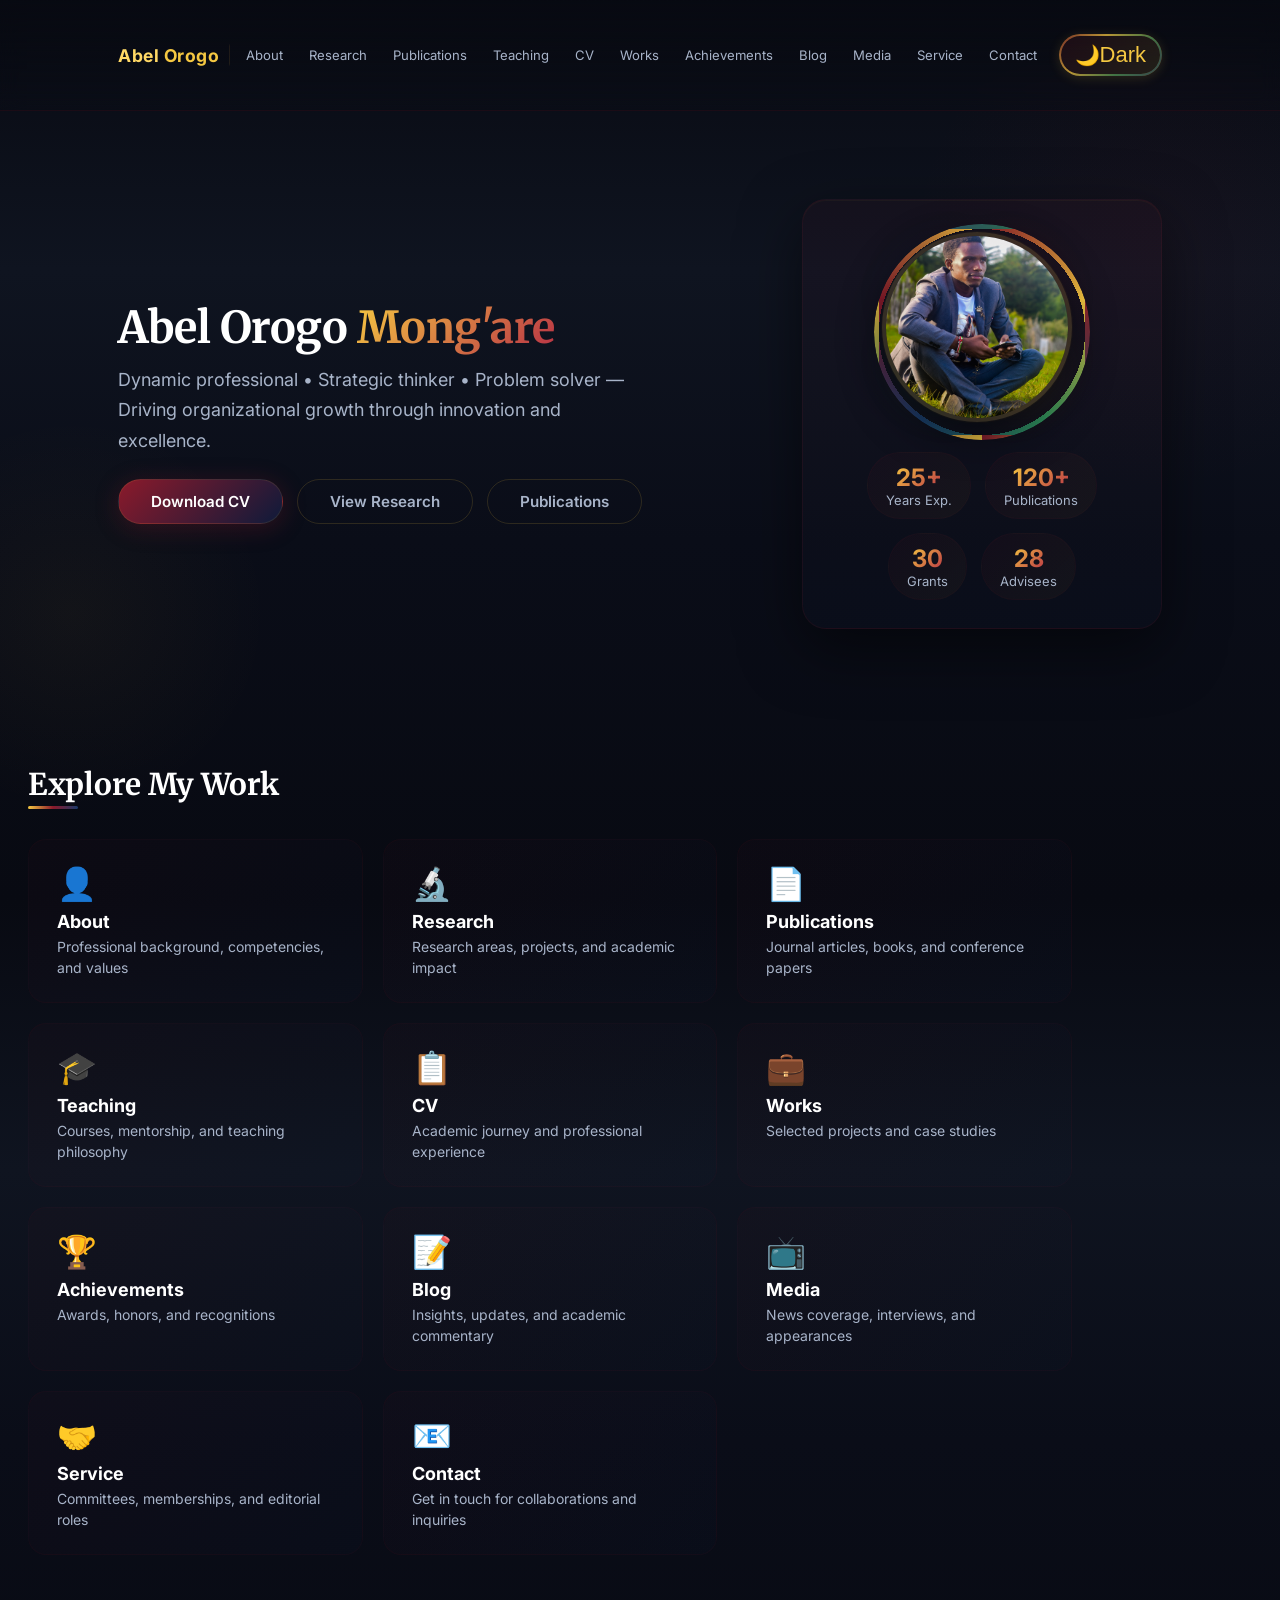
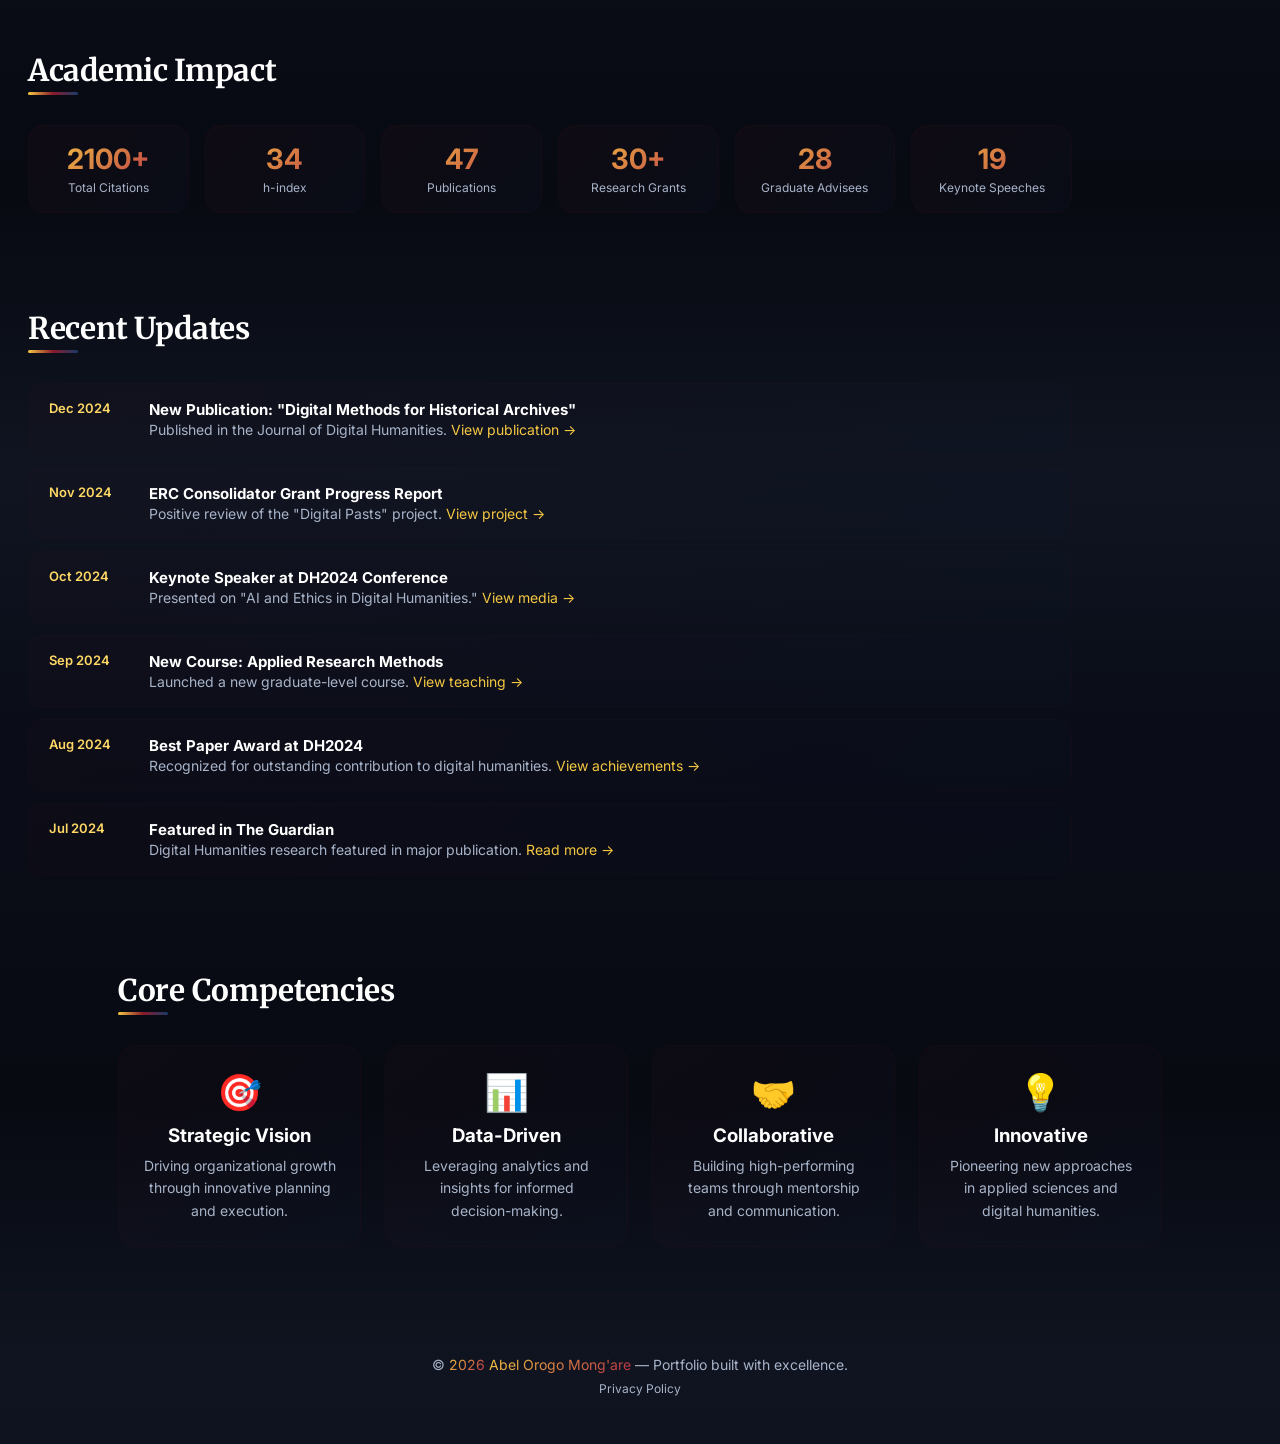
==== index.html @ d23de150 "Rename home.html to index.html for GitHub Pages" ====
﻿<!doctype html>
<html lang="en">
  <head>
    <meta charset="utf-8">
    <meta name="viewport" content="width=device-width, initial-scale=1.0">
    <title>Professor Portfolio — Home</title>
    <link rel="preconnect" href="https://fonts.googleapis.com">
    <link rel="preconnect" href="https://fonts.gstatic.com" crossorigin>
    <link href="https://fonts.googleapis.com/css2?family=Inter:wght@300;400;600;800&family=Merriweather:wght@300;700&display=swap" rel="stylesheet">
    <link rel="stylesheet" href="css/style.css">
  </head>
  <body>

    <!-- ===== HEADER ===== -->
    <header class="site-header">
      <div class="container header-inner">
        <a class="logo" href="home.html"><span>Abel</span> Orogo</a>
        <nav class="nav" id="main-nav">
          <a href="home.html" class="active">Home</a>
          <a href="about.html">About</a>
          <a href="research.html">Research</a>
          <a href="publications.html">Publications</a>
          <a href="teaching.html">Teaching</a>
          <a href="cv.html">CV</a>
          <a href="works.html">Works</a>
          <a href="achievements.html">Achievements</a>
          <a href="blog.html">Blog</a>
          <a href="media.html">Media</a>
          <a href="service.html">Service</a>
          <a href="contact.html">Contact</a>
        </nav>
        <div class="header-actions">
          <button id="theme-toggle" class="theme-toggle" aria-label="Toggle theme" title="Switch to Light Mode">
            <span class="theme-icon">🌙</span>
            <span class="toggle-label">Dark</span>
          </button>
          <button id="nav-toggle" aria-label="Toggle navigation">☰</button>
        </div>
      </div>
    </header>

    <main>

      <!-- ===== HERO with 3D PHOTO & GREEN CYCLING ===== -->
      <section class="hero" id="home">
        <div class="container hero-inner">
          <div class="hero-copy fade-up fade-up-d1">
            <h1 class="name">Abel Orogo <span class="highlight">Mong'are</span></h1>
            <p class="lead">Dynamic professional • Strategic thinker • Problem solver — Driving organizational growth through innovation and excellence.</p>
            <div class="hero-ctas">
              <a class="btn primary" href="cv.html">Download CV</a>
              <a class="btn ghost" href="research.html">View Research</a>
              <a class="btn ghost" href="publications.html">Publications</a>
            </div>
          </div>

          <!-- 3D PHOTO CARD with GREEN CYCLING ANIMATION - LARGER -->
          <div class="hero-card fade-up fade-up-d2" id="photo-card">
            <div class="portrait-wrapper">
              <div class="portrait-ring"></div>
              <div class="portrait-3d floating" id="portrait-3d">
                <img src="port.jpg" alt="Abel Orogo Mong'are" id="profile-img">
              </div>
            </div>
            <ul class="quick-stats">
              <li><strong>25+</strong><span>Years Exp.</span></li>
              <li><strong>120+</strong><span>Publications</span></li>
              <li><strong>30</strong><span>Grants</span></li>
              <li><strong>28</strong><span>Advisees</span></li>
            </ul>
          </div>
        </div>
      </section>

      <!-- ===== QUICK LINKS / NAVIGATION CARDS ===== -->
      <section class="container quick-links">
        <h2 class="section-title fade-up">Explore My Work</h2>
        <div class="quick-links-grid">
          <a href="about.html" class="quick-link-card fade-up fade-up-d1">
            <div class="ql-icon">👤</div>
            <h3>About</h3>
            <p>Professional background, competencies, and values</p>
            <span class="ql-arrow">→</span>
          </a>

          <a href="research.html" class="quick-link-card fade-up fade-up-d2">
            <div class="ql-icon">🔬</div>
            <h3>Research</h3>
            <p>Research areas, projects, and academic impact</p>
            <span class="ql-arrow">→</span>
          </a>

          <a href="publications.html" class="quick-link-card fade-up fade-up-d3">
            <div class="ql-icon">📄</div>
            <h3>Publications</h3>
            <p>Journal articles, books, and conference papers</p>
            <span class="ql-arrow">→</span>
          </a>

          <a href="teaching.html" class="quick-link-card fade-up fade-up-d4">
            <div class="ql-icon">🎓</div>
            <h3>Teaching</h3>
            <p>Courses, mentorship, and teaching philosophy</p>
            <span class="ql-arrow">→</span>
          </a>

          <a href="cv.html" class="quick-link-card fade-up fade-up-d5">
            <div class="ql-icon">📋</div>
            <h3>CV</h3>
            <p>Academic journey and professional experience</p>
            <span class="ql-arrow">→</span>
          </a>

          <a href="works.html" class="quick-link-card fade-up fade-up-d6">
            <div class="ql-icon">💼</div>
            <h3>Works</h3>
            <p>Selected projects and case studies</p>
            <span class="ql-arrow">→</span>
          </a>

          <a href="achievements.html" class="quick-link-card fade-up fade-up-d7">
            <div class="ql-icon">🏆</div>
            <h3>Achievements</h3>
            <p>Awards, honors, and recognitions</p>
            <span class="ql-arrow">→</span>
          </a>

          <a href="blog.html" class="quick-link-card fade-up fade-up-d8">
            <div class="ql-icon">📝</div>
            <h3>Blog</h3>
            <p>Insights, updates, and academic commentary</p>
            <span class="ql-arrow">→</span>
          </a>

          <a href="media.html" class="quick-link-card fade-up fade-up-d9">
            <div class="ql-icon">📺</div>
            <h3>Media</h3>
            <p>News coverage, interviews, and appearances</p>
            <span class="ql-arrow">→</span>
          </a>

          <a href="service.html" class="quick-link-card fade-up fade-up-d10">
            <div class="ql-icon">🤝</div>
            <h3>Service</h3>
            <p>Committees, memberships, and editorial roles</p>
            <span class="ql-arrow">→</span>
          </a>

          <a href="contact.html" class="quick-link-card fade-up fade-up-d11">
            <div class="ql-icon">📧</div>
            <h3>Contact</h3>
            <p>Get in touch for collaborations and inquiries</p>
            <span class="ql-arrow">→</span>
          </a>
        </div>
      </section>

      <!-- ===== STATS / IMPACT SECTION ===== -->
      <section class="container impact-section">
        <h2 class="section-title fade-up">Academic Impact</h2>
        <div class="impact-grid-home">
          <div class="impact-item-home fade-up fade-up-d1">
            <span class="impact-number-home">2100+</span>
            <span class="impact-label-home">Total Citations</span>
          </div>
          <div class="impact-item-home fade-up fade-up-d2">
            <span class="impact-number-home">34</span>
            <span class="impact-label-home">h-index</span>
          </div>
          <div class="impact-item-home fade-up fade-up-d3">
            <span class="impact-number-home">47</span>
            <span class="impact-label-home">Publications</span>
          </div>
          <div class="impact-item-home fade-up fade-up-d4">
            <span class="impact-number-home">30+</span>
            <span class="impact-label-home">Research Grants</span>
          </div>
          <div class="impact-item-home fade-up fade-up-d5">
            <span class="impact-number-home">28</span>
            <span class="impact-label-home">Graduate Advisees</span>
          </div>
          <div class="impact-item-home fade-up fade-up-d6">
            <span class="impact-number-home">19</span>
            <span class="impact-label-home">Keynote Speeches</span>
          </div>
        </div>
      </section>

      <!-- ===== RECENT UPDATES / NEWS ===== -->
      <section class="container updates">
        <h2 class="section-title fade-up">Recent Updates</h2>
        <div class="updates-list">
          <div class="update-item fade-up fade-up-d1">
            <span class="update-date">Dec 2024</span>
            <div class="update-content">
              <h4>New Publication: "Digital Methods for Historical Archives"</h4>
              <p>Published in the Journal of Digital Humanities. <a href="publications.html">View publication →</a></p>
            </div>
          </div>
          <div class="update-item fade-up fade-up-d2">
            <span class="update-date">Nov 2024</span>
            <div class="update-content">
              <h4>ERC Consolidator Grant Progress Report</h4>
              <p>Positive review of the "Digital Pasts" project. <a href="research.html">View project →</a></p>
            </div>
          </div>
          <div class="update-item fade-up fade-up-d3">
            <span class="update-date">Oct 2024</span>
            <div class="update-content">
              <h4>Keynote Speaker at DH2024 Conference</h4>
              <p>Presented on "AI and Ethics in Digital Humanities." <a href="media.html">View media →</a></p>
            </div>
          </div>
          <div class="update-item fade-up fade-up-d4">
            <span class="update-date">Sep 2024</span>
            <div class="update-content">
              <h4>New Course: Applied Research Methods</h4>
              <p>Launched a new graduate-level course. <a href="teaching.html">View teaching →</a></p>
            </div>
          </div>
          <div class="update-item fade-up fade-up-d5">
            <span class="update-date">Aug 2024</span>
            <div class="update-content">
              <h4>Best Paper Award at DH2024</h4>
              <p>Recognized for outstanding contribution to digital humanities. <a href="achievements.html">View achievements →</a></p>
            </div>
          </div>
          <div class="update-item fade-up fade-up-d6">
            <span class="update-date">Jul 2024</span>
            <div class="update-content">
              <h4>Featured in The Guardian</h4>
              <p>Digital Humanities research featured in major publication. <a href="media.html">Read more →</a></p>
            </div>
          </div>
        </div>
      </section>

      <!-- ===== QUICK PREVIEW / CORE COMPETENCIES ===== -->
      <section class="container preview">
        <h2 class="section-title fade-up">Core Competencies</h2>
        <div class="preview-grid">
          <div class="preview-card fade-up fade-up-d1">
            <div class="preview-icon">🎯</div>
            <h3>Strategic Vision</h3>
            <p>Driving organizational growth through innovative planning and execution.</p>
          </div>
          <div class="preview-card fade-up fade-up-d2">
            <div class="preview-icon">📊</div>
            <h3>Data-Driven</h3>
            <p>Leveraging analytics and insights for informed decision-making.</p>
          </div>
          <div class="preview-card fade-up fade-up-d3">
            <div class="preview-icon">🤝</div>
            <h3>Collaborative</h3>
            <p>Building high-performing teams through mentorship and communication.</p>
          </div>
          <div class="preview-card fade-up fade-up-d4">
            <div class="preview-icon">💡</div>
            <h3>Innovative</h3>
            <p>Pioneering new approaches in applied sciences and digital humanities.</p>
          </div>
        </div>
      </section>

    </main>

    <footer class="site-footer">
      <div class="container">
        <p>© <span id="year"></span> <span>Abel Orogo Mong'are</span> — Portfolio built with excellence.</p>
        <p style="margin-top: 8px; font-size: 12px;">
          <a href="privacy.html" style="color: var(--muted); text-decoration: none;">Privacy Policy</a>
        </p>
      </div>
    </footer>

    <script src="js/main.js"></script>
  </body>
</html>
---- css/style.css ----
/* ============================================================
   ROOT VARIABLES - Maroon, Yellow, Green, Blue Theme
   ============================================================ */
:root {
  --bg: #080a12;
  --bg-secondary: #0f1420;
  --card: rgba(120, 30, 50, 0.06);
  --muted: #a8b4c9;
  
  /* Maroon - Primary */
  --maroon: #8b1a2b;
  --maroon-light: #b83045;
  --maroon-dark: #5c0e1a;
  --maroon-glow: rgba(139, 26, 43, 0.25);
  
  /* Yellow/Gold - Accent */
  --yellow: #f5c842;
  --yellow-light: #ffd966;
  --yellow-dark: #d4a020;
  --yellow-glow: rgba(245, 200, 66, 0.3);
  
  /* Green - Secondary */
  --green: #2d8f5c;
  --green-light: #3db870;
  --green-dark: #1a5a3a;
  --green-glow: rgba(45, 143, 92, 0.25);
  
  /* Blue - Tertiary */
  --blue: #1a3a6a;
  --blue-light: #2a5090;
  --blue-dark: #0e1a3a;
  --blue-glow: rgba(26, 58, 106, 0.25);
  
  /* White */
  --white: #ffffff;
  
  --glass: rgba(139, 26, 43, 0.06);
  --glass-blue: rgba(26, 58, 106, 0.08);
  --glass-green: rgba(45, 143, 92, 0.06);
  --glass-yellow: rgba(245, 200, 66, 0.06);
  --maxw: 1100px;
}

/* ============================================================
   RESET & BASE
   ============================================================ */
* { box-sizing: border-box; margin: 0; padding: 0; }

html, body {
  height: 100%;
  font-family: 'Inter', system-ui, -apple-system, sans-serif;
  background: linear-gradient(180deg, #080a12 0%, #0f1420 30%, #0a0d18 60%, #080a12 100%);
  color: #e6ecf5;
  scroll-behavior: smooth;
}

.container {
  max-width: var(--maxw);
  margin: 0 auto;
  padding: 28px;
}

/* ============================================================
   SCROLLBAR
   ============================================================ */
::-webkit-scrollbar { width: 6px; }
::-webkit-scrollbar-track { background: #080a12; }
::-webkit-scrollbar-thumb { background: linear-gradient(180deg, var(--maroon), var(--blue)); border-radius: 3px; }
::-webkit-scrollbar-thumb:hover { background: linear-gradient(180deg, var(--maroon-light), var(--blue-light)); }

/* ============================================================
   HEADER & NAVIGATION
   ============================================================ */
.site-header {
  backdrop-filter: blur(10px);
  position: sticky;
  top: 0;
  background: linear-gradient(180deg, rgba(8, 10, 18, 0.9), transparent);
  z-index: 50;
  padding: 6px 0;
  border-bottom: 1px solid rgba(139, 26, 43, 0.15);
}

.header-inner {
  display: flex;
  align-items: center;
  justify-content: space-between;
  gap: 10px;
}

.logo {
  font-weight: 700;
  color: var(--yellow);
  text-decoration: none;
  font-size: 1.1rem;
  letter-spacing: 0.5px;
  white-space: nowrap;
  flex-shrink: 0;
}
.logo span { color: var(--yellow-light); }

.nav {
  display: flex;
  gap: 6px;
  overflow-x: auto;
  overflow-y: hidden;
  padding: 4px 2px;
  scrollbar-width: thin;
  scrollbar-color: rgba(139, 26, 43, 0.3) transparent;
  flex: 1;
  justify-content: flex-end;
  -webkit-overflow-scrolling: touch;
}
.nav::-webkit-scrollbar {
  height: 3px;
}
.nav::-webkit-scrollbar-track {
  background: transparent;
}
.nav::-webkit-scrollbar-thumb {
  background: linear-gradient(90deg, var(--maroon), var(--yellow));
  border-radius: 10px;
}

.nav a {
  color: var(--muted);
  text-decoration: none;
  padding: 6px 10px;
  border-radius: 6px;
  transition: all 0.3s;
  font-weight: 400;
  font-size: 0.82rem;
  position: relative;
  white-space: nowrap;
  flex-shrink: 0;
}
.nav a::after {
  content: '';
  position: absolute;
  bottom: 2px;
  left: 50%;
  width: 0;
  height: 2px;
  background: linear-gradient(90deg, var(--yellow), var(--maroon));
  transition: all 0.3s;
  transform: translateX(-50%);
}

.nav a:hover::after { width: 60%; }
.nav a:hover {
  color: #fff;
  background: linear-gradient(135deg, var(--glass), var(--glass-yellow));
}

.nav a.active {
  color: #fff;
  background: linear-gradient(135deg, rgba(139, 26, 43, 0.15), rgba(245, 200, 66, 0.10));
}
.nav a.active::after { width: 60%; }

#nav-toggle {
  display: none;
  background: transparent;
  border: 1px solid rgba(139, 26, 43, 0.2);
  color: var(--muted);
  font-size: 20px;
  cursor: pointer;
  padding: 4px 12px;
  border-radius: 6px;
  flex-shrink: 0;
}
/* ============================================================
   BUTTONS
   ============================================================ */
.btn {
  display: inline-block;
  padding: 12px 32px;
  border-radius: 40px;
  text-decoration: none;
  font-weight: 600;
  transition: all 0.3s;
  border: none;
  cursor: pointer;
  font-size: 0.95rem;
}

.btn.primary {
  background: linear-gradient(135deg, var(--maroon), var(--blue-dark));
  color: #fff;
  box-shadow: 0 4px 25px rgba(139, 26, 43, 0.3);
  border: 1px solid rgba(245, 200, 66, 0.1);
}
.btn.primary:hover {
  transform: translateY(-3px);
  box-shadow: 0 8px 35px rgba(139, 26, 43, 0.4);
  background: linear-gradient(135deg, var(--maroon-light), var(--blue));
}

.btn.ghost {
  border: 1px solid rgba(245, 200, 66, 0.15);
  color: var(--muted);
  background: transparent;
}
.btn.ghost:hover {
  background: linear-gradient(135deg, rgba(139, 26, 43, 0.1), rgba(245, 200, 66, 0.05));
  color: #fff;
  border-color: var(--yellow);
}

.btn.small {
  padding: 8px 20px;
  font-size: 0.85rem;
}

/* ============================================================
   HERO SECTION (Home)
   ============================================================ */
.hero {
  padding: 60px 0 40px;
  position: relative;
}

.hero::before {
  content: '';
  position: absolute;
  top: -20%;
  right: -10%;
  width: 500px;
  height: 500px;
  background: radial-gradient(circle, rgba(139, 26, 43, 0.06), transparent 70%);
  pointer-events: none;
}

.hero::after {
  content: '';
  position: absolute;
  bottom: -20%;
  left: -10%;
  width: 400px;
  height: 400px;
  background: radial-gradient(circle, rgba(245, 200, 66, 0.04), transparent 70%);
  pointer-events: none;
}

.hero-inner {
  display: flex;
  gap: 50px;
  align-items: center;
  position: relative;
  z-index: 1;
}

.hero-copy { flex: 1; }

.name {
  font-family: 'Merriweather', serif;
  font-size: 44px;
  margin: 0 0 12px;
  letter-spacing: -0.5px;
  color: #fff;
  line-height: 1.1;
}

.name .highlight {
  background: linear-gradient(135deg, var(--yellow), var(--maroon-light));
  -webkit-background-clip: text;
  -webkit-text-fill-color: transparent;
  background-clip: text;
}

.lead {
  color: var(--muted);
  margin: 0 0 22px;
  font-size: 18px;
  line-height: 1.7;
  max-width: 540px;
}

.hero-ctas {
  display: flex;
  gap: 14px;
  flex-wrap: wrap;
}

/* ============================================================
   3D PHOTO CARD with MULTI-COLOR CYCLING RING
   ============================================================ */
.hero-card {
  width: 360px;
  min-width: 300px;
  background: linear-gradient(180deg, rgba(139, 26, 43, 0.06), rgba(26, 58, 106, 0.04));
  border-radius: 24px;
  padding: 32px 24px 28px;
  display: flex;
  flex-direction: column;
  align-items: center;
  gap: 20px;
  box-shadow: 0 20px 60px rgba(0, 0, 0, 0.5), inset 0 1px 0 rgba(245, 200, 66, 0.04);
  border: 1px solid rgba(139, 26, 43, 0.12);
  transition: transform 0.15s ease;
  perspective: 800px;
  transform-style: preserve-3d;
  will-change: transform;
  position: relative;
}

/* Portrait Wrapper for Ring */
.portrait-wrapper {
  position: relative;
  width: 200px;
  height: 200px;
  flex-shrink: 0;
}

/* Multi-Color Cycling Ring Animation - Maroon, Yellow, Green, Blue */
.portrait-ring {
  position: absolute;
  inset: -8px;
  border-radius: 50%;
  border: 5px solid transparent;
  background: conic-gradient(
    from 0deg,
    var(--maroon) 0%,
    var(--yellow) 20%,
    var(--green) 40%,
    var(--blue) 60%,
    var(--maroon) 80%,
    var(--yellow) 100%
  );
  -webkit-mask: radial-gradient(farthest-side, transparent calc(100% - 5px), #000 calc(100% - 5px));
  mask: radial-gradient(farthest-side, transparent calc(100% - 5px), #000 calc(100% - 5px));
  animation: spinRing 4s linear infinite, pulseRing 3s ease-in-out infinite;
  z-index: 0;
}

/* Ring glow effect */
.portrait-ring::after {
  content: '';
  position: absolute;
  inset: -3px;
  border-radius: 50%;
  background: conic-gradient(
    from 0deg,
    var(--maroon-glow) 0%,
    var(--yellow-glow) 20%,
    var(--green-glow) 40%,
    var(--blue-glow) 60%,
    var(--maroon-glow) 80%,
    var(--yellow-glow) 100%
  );
  filter: blur(16px);
  opacity: 0.6;
  animation: spinRing 6s linear infinite reverse;
  z-index: 0;
}

@keyframes spinRing {
  0% { transform: rotate(0deg); }
  100% { transform: rotate(360deg); }
}

@keyframes pulseRing {
  0%, 100% { opacity: 0.6; transform: scale(1); }
  50% { opacity: 1; transform: scale(1.02); }
}

.portrait-3d {
  width: 190px;
  height: 190px;
  border-radius: 50%;
  position: relative;
  transform-style: preserve-3d;
  transition: transform 0.1s ease-out;
  will-change: transform;
  cursor: pointer;
  flex-shrink: 0;
  z-index: 1;
}

.portrait-3d img {
  width: 100%;
  height: 100%;
  object-fit: cover;
  border-radius: 50%;
  display: block;
  border: 4px solid rgba(245, 200, 66, 0.15);
  box-shadow: 0 12px 40px rgba(0, 0, 0, 0.5), 0 0 0 1px rgba(245, 200, 66, 0.04);
  transition: box-shadow 0.3s;
  transform: translateZ(20px);
  will-change: transform;
}

.portrait-3d::after {
  content: '';
  position: absolute;
  inset: -10px;
  border-radius: 50%;
  background: conic-gradient(from 0deg, transparent, var(--maroon), transparent, var(--yellow), transparent, var(--green), transparent, var(--blue), transparent);
  opacity: 0.08;
  filter: blur(16px);
  z-index: -1;
  transition: opacity 0.4s;
  transform: translateZ(-10px);
}
.portrait-3d:hover::after { opacity: 0.25; }

@keyframes float3d {
  0% { transform: translateY(0px) rotateX(0deg) rotateY(0deg); }
  50% { transform: translateY(-10px) rotateX(2deg) rotateY(3deg); }
  100% { transform: translateY(0px) rotateX(0deg) rotateY(0deg); }
}
.portrait-3d.floating { animation: float3d 6s ease-in-out infinite; }

/* Small portrait ring for other pages */
.portrait-wrapper-small {
  position: relative;
  width: 220px;
  height: 220px;
  flex-shrink: 0;
}

.portrait-ring-small {
  position: absolute;
  inset: -8px;
  border-radius: 50%;
  border: 5px solid transparent;
  background: conic-gradient(
    from 0deg,
    var(--maroon) 0%,
    var(--yellow) 20%,
    var(--green) 40%,
    var(--blue) 60%,
    var(--maroon) 80%,
    var(--yellow) 100%
  );
  -webkit-mask: radial-gradient(farthest-side, transparent calc(100% - 5px), #000 calc(100% - 5px));
  mask: radial-gradient(farthest-side, transparent calc(100% - 5px), #000 calc(100% - 5px));
  animation: spinRing 4s linear infinite, pulseRing 3s ease-in-out infinite;
  z-index: 0;
}

.portrait-ring-small::after {
  content: '';
  position: absolute;
  inset: -3px;
  border-radius: 50%;
  background: conic-gradient(
    from 0deg,
    var(--maroon-glow) 0%,
    var(--yellow-glow) 20%,
    var(--green-glow) 40%,
    var(--blue-glow) 60%,
    var(--maroon-glow) 80%,
    var(--yellow-glow) 100%
  );
  filter: blur(16px);
  opacity: 0.6;
  animation: spinRing 6s linear infinite reverse;
  z-index: 0;
}

/* Quick Stats */
.quick-stats {
  list-style: none;
  padding: 0;
  margin: 0;
  display: flex;
  gap: 14px;
  width: 100%;
  justify-content: center;
  flex-wrap: wrap;
}

.quick-stats li {
  display: flex;
  flex-direction: column;
  align-items: center;
  color: var(--muted);
  font-size: 13px;
  background: linear-gradient(135deg, rgba(139, 26, 43, 0.06), rgba(245, 200, 66, 0.04));
  padding: 10px 18px;
  border-radius: 40px;
  border: 1px solid rgba(139, 26, 43, 0.06);
  min-width: 70px;
}

.quick-stats li strong {
  background: linear-gradient(135deg, var(--yellow), var(--maroon-light));
  -webkit-background-clip: text;
  -webkit-text-fill-color: transparent;
  background-clip: text;
  font-size: 24px;
  font-weight: 700;
}

/* ============================================================
   PAGE HEADER (All Pages)
   ============================================================ */
.page-hero { padding: 40px 0 20px; }

.page-hero-inner {
  display: flex;
  align-items: center;
  gap: 40px;
  background: linear-gradient(135deg, rgba(139, 26, 43, 0.04), rgba(26, 58, 106, 0.04));
  padding: 40px;
  border-radius: 24px;
  border: 1px solid rgba(139, 26, 43, 0.06);
}

.page-hero-image { flex-shrink: 0; }

.page-profile-img {
  width: 210px;
  height: 210px;
  border-radius: 50%;
  object-fit: cover;
  border: 5px solid rgba(245, 200, 66, 0.15);
  box-shadow: 0 12px 40px rgba(0, 0, 0, 0.3);
  position: relative;
  z-index: 1;
}

.page-hero-content { flex: 1; }

.page-title {
  font-family: 'Merriweather', serif;
  font-size: 40px;
  color: #fff;
  margin-bottom: 8px;
}

.page-title .highlight {
  background: linear-gradient(135deg, var(--yellow), var(--maroon-light));
  -webkit-background-clip: text;
  -webkit-text-fill-color: transparent;
  background-clip: text;
}

.page-subtitle {
  color: var(--muted);
  font-size: 18px;
}

.section-title {
  font-family: 'Merriweather', serif;
  color: #fff;
  margin-bottom: 20px;
  font-size: 30px;
  letter-spacing: -0.3px;
  position: relative;
  display: inline-block;
}

.section-title::after {
  content: '';
  position: absolute;
  bottom: -6px;
  left: 0;
  width: 50px;
  height: 3px;
  background: linear-gradient(90deg, var(--yellow), var(--maroon), var(--blue));
  border-radius: 2px;
}

/* ============================================================
   CARDS & COMMON ELEMENTS
   ============================================================ */
.card {
  background: linear-gradient(135deg, rgba(139, 26, 43, 0.04), rgba(26, 58, 106, 0.04));
  padding: 24px 28px;
  border-radius: 18px;
  border: 1px solid rgba(139, 26, 43, 0.06);
  transition: transform 0.25s, box-shadow 0.25s;
  backdrop-filter: blur(4px);
}
.card:hover {
  transform: translateY(-4px);
  box-shadow: 0 12px 40px rgba(0, 0, 0, 0.25);
  border-color: rgba(245, 200, 66, 0.08);
}
.card h3 {
  color: var(--yellow);
  margin-bottom: 12px;
  font-size: 1.1rem;
}

/* ============================================================
   ABOUT PAGE
   ============================================================ */
.content-grid {
  display: grid;
  grid-template-columns: 2fr 1fr;
  gap: 40px;
  margin-top: 20px;
}

.content-main h2, .content-main h3 {
  color: #fff;
  margin: 20px 0 12px;
}
.content-main h2:first-child { margin-top: 0; }
.content-main p {
  color: var(--muted);
  line-height: 1.8;
  margin-bottom: 16px;
}

.research-list {
  list-style: none;
  padding: 0;
  display: grid;
  grid-template-columns: 1fr 1fr;
  gap: 10px;
}
.research-list li {
  background: linear-gradient(135deg, rgba(139, 26, 43, 0.06), rgba(26, 58, 106, 0.06));
  padding: 10px 16px;
  border-radius: 10px;
  color: var(--muted);
  border: 1px solid rgba(139, 26, 43, 0.04);
}

.info-card {
  background: linear-gradient(135deg, rgba(139, 26, 43, 0.04), rgba(26, 58, 106, 0.04));
  padding: 20px;
  border-radius: 16px;
  border: 1px solid rgba(139, 26, 43, 0.06);
  margin-bottom: 20px;
}
.info-card h3 { color: var(--yellow); margin-bottom: 12px; }
.info-card ul {
  list-style: none;
  padding: 0;
}
.info-card ul li {
  color: var(--muted);
  padding: 6px 0;
  border-bottom: 1px solid rgba(139, 26, 43, 0.04);
}
.info-card ul li:last-child { border-bottom: none; }
.info-card ul li strong { color: #fff; }

/* ============================================================
   CV PAGE
   ============================================================ */
.cv-full-grid {
  display: grid;
  grid-template-columns: 1fr 1fr;
  gap: 30px;
  margin-top: 20px;
}

.cv-section {
  background: linear-gradient(135deg, rgba(139, 26, 43, 0.03), rgba(26, 58, 106, 0.03));
  padding: 24px;
  border-radius: 18px;
  border: 1px solid rgba(139, 26, 43, 0.06);
}
.cv-section h2 {
  color: var(--yellow);
  margin-bottom: 20px;
  font-size: 22px;
}

.timeline-item {
  display: flex;
  gap: 16px;
  margin-bottom: 20px;
  padding-bottom: 20px;
  border-bottom: 1px solid rgba(139, 26, 43, 0.04);
}
.timeline-item:last-child {
  border-bottom: none;
  margin-bottom: 0;
  padding-bottom: 0;
}
.timeline-item .year {
  font-weight: 700;
  color: var(--yellow-light);
  min-width: 90px;
  font-size: 14px;
}
.timeline-content h4 { color: #fff; margin-bottom: 2px; }
.timeline-content p { color: var(--muted); font-size: 14px; }
.timeline-content .description {
  color: var(--muted);
  font-size: 13px;
  margin-top: 4px;
  opacity: 0.8;
}

/* Skills */
.skills-grid { display: grid; gap: 14px; }
.skill-item h4 {
  color: #fff;
  font-size: 14px;
  margin-bottom: 4px;
}
.skill-bar {
  background: rgba(139, 26, 43, 0.08);
  height: 8px;
  border-radius: 4px;
  overflow: hidden;
}
.skill-level {
  height: 100%;
  border-radius: 4px;
  background: linear-gradient(90deg, var(--maroon), var(--yellow));
  transition: width 1s ease;
}

/* ============================================================
   RESEARCH PAGE
   ============================================================ */
.research-areas-grid {
  display: grid;
  grid-template-columns: repeat(auto-fit, minmax(280px, 1fr));
  gap: 24px;
  margin-bottom: 40px;
}

.research-area {
  background: linear-gradient(135deg, rgba(139, 26, 43, 0.04), rgba(26, 58, 106, 0.04));
  padding: 24px;
  border-radius: 18px;
  border: 1px solid rgba(139, 26, 43, 0.06);
  transition: all 0.3s;
}
.research-area:hover {
  transform: translateY(-4px);
  box-shadow: 0 12px 30px rgba(0, 0, 0, 0.2);
  border-color: rgba(245, 200, 66, 0.1);
}
.area-icon { font-size: 36px; margin-bottom: 12px; }
.research-area h3 { color: #fff; margin-bottom: 8px; }
.research-area p {
  color: var(--muted);
  font-size: 14px;
  line-height: 1.6;
  margin-bottom: 12px;
}
.area-tags {
  display: flex;
  flex-wrap: wrap;
  gap: 6px;
}
.area-tags span {
  background: rgba(139, 26, 43, 0.08);
  padding: 4px 12px;
  border-radius: 20px;
  font-size: 12px;
  color: var(--muted);
  border: 1px solid rgba(139, 26, 43, 0.04);
}

.projects-list {
  display: flex;
  flex-direction: column;
  gap: 16px;
  margin-bottom: 40px;
}
.project-item {
  background: linear-gradient(135deg, rgba(139, 26, 43, 0.04), rgba(26, 58, 106, 0.04));
  padding: 20px 24px;
  border-radius: 16px;
  border: 1px solid rgba(139, 26, 43, 0.06);
}
.project-header {
  display: flex;
  justify-content: space-between;
  align-items: center;
  margin-bottom: 4px;
}
.project-header h3 { color: #fff; font-size: 18px; }
.project-status {
  padding: 4px 16px;
  border-radius: 20px;
  font-size: 12px;
  font-weight: 600;
}
.project-status.active {
  background: rgba(45, 143, 92, 0.15);
  color: var(--green-light);
  border: 1px solid rgba(45, 143, 92, 0.1);
}
.project-status {
  background: rgba(139, 26, 43, 0.15);
  color: var(--maroon-light);
  border: 1px solid rgba(139, 26, 43, 0.1);
}
.project-funding {
  color: var(--yellow);
  font-size: 13px;
  margin-bottom: 8px;
}
.project-item p {
  color: var(--muted);
  font-size: 14px;
  line-height: 1.6;
  margin-bottom: 8px;
}
.project-collaborators {
  color: var(--muted);
  font-size: 13px;
  opacity: 0.7;
}

.impact-grid {
  display: grid;
  grid-template-columns: repeat(4, 1fr);
  gap: 20px;
  margin-top: 16px;
}
.impact-item {
  background: linear-gradient(135deg, rgba(139, 26, 43, 0.06), rgba(26, 58, 106, 0.06));
  padding: 20px;
  border-radius: 16px;
  text-align: center;
  border: 1px solid rgba(139, 26, 43, 0.06);
}
.impact-number {
  display: block;
  font-size: 32px;
  font-weight: 700;
  background: linear-gradient(135deg, var(--yellow), var(--maroon-light));
  -webkit-background-clip: text;
  -webkit-text-fill-color: transparent;
  background-clip: text;
}
.impact-label { color: var(--muted); font-size: 14px; }

/* ============================================================
   PUBLICATIONS PAGE
   ============================================================ */
.publication-filters {
  display: flex;
  flex-wrap: wrap;
  gap: 10px;
  margin-bottom: 24px;
}

.filter-btn {
  padding: 8px 20px;
  border-radius: 40px;
  border: 1px solid rgba(139, 26, 43, 0.1);
  background: transparent;
  color: var(--muted);
  cursor: pointer;
  transition: all 0.3s;
  font-size: 14px;
}
.filter-btn:hover {
  border-color: var(--yellow);
  color: #fff;
}
.filter-btn.active {
  background: linear-gradient(135deg, var(--maroon), var(--blue-dark));
  color: #fff;
  border-color: transparent;
}

.publications-list {
  display: flex;
  flex-direction: column;
  gap: 16px;
}

.publication-item {
  background: linear-gradient(135deg, rgba(139, 26, 43, 0.03), rgba(26, 58, 106, 0.03));
  padding: 20px 24px;
  border-radius: 16px;
  border: 1px solid rgba(139, 26, 43, 0.06);
  transition: all 0.3s;
}
.publication-item:hover {
  transform: translateX(4px);
  border-color: rgba(245, 200, 66, 0.1);
}
.pub-type {
  font-size: 12px;
  font-weight: 600;
  color: var(--yellow);
  margin-bottom: 4px;
}
.publication-item h3 {
  color: #fff;
  font-size: 18px;
  margin-bottom: 4px;
}
.pub-authors { color: var(--muted); font-size: 14px; }
.pub-journal {
  color: var(--muted);
  font-size: 14px;
  font-style: italic;
}
.pub-year {
  color: var(--yellow-light);
  font-size: 13px;
  font-weight: 600;
  margin-top: 4px;
}
.pub-actions {
  display: flex;
  flex-wrap: wrap;
  gap: 12px;
  margin-top: 8px;
}
.pub-link {
  color: var(--yellow);
  text-decoration: none;
  font-size: 13px;
  transition: color 0.2s;
}
.pub-link:hover { color: var(--yellow-light); }
.pub-citations { color: var(--muted); font-size: 13px; }

/* ============================================================
   TEACHING PAGE
   ============================================================ */
.teaching-philosophy {
  background: linear-gradient(135deg, rgba(139, 26, 43, 0.04), rgba(26, 58, 106, 0.04));
  padding: 24px 28px;
  border-radius: 18px;
  border: 1px solid rgba(139, 26, 43, 0.06);
  margin-bottom: 40px;
}
.teaching-philosophy h2 { color: var(--yellow); margin-bottom: 12px; }
.teaching-philosophy p {
  color: var(--muted);
  line-height: 1.8;
  font-size: 16px;
}

.courses-grid {
  display: grid;
  grid-template-columns: repeat(auto-fit, minmax(300px, 1fr));
  gap: 20px;
  margin-bottom: 40px;
}

.course-card {
  background: linear-gradient(135deg, rgba(139, 26, 43, 0.04), rgba(26, 58, 106, 0.04));
  padding: 20px 24px;
  border-radius: 16px;
  border: 1px solid rgba(139, 26, 43, 0.06);
  transition: all 0.3s;
}
.course-card:hover {
  transform: translateY(-4px);
  box-shadow: 0 12px 30px rgba(0, 0, 0, 0.2);
}
.course-header {
  display: flex;
  justify-content: space-between;
  align-items: center;
  margin-bottom: 4px;
}
.course-header h3 { color: #fff; font-size: 17px; }
.course-level {
  padding: 2px 14px;
  border-radius: 20px;
  font-size: 11px;
  font-weight: 600;
  background: rgba(139, 26, 43, 0.12);
  color: var(--maroon-light);
  border: 1px solid rgba(139, 26, 43, 0.08);
}
.course-code {
  color: var(--yellow);
  font-size: 13px;
  margin-bottom: 8px;
}
.course-card p {
  color: var(--muted);
  font-size: 14px;
  line-height: 1.6;
}
.course-stats {
  display: flex;
  gap: 16px;
  margin-top: 10px;
  color: var(--muted);
  font-size: 13px;
}

.supervision-grid {
  display: grid;
  grid-template-columns: repeat(auto-fit, minmax(280px, 1fr));
  gap: 20px;
  margin-bottom: 40px;
}

.supervision-item {
  display: flex;
  gap: 16px;
  background: linear-gradient(135deg, rgba(139, 26, 43, 0.04), rgba(26, 58, 106, 0.04));
  padding: 20px 24px;
  border-radius: 16px;
  border: 1px solid rgba(139, 26, 43, 0.06);
}
.supervision-icon { font-size: 32px; flex-shrink: 0; }
.supervision-item h4 { color: #fff; margin-bottom: 4px; }
.supervision-item p {
  color: var(--muted);
  font-size: 14px;
  margin: 2px 0;
}
.supervision-item p strong { color: #fff; }

.testimonials-grid {
  display: grid;
  grid-template-columns: repeat(auto-fit, minmax(300px, 1fr));
  gap: 20px;
  margin-bottom: 40px;
}

.testimonial-item {
  background: linear-gradient(135deg, rgba(139, 26, 43, 0.04), rgba(26, 58, 106, 0.04));
  padding: 20px 24px;
  border-radius: 16px;
  border: 1px solid rgba(139, 26, 43, 0.06);
  position: relative;
}
.testimonial-item::before {
  content: '"';
  font-size: 40px;
  color: var(--yellow);
  opacity: 0.3;
  position: absolute;
  top: 8px;
  left: 12px;
  font-family: serif;
}
.testimonial-item p {
  color: var(--muted);
  font-size: 15px;
  line-height: 1.7;
  padding-left: 20px;
  font-style: italic;
}
.testimonial-author {
  margin-top: 12px;
  padding-left: 20px;
}
.testimonial-author strong { color: #fff; display: block; }
.testimonial-author span { color: var(--muted); font-size: 13px; }

/* ============================================================
   WORKS PAGE
   ============================================================ */
.works-grid {
  display: grid;
  grid-template-columns: repeat(auto-fit, minmax(320px, 1fr));
  gap: 30px;
  margin-top: 20px;
}

.work-card {
  background: linear-gradient(135deg, rgba(139, 26, 43, 0.03), rgba(26, 58, 106, 0.03));
  border-radius: 18px;
  overflow: hidden;
  border: 1px solid rgba(139, 26, 43, 0.06);
  transition: all 0.3s;
}
.work-card:hover {
  transform: translateY(-6px);
  box-shadow: 0 16px 40px rgba(0, 0, 0, 0.3);
  border-color: rgba(245, 200, 66, 0.1);
}
.work-image {
  height: 200px;
  overflow: hidden;
}
.work-image img {
  width: 100%;
  height: 100%;
  object-fit: cover;
  transition: transform 0.4s;
}
.work-card:hover .work-image img { transform: scale(1.05); }
.work-info { padding: 20px; }
.work-info h3 {
  color: #fff;
  margin-bottom: 4px;
  font-size: 18px;
}
.work-meta {
  color: var(--yellow-light);
  font-size: 13px;
  margin-bottom: 10px;
}
.work-info p {
  color: var(--muted);
  font-size: 14px;
  line-height: 1.6;
  margin-bottom: 14px;
}

/* ============================================================
   ACHIEVEMENTS PAGE
   ============================================================ */
.achievements-grid {
  display: grid;
  grid-template-columns: repeat(auto-fit, minmax(300px, 1fr));
  gap: 24px;
  margin-top: 20px;
}

.achievement-card {
  display: flex;
  gap: 16px;
  background: linear-gradient(135deg, rgba(139, 26, 43, 0.04), rgba(26, 58, 106, 0.04));
  padding: 20px;
  border-radius: 16px;
  border: 1px solid rgba(139, 26, 43, 0.06);
  transition: all 0.3s;
}
.achievement-card:hover {
  transform: translateY(-4px);
  box-shadow: 0 12px 30px rgba(0, 0, 0, 0.2);
  border-color: rgba(245, 200, 66, 0.1);
}
.achievement-icon { font-size: 36px; flex-shrink: 0; }
.achievement-content h3 {
  color: #fff;
  font-size: 17px;
  margin-bottom: 2px;
}
.achievement-year {
  color: var(--yellow-light);
  font-size: 13px;
  margin-bottom: 6px;
}
.achievement-content p {
  color: var(--muted);
  font-size: 14px;
  line-height: 1.6;
}

.achievement-stats {
  display: grid;
  grid-template-columns: repeat(4, 1fr);
  gap: 20px;
  margin-top: 40px;
}
.stat-box {
  background: linear-gradient(135deg, rgba(139, 26, 43, 0.06), rgba(26, 58, 106, 0.06));
  padding: 20px;
  border-radius: 16px;
  text-align: center;
  border: 1px solid rgba(139, 26, 43, 0.06);
}
.stat-number {
  display: block;
  font-size: 32px;
  font-weight: 700;
  background: linear-gradient(135deg, var(--yellow), var(--maroon-light));
  -webkit-background-clip: text;
  -webkit-text-fill-color: transparent;
  background-clip: text;
}
.stat-label { color: var(--muted); font-size: 14px; }

/* ============================================================
   CONTACT PAGE
   ============================================================ */
.contact-grid-full {
  display: grid;
  grid-template-columns: 1fr 1fr;
  gap: 40px;
  margin-top: 20px;
}

.contact-form-wrapper {
  background: linear-gradient(135deg, rgba(139, 26, 43, 0.04), rgba(26, 58, 106, 0.04));
  padding: 30px;
  border-radius: 18px;
  border: 1px solid rgba(139, 26, 43, 0.06);
}
.contact-form-wrapper h2 { color: #fff; margin-bottom: 20px; }

.contact-form label {
  display: block;
  margin-bottom: 16px;
  color: var(--muted);
  font-size: 14px;
  font-weight: 400;
}
.contact-form input,
.contact-form textarea {
  width: 100%;
  padding: 12px 16px;
  border-radius: 12px;
  border: 1px solid rgba(139, 26, 43, 0.1);
  background: rgba(139, 26, 43, 0.03);
  color: #e6ecf5;
  font-family: inherit;
  font-size: 14px;
  transition: border 0.25s, box-shadow 0.25s;
  margin-top: 4px;
}
.contact-form input:focus,
.contact-form textarea:focus {
  outline: none;
  border-color: var(--yellow);
  box-shadow: 0 0 0 3px rgba(245, 200, 66, 0.06);
}
.contact-form input::placeholder,
.contact-form textarea::placeholder {
  color: rgba(168, 180, 201, 0.3);
}

.contact-info-wrapper {
  display: flex;
  flex-direction: column;
  gap: 20px;
}

.contact-card {
  background: linear-gradient(135deg, rgba(139, 26, 43, 0.04), rgba(26, 58, 106, 0.04));
  padding: 24px;
  border-radius: 18px;
  border: 1px solid rgba(139, 26, 43, 0.06);
}
.contact-card h3 { color: var(--yellow); margin-bottom: 16px; }

.contact-item {
  display: flex;
  gap: 14px;
  padding: 12px 0;
  border-bottom: 1px solid rgba(139, 26, 43, 0.04);
}
.contact-item:last-child { border-bottom: none; }
.contact-icon { font-size: 24px; flex-shrink: 0; }
.contact-item h4 {
  color: #fff;
  font-size: 13px;
  font-weight: 400;
}
.contact-item a,
.contact-item p {
  color: var(--muted);
  text-decoration: none;
  transition: color 0.2s;
}
.contact-item a:hover { color: var(--yellow); }

.office-hours {
  list-style: none;
  padding: 0;
}
.office-hours li {
  display: flex;
  justify-content: space-between;
  color: var(--muted);
  padding: 8px 0;
  border-bottom: 1px solid rgba(139, 26, 43, 0.04);
}
.office-hours li:last-child { border-bottom: none; }
.appointment-note {
  color: var(--muted);
  font-size: 14px;
  margin-top: 12px;
  font-style: italic;
}

/* ============================================================
   BLOG PAGE
   ============================================================ */
.blog-grid {
  display: grid;
  grid-template-columns: 1fr;
  gap: 30px;
  margin-top: 20px;
}

.blog-post {
  display: grid;
  grid-template-columns: 300px 1fr;
  gap: 24px;
  background: linear-gradient(135deg, rgba(139, 26, 43, 0.03), rgba(26, 58, 106, 0.03));
  border-radius: 18px;
  overflow: hidden;
  border: 1px solid rgba(139, 26, 43, 0.06);
  transition: all 0.3s;
}
.blog-post:hover {
  transform: translateY(-4px);
  box-shadow: 0 12px 30px rgba(0, 0, 0, 0.2);
  border-color: rgba(245, 200, 66, 0.1);
}
.blog-image {
  height: 100%;
  min-height: 200px;
  overflow: hidden;
}
.blog-image img {
  width: 100%;
  height: 100%;
  object-fit: cover;
  transition: transform 0.4s;
}
.blog-post:hover .blog-image img { transform: scale(1.05); }
.blog-content { padding: 24px 24px 24px 0; }
.blog-date {
  font-size: 13px;
  color: var(--yellow);
  font-weight: 500;
}
.blog-content h2 {
  color: #fff;
  font-size: 20px;
  margin: 8px 0 12px;
}
.blog-content p {
  color: var(--muted);
  font-size: 14px;
  line-height: 1.7;
  margin-bottom: 12px;
}
.blog-tags {
  display: flex;
  flex-wrap: wrap;
  gap: 8px;
  margin-bottom: 12px;
}
.blog-tags span {
  background: rgba(139, 26, 43, 0.06);
  padding: 4px 14px;
  border-radius: 20px;
  font-size: 12px;
  color: var(--muted);
  border: 1px solid rgba(139, 26, 43, 0.04);
}
.read-more {
  color: var(--yellow);
  text-decoration: none;
  font-weight: 500;
  transition: color 0.2s;
}
.read-more:hover { color: var(--yellow-light); }

/* ============================================================
   MEDIA PAGE
   ============================================================ */
.media-grid {
  display: grid;
  gap: 16px;
  margin-top: 20px;
}

.media-item {
  display: flex;
  gap: 20px;
  background: linear-gradient(135deg, rgba(139, 26, 43, 0.03), rgba(26, 58, 106, 0.03));
  padding: 20px 24px;
  border-radius: 16px;
  border: 1px solid rgba(139, 26, 43, 0.06);
  transition: all 0.3s;
}
.media-item:hover {
  transform: translateX(4px);
  border-color: rgba(245, 200, 66, 0.1);
}
.media-icon { font-size: 32px; flex-shrink: 0; }
.media-content h3 {
  color: #fff;
  font-size: 17px;
  margin-bottom: 4px;
}
.media-source {
  color: var(--yellow);
  font-size: 13px;
  margin-bottom: 6px;
}
.media-content p {
  color: var(--muted);
  font-size: 14px;
  line-height: 1.6;
  margin-bottom: 8px;
}
.media-link {
  color: var(--yellow);
  text-decoration: none;
  font-weight: 500;
  font-size: 14px;
  transition: color 0.2s;
}
.media-link:hover { color: var(--yellow-light); }

/* ============================================================
   SERVICE PAGE
   ============================================================ */
.service-grid {
  display: grid;
  grid-template-columns: 1fr 1fr;
  gap: 24px;
  margin-top: 20px;
}

.service-section {
  background: linear-gradient(135deg, rgba(139, 26, 43, 0.03), rgba(26, 58, 106, 0.03));
  padding: 24px;
  border-radius: 18px;
  border: 1px solid rgba(139, 26, 43, 0.06);
  transition: all 0.3s;
}
.service-section:hover {
  transform: translateY(-4px);
  border-color: rgba(245, 200, 66, 0.1);
}
.service-section h2 {
  color: var(--yellow);
  font-size: 20px;
  margin-bottom: 16px;
}
.service-list {
  list-style: none;
  padding: 0;
}
.service-list li {
  color: var(--muted);
  padding: 10px 0;
  border-bottom: 1px solid rgba(139, 26, 43, 0.04);
  line-height: 1.6;
}
.service-list li:last-child { border-bottom: none; }
.service-list li strong { color: #fff; }

/* ============================================================
   HOME PAGE - QUICK LINKS, IMPACT, UPDATES, PREVIEW
   ============================================================ */
.quick-links { margin: 40px 0 20px; }

.quick-links-grid {
  display: grid;
  grid-template-columns: repeat(auto-fit, minmax(260px, 1fr));
  gap: 20px;
  margin-top: 16px;
}

.quick-link-card {
  background: linear-gradient(135deg, rgba(139, 26, 43, 0.04), rgba(26, 58, 106, 0.04));
  padding: 24px 28px;
  border-radius: 18px;
  border: 1px solid rgba(139, 26, 43, 0.06);
  text-decoration: none;
  color: inherit;
  transition: all 0.3s;
  position: relative;
  display: block;
}
.quick-link-card:hover {
  transform: translateY(-6px);
  box-shadow: 0 16px 40px rgba(0, 0, 0, 0.25);
  border-color: rgba(245, 200, 66, 0.12);
}
.ql-icon { font-size: 32px; margin-bottom: 8px; }
.quick-link-card h3 {
  color: #fff;
  font-size: 18px;
  margin-bottom: 4px;
}
.quick-link-card p {
  color: var(--muted);
  font-size: 14px;
  line-height: 1.5;
  margin-bottom: 0;
}
.ql-arrow {
  position: absolute;
  top: 20px;
  right: 24px;
  font-size: 20px;
  color: var(--yellow);
  opacity: 0;
  transition: all 0.3s;
}
.quick-link-card:hover .ql-arrow {
  opacity: 1;
  transform: translateX(4px);
}

/* Impact Section (Home) */
.impact-section { margin: 40px 0; }

.impact-grid-home {
  display: grid;
  grid-template-columns: repeat(6, 1fr);
  gap: 16px;
  margin-top: 16px;
}

.impact-item-home {
  background: linear-gradient(135deg, rgba(139, 26, 43, 0.06), rgba(26, 58, 106, 0.06));
  padding: 16px;
  border-radius: 16px;
  text-align: center;
  border: 1px solid rgba(139, 26, 43, 0.06);
  transition: all 0.3s;
}
.impact-item-home:hover {
  transform: translateY(-4px);
  border-color: rgba(245, 200, 66, 0.12);
  box-shadow: 0 8px 24px rgba(0, 0, 0, 0.15);
}
.impact-number-home {
  display: block;
  font-size: 28px;
  font-weight: 700;
  background: linear-gradient(135deg, var(--yellow), var(--maroon-light));
  -webkit-background-clip: text;
  -webkit-text-fill-color: transparent;
  background-clip: text;
}
.impact-label-home { color: var(--muted); font-size: 12px; }

/* Updates Section */
.updates { margin: 40px 0; }

.updates-list {
  display: flex;
  flex-direction: column;
  gap: 12px;
  margin-top: 16px;
}

.update-item {
  display: flex;
  gap: 20px;
  background: linear-gradient(135deg, rgba(139, 26, 43, 0.03), rgba(26, 58, 106, 0.03));
  padding: 16px 20px;
  border-radius: 14px;
  border: 1px solid rgba(139, 26, 43, 0.04);
  transition: all 0.3s;
}
.update-item:hover {
  border-color: rgba(245, 200, 66, 0.1);
  background: linear-gradient(135deg, rgba(139, 26, 43, 0.06), rgba(26, 58, 106, 0.06));
}
.update-date {
  font-weight: 600;
  color: var(--yellow-light);
  font-size: 13px;
  min-width: 80px;
  flex-shrink: 0;
}
.update-content h4 {
  color: #fff;
  font-size: 15px;
  margin-bottom: 2px;
}
.update-content p {
  color: var(--muted);
  font-size: 14px;
}
.update-content a {
  color: var(--yellow);
  text-decoration: none;
  transition: color 0.2s;
}
.update-content a:hover { color: var(--yellow-light); }

/* Preview / Core Competencies */
.preview-grid {
  display: grid;
  grid-template-columns: repeat(auto-fit, minmax(220px, 1fr));
  gap: 24px;
  margin-top: 16px;
}

.preview-card {
  background: linear-gradient(135deg, rgba(139, 26, 43, 0.04), rgba(26, 58, 106, 0.04));
  padding: 24px;
  border-radius: 18px;
  text-align: center;
  border: 1px solid rgba(139, 26, 43, 0.06);
  transition: all 0.3s;
}
.preview-card:hover {
  transform: translateY(-6px);
  box-shadow: 0 12px 40px rgba(0, 0, 0, 0.2);
  border-color: rgba(245, 200, 66, 0.12);
}
.preview-icon { font-size: 36px; margin-bottom: 10px; }
.preview-card h3 { color: #fff; margin-bottom: 8px; }
.preview-card p {
  color: var(--muted);
  font-size: 14px;
  line-height: 1.6;
}

/* ============================================================
   FOOTER
   ============================================================ */
.site-footer {
  padding: 32px 0 20px;
  color: var(--muted);
  text-align: center;
  border-top: 1px solid rgba(139, 26, 43, 0.06);
  margin-top: 20px;
  font-size: 14px;
}
.site-footer span {
  background: linear-gradient(135deg, var(--yellow), var(--maroon-light));
  -webkit-background-clip: text;
  -webkit-text-fill-color: transparent;
  background-clip: text;
}

/* ============================================================
   ANIMATIONS
   ============================================================ */
.fade-up {
  opacity: 0;
  transform: translateY(24px);
  animation: fadeUp 0.8s cubic-bezier(0.15, 0.9, 0.25, 1) forwards;
}
.fade-up-d1 { animation-delay: 0.08s; }
.fade-up-d2 { animation-delay: 0.16s; }
.fade-up-d3 { animation-delay: 0.28s; }
.fade-up-d4 { animation-delay: 0.38s; }
.fade-up-d5 { animation-delay: 0.50s; }
.fade-up-d6 { animation-delay: 0.62s; }
.fade-up-d7 { animation-delay: 0.74s; }
.fade-up-d8 { animation-delay: 0.86s; }
.fade-up-d9 { animation-delay: 0.98s; }
.fade-up-d10 { animation-delay: 1.10s; }
.fade-up-d11 { animation-delay: 1.22s; }

@keyframes fadeUp {
  to { opacity: 1; transform: translateY(0); }
}

.reveal {
  opacity: 0;
  transform: translateY(24px);
  transition: opacity 0.7s ease, transform 0.7s ease;
}
.reveal.visible {
  opacity: 1;
  transform: translateY(0);
}

/* ============================================================
   RESPONSIVE BREAKPOINTS
   ============================================================ */

/* Tablet & Small Laptops */
@media (max-width: 1024px) {
  .content-grid,
  .cv-full-grid {
    grid-template-columns: 1fr;
  }
  .contact-grid-full {
    grid-template-columns: 1fr;
  }
  .achievement-stats {
    grid-template-columns: 1fr 1fr;
  }
  .impact-grid-home {
    grid-template-columns: repeat(3, 1fr);
  }
  .service-grid {
    grid-template-columns: 1fr;
  }
}

/* Mobile */
@media (max-width: 900px) {
  .hero-inner {
    flex-direction: column-reverse;
    align-items: center;
    text-align: center;
  }
  .hero-copy { text-align: center; }
  .lead { max-width: 100%; }
  .hero-ctas { justify-content: center; }
  
  #nav-toggle { display: block; }
  .nav {
    display: none;
    flex-direction: column;
    gap: 6px;
    background: rgba(8, 10, 18, 0.95);
    padding: 16px;
    border-radius: 14px;
    position: absolute;
    top: 60px;
    right: 20px;
    width: 200px;
    border: 1px solid rgba(139, 26, 43, 0.1);
    backdrop-filter: blur(10px);
  }
  .nav.open { display: flex; }
  .nav a::after { display: none; }
  
  .hero-card {
    width: 100%;
    max-width: 380px;
    padding: 28px 20px 24px;
  }
  .portrait-wrapper { width: 170px; height: 170px; }
  .portrait-3d { width: 160px; height: 160px; }
  .portrait-wrapper-small { width: 180px; height: 180px; }
  .page-profile-img { width: 170px; height: 170px; }
  
  .page-hero-inner {
    flex-direction: column;
    text-align: center;
    padding: 24px;
  }
  .research-list { grid-template-columns: 1fr; }
  .works-grid { grid-template-columns: 1fr; }
  .achievements-grid { grid-template-columns: 1fr; }
  .blog-post {
    grid-template-columns: 1fr;
  }
  .blog-image { min-height: 180px; }
  .blog-content { padding: 20px; }
  
  .quick-links-grid {
    grid-template-columns: 1fr 1fr;
  }
  .impact-grid-home {
    grid-template-columns: repeat(2, 1fr);
  }
  .update-item {
    flex-direction: column;
    gap: 4px;
  }
}

/* Small Mobile */
@media (max-width: 480px) {
  .container { padding: 16px; }
  .name { font-size: 32px; }
  .hero { padding: 30px 0; }
  .hero-card { padding: 24px 16px 20px; }
  .portrait-wrapper { width: 140px; height: 140px; }
  .portrait-3d { width: 130px; height: 130px; }
  .portrait-wrapper-small { width: 150px; height: 150px; }
  .page-profile-img { width: 140px; height: 140px; }
  .quick-stats li { padding: 6px 14px; font-size: 11px; min-width: 60px; }
  .quick-stats li strong { font-size: 18px; }
  .page-title { font-size: 28px; }
  .achievement-stats { grid-template-columns: 1fr 1fr; }
  .impact-grid-home { grid-template-columns: 1fr 1fr; }
  .impact-number-home { font-size: 22px; }
  .quick-link-card { padding: 18px 20px; }
  .update-item { padding: 12px 16px; }
  .quick-links-grid { grid-template-columns: 1fr; }
  .courses-grid { grid-template-columns: 1fr; }
  .supervision-grid { grid-template-columns: 1fr; }
  .testimonials-grid { grid-template-columns: 1fr; }
  .research-areas-grid { grid-template-columns: 1fr; }
  .media-item { flex-direction: column; gap: 10px; }
  .blog-content h2 { font-size: 17px; }
  .publication-filters { justify-content: center; }
  .filter-btn { padding: 6px 14px; font-size: 12px; }
  .publication-item { padding: 16px; }
  .publication-item h3 { font-size: 16px; }
}
/* ============================================================
   THEME TOGGLE BUTTON
   ============================================================ */
.header-actions {
  display: flex;
  align-items: center;
  gap: 10px;
  flex-shrink: 0;
}

.theme-toggle {
  background: linear-gradient(135deg, rgba(139, 26, 43, 0.15), rgba(245, 200, 66, 0.10));
  border: 2px solid rgba(245, 200, 66, 0.3);
  color: var(--yellow);
  font-size: 22px;
  cursor: pointer;
  padding: 6px 14px;
  border-radius: 30px;
  transition: all 0.3s;
  display: flex;
  align-items: center;
  justify-content: center;
  min-width: 48px;
  min-height: 42px;
  box-shadow: 0 2px 12px rgba(245, 200, 66, 0.15);
  position: relative;
}
.theme-toggle::before {
  content: '';
  position: absolute;
  inset: -2px;
  border-radius: 32px;
  padding: 2px;
  background: linear-gradient(135deg, var(--maroon), var(--yellow), var(--green), var(--blue));
  -webkit-mask: linear-gradient(#fff 0 0) content-box, linear-gradient(#fff 0 0);
  -webkit-mask-composite: xor;
  mask-composite: exclude;
  opacity: 0.6;
  transition: opacity 0.3s;
}
.theme-toggle:hover::before {
  opacity: 1;
}
.theme-toggle:active {
  transform: scale(0.95);
}
.theme-toggle:hover {
  background: linear-gradient(135deg, rgba(139, 26, 43, 0.25), rgba(245, 200, 66, 0.20));
  border-color: var(--yellow);
  color: #fff;
  transform: scale(1.05);
  box-shadow: 0 4px 20px rgba(245, 200, 66, 0.25);
}

.theme-icon {
  transition: transform 0.4s ease;
  display: inline-block;
  font-size: 20px;
  line-height: 1;
}
.theme-toggle:hover .theme-icon {
  transform: rotate(30deg) scale(1.1);
}

/* ============================================================
   LIGHT THEME
   ============================================================ */
body.light-theme {
  background: #f5f0eb;
  color: #1a1a2e;
}

body.light-theme .site-header {
  background: linear-gradient(180deg, rgba(255, 255, 255, 0.95), rgba(255, 255, 255, 0.9));
  border-bottom: 1px solid rgba(139, 26, 43, 0.1);
}

body.light-theme .logo {
  color: var(--maroon);
}
body.light-theme .logo span {
  color: var(--maroon-light);
}

body.light-theme .nav a {
  color: #4a4a6a;
}
body.light-theme .nav a:hover {
  color: var(--maroon);
  background: rgba(139, 26, 43, 0.06);
}
body.light-theme .nav a.active {
  color: var(--maroon);
  background: rgba(139, 26, 43, 0.08);
}
body.light-theme .nav a::after {
  background: linear-gradient(90deg, var(--maroon), var(--yellow));
}

body.light-theme .hero::before,
body.light-theme .hero::after {
  opacity: 0.3;
}

body.light-theme .name {
  color: #1a1a2e;
}
body.light-theme .name .highlight {
  background: linear-gradient(135deg, var(--maroon), var(--maroon-light));
  -webkit-background-clip: text;
  -webkit-text-fill-color: transparent;
  background-clip: text;
}

body.light-theme .lead {
  color: #4a4a6a;
}

body.light-theme .hero-card {
  background: linear-gradient(180deg, rgba(139, 26, 43, 0.04), rgba(245, 200, 66, 0.04));
  border-color: rgba(139, 26, 43, 0.1);
  box-shadow: 0 20px 60px rgba(0, 0, 0, 0.08);
}

body.light-theme .quick-stats li {
  background: linear-gradient(135deg, rgba(139, 26, 43, 0.04), rgba(245, 200, 66, 0.04));
  border-color: rgba(139, 26, 43, 0.06);
  color: #4a4a6a;
}
body.light-theme .quick-stats li strong {
  background: linear-gradient(135deg, var(--maroon), var(--maroon-light));
  -webkit-background-clip: text;
  -webkit-text-fill-color: transparent;
  background-clip: text;
}

body.light-theme .section-title {
  color: #1a1a2e;
}
body.light-theme .section-title::after {
  background: linear-gradient(90deg, var(--maroon), var(--yellow));
}

body.light-theme .card,
body.light-theme .preview-card,
body.light-theme .quick-link-card,
body.light-theme .research-area,
body.light-theme .project-item,
body.light-theme .publication-item,
body.light-theme .course-card,
body.light-theme .achievement-card,
body.light-theme .work-card,
body.light-theme .blog-post,
body.light-theme .media-item,
body.light-theme .service-section,
body.light-theme .contact-form-wrapper,
body.light-theme .contact-card,
body.light-theme .info-card,
body.light-theme .cv-section,
body.light-theme .impact-item,
body.light-theme .impact-item-home,
body.light-theme .stat-box,
body.light-theme .teaching-philosophy,
body.light-theme .supervision-item,
body.light-theme .testimonial-item,
body.light-theme .update-item {
  background: rgba(255, 255, 255, 0.7);
  border-color: rgba(139, 26, 43, 0.08);
  backdrop-filter: blur(4px);
}

body.light-theme .card:hover,
body.light-theme .preview-card:hover,
body.light-theme .quick-link-card:hover,
body.light-theme .research-area:hover,
body.light-theme .work-card:hover,
body.light-theme .blog-post:hover {
  background: rgba(255, 255, 255, 0.9);
  border-color: rgba(139, 26, 43, 0.15);
  box-shadow: 0 12px 40px rgba(0, 0, 0, 0.06);
}

body.light-theme .card h3,
body.light-theme .info-card h3,
body.light-theme .cv-section h2,
body.light-theme .service-section h2,
body.light-theme .contact-card h3,
body.light-theme .teaching-philosophy h2 {
  color: var(--maroon);
}

body.light-theme .page-hero-inner {
  background: rgba(255, 255, 255, 0.6);
  border-color: rgba(139, 26, 43, 0.06);
}

body.light-theme .page-title {
  color: #1a1a2e;
}
body.light-theme .page-title .highlight {
  background: linear-gradient(135deg, var(--maroon), var(--maroon-light));
  -webkit-background-clip: text;
  -webkit-text-fill-color: transparent;
  background-clip: text;
}

body.light-theme .page-subtitle {
  color: #4a4a6a;
}

body.light-theme .research-list li,
body.light-theme .area-tags span,
body.light-theme .blog-tags span {
  background: rgba(139, 26, 43, 0.04);
  color: #4a4a6a;
  border-color: rgba(139, 26, 43, 0.04);
}

body.light-theme .contact-form input,
body.light-theme .contact-form textarea {
  background: rgba(255, 255, 255, 0.8);
  border-color: rgba(139, 26, 43, 0.1);
  color: #1a1a2e;
}
body.light-theme .contact-form input:focus,
body.light-theme .contact-form textarea:focus {
  border-color: var(--maroon);
  box-shadow: 0 0 0 3px rgba(139, 26, 43, 0.06);
}

body.light-theme .contact-form label {
  color: #4a4a6a;
}

body.light-theme .contact-item a,
body.light-theme .contact-item p {
  color: #4a4a6a;
}
body.light-theme .contact-item a:hover {
  color: var(--maroon);
}

body.light-theme .office-hours li {
  color: #4a4a6a;
  border-color: rgba(139, 26, 43, 0.04);
}

body.light-theme .timeline-item .year {
  color: var(--maroon);
}
body.light-theme .timeline-content h4 {
  color: #1a1a2e;
}
body.light-theme .timeline-content p {
  color: #4a4a6a;
}

body.light-theme .skill-item h4 {
  color: #1a1a2e;
}
body.light-theme .skill-bar {
  background: rgba(139, 26, 43, 0.08);
}
body.light-theme .skill-level {
  background: linear-gradient(90deg, var(--maroon), var(--yellow));
}

body.light-theme .filter-btn {
  color: #4a4a6a;
  border-color: rgba(139, 26, 43, 0.1);
}
body.light-theme .filter-btn:hover {
  border-color: var(--maroon);
  color: var(--maroon);
}
body.light-theme .filter-btn.active {
  background: linear-gradient(135deg, var(--maroon), var(--maroon-dark));
  color: #fff;
}

body.light-theme .pub-type {
  color: var(--maroon);
}
body.light-theme .publication-item h3 {
  color: #1a1a2e;
}
body.light-theme .pub-year {
  color: var(--maroon-light);
}
body.light-theme .pub-link {
  color: var(--maroon);
}
body.light-theme .pub-link:hover {
  color: var(--maroon-dark);
}

body.light-theme .project-status {
  color: var(--maroon-light);
  background: rgba(139, 26, 43, 0.06);
}
body.light-theme .project-status.active {
  color: var(--green);
  background: rgba(45, 143, 92, 0.06);
}

body.light-theme .project-funding {
  color: var(--maroon);
}

body.light-theme .work-meta {
  color: var(--maroon-light);
}

body.light-theme .achievement-year {
  color: var(--maroon-light);
}

body.light-theme .stat-number {
  background: linear-gradient(135deg, var(--maroon), var(--maroon-light));
  -webkit-background-clip: text;
  -webkit-text-fill-color: transparent;
  background-clip: text;
}

body.light-theme .media-source {
  color: var(--maroon);
}
body.light-theme .media-link {
  color: var(--maroon);
}
body.light-theme .media-link:hover {
  color: var(--maroon-dark);
}

body.light-theme .read-more {
  color: var(--maroon);
}
body.light-theme .read-more:hover {
  color: var(--maroon-dark);
}

body.light-theme .blog-date {
  color: var(--maroon);
}

body.light-theme .update-date {
  color: var(--maroon);
}
body.light-theme .update-content a {
  color: var(--maroon);
}
body.light-theme .update-content a:hover {
  color: var(--maroon-dark);
}

body.light-theme .ql-arrow {
  color: var(--maroon);
}

body.light-theme .quick-link-card:hover {
  border-color: rgba(139, 26, 43, 0.15);
}

body.light-theme .site-footer {
  border-top-color: rgba(139, 26, 43, 0.06);
  color: #4a4a6a;
}
body.light-theme .site-footer span {
  background: linear-gradient(135deg, var(--maroon), var(--maroon-light));
  -webkit-background-clip: text;
  -webkit-text-fill-color: transparent;
  background-clip: text;
}

body.light-theme .theme-toggle {
  background: linear-gradient(135deg, rgba(139, 26, 43, 0.08), rgba(245, 200, 66, 0.15));
  border-color: rgba(139, 26, 43, 0.3);
  color: var(--maroon);
  box-shadow: 0 2px 12px rgba(139, 26, 43, 0.10);
}


body.light-theme .theme-toggle:hover {
  background: linear-gradient(135deg, rgba(139, 26, 43, 0.15), rgba(245, 200, 66, 0.20));
  border-color: var(--maroon);
  color: var(--maroon-dark);
  box-shadow: 0 4px 20px rgba(139, 26, 43, 0.15);
}

body.light-theme .testimonial-item::before {
  color: var(--maroon);
}

body.light-theme .course-level {
  background: rgba(139, 26, 43, 0.06);
  color: var(--maroon);
  border-color: rgba(139, 26, 43, 0.08);
}
body.light-theme .course-code {
  color: var(--maroon);
}

body.light-theme .service-list li {
  color: #4a4a6a;
  border-color: rgba(139, 26, 43, 0.04);
}
body.light-theme .service-list li strong {
  color: #1a1a2e;
}

body.light-theme .info-card ul li {
  color: #4a4a6a;
  border-color: rgba(139, 26, 43, 0.04);
}
body.light-theme .info-card ul li strong {
  color: #1a1a2e;
}

body.light-theme .content-main h2,
body.light-theme .content-main h3 {
  color: #1a1a2e;
}
body.light-theme .content-main p {
  color: #4a4a6a;
}

body.light-theme .btn.primary {
  background: linear-gradient(135deg, var(--maroon), var(--maroon-dark));
  box-shadow: 0 4px 25px rgba(139, 26, 43, 0.15);
}
body.light-theme .btn.primary:hover {
  box-shadow: 0 8px 35px rgba(139, 26, 43, 0.25);
}

body.light-theme .btn.ghost {
  border-color: rgba(139, 26, 43, 0.15);
  color: #4a4a6a;
}
body.light-theme .btn.ghost:hover {
  background: rgba(139, 26, 43, 0.06);
  color: var(--maroon);
  border-color: var(--maroon);
}

/* Scrollbar in light theme */
body.light-theme ::-webkit-scrollbar-track {
  background: #f0ebe6;
}
body.light-theme ::-webkit-scrollbar-thumb {
  background: linear-gradient(180deg, var(--maroon), var(--maroon-light));
}

/* ============================================================
   RESPONSIVE - THEME TOGGLE
   ============================================================ */
@media (max-width: 900px) {
  .header-actions {
    gap: 6px;
  }
  .theme-toggle {
    font-size: 18px;
    padding: 3px 8px;
    min-width: 34px;
    min-height: 34px;
  }
}

@media (max-width: 480px) {
  .theme-toggle {
    font-size: 16px;
    padding: 2px 6px;
    min-width: 30px;
    min-height: 30px;
  }
}
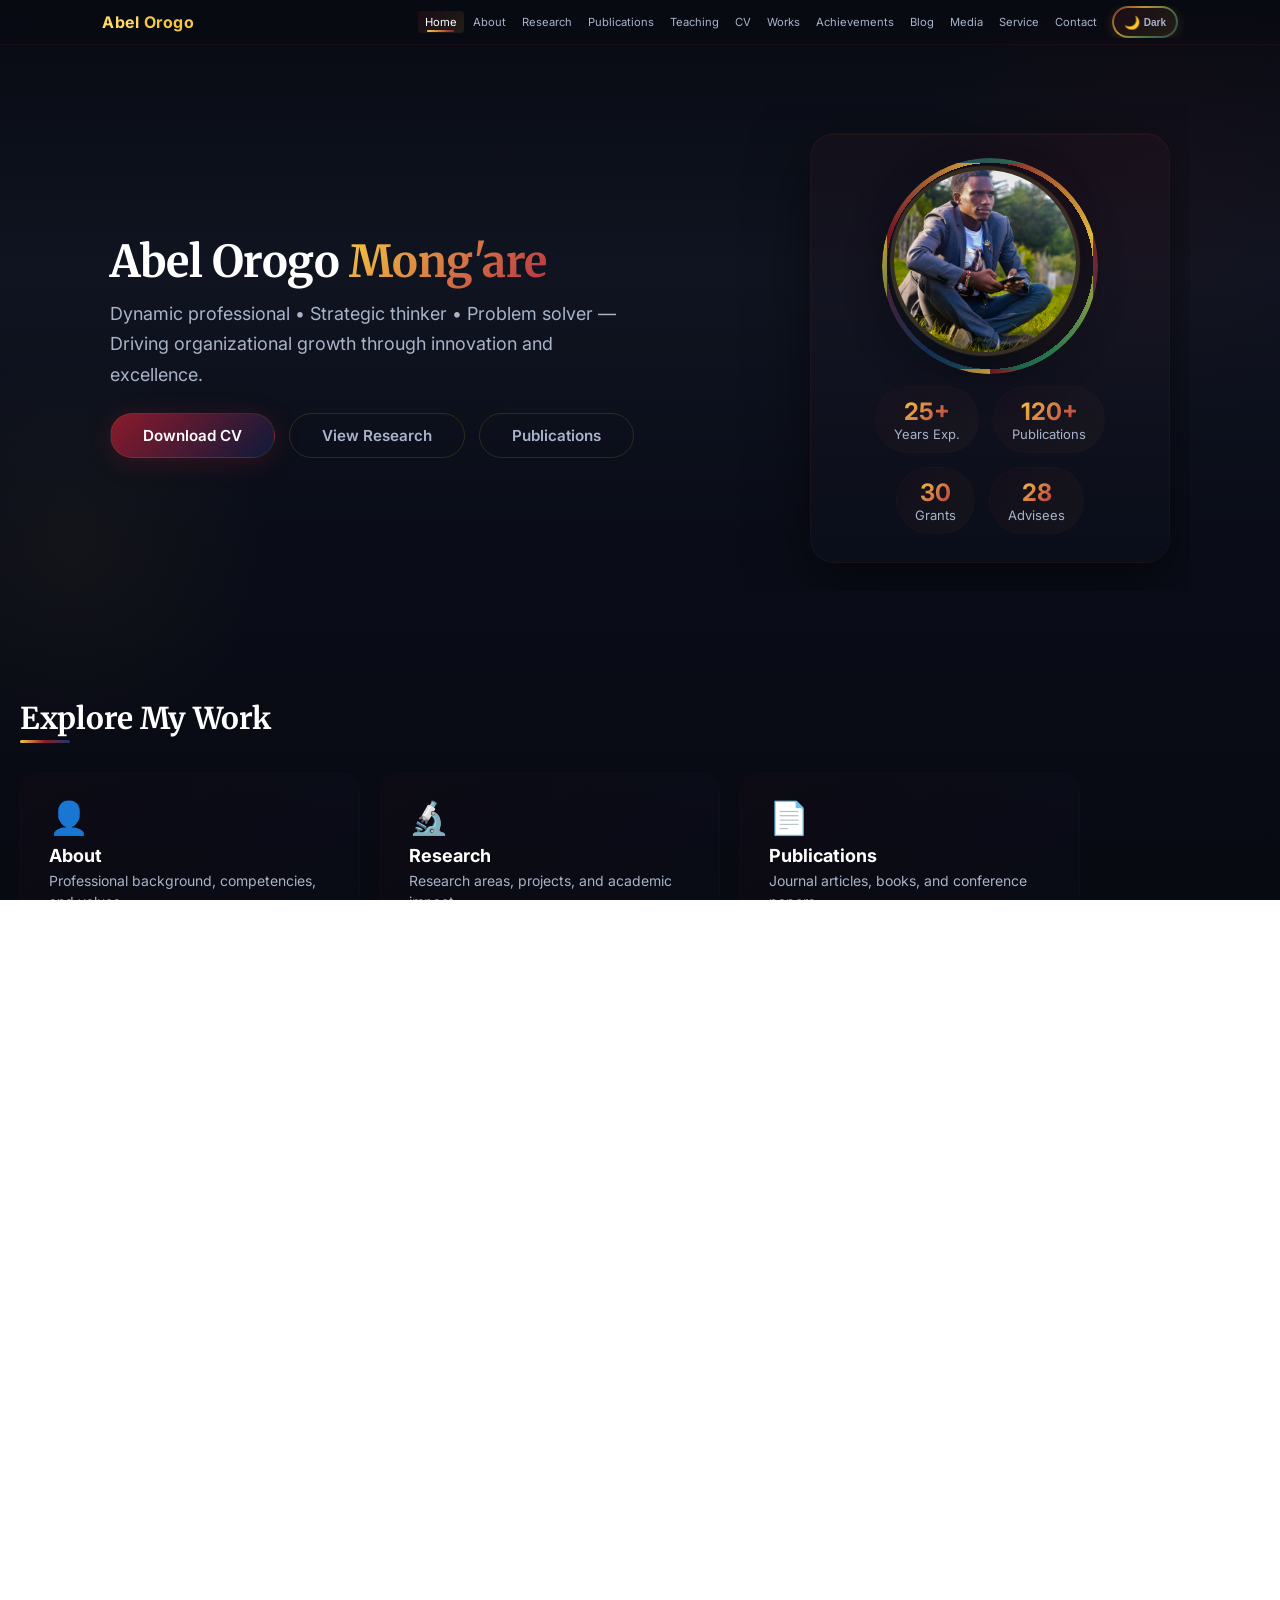
==== commit 1e9461de: "Complete portfolio update: Fix horizontal scrollbar, update CSS styling, improve navigation and them" ====
--- a/index.html
+++ b/index.html
@@ -16,7 +16,7 @@
       <div class="container header-inner">
         <a class="logo" href="home.html"><span>Abel</span> Orogo</a>
         <nav class="nav" id="main-nav">
-          <a href="home.html" class="active">Home</a>
+          <a href="index.html" class="active">Home</a>
           <a href="about.html">About</a>
           <a href="research.html">Research</a>
           <a href="publications.html">Publications</a>
@@ -266,7 +266,7 @@
 
     <footer class="site-footer">
       <div class="container">
-        <p>© <span id="year"></span> <span>Abel Orogo Mong'are</span> — Portfolio built with excellence.</p>
+        <p>© <span id="year"></span> <span>Abel Orogo Mong'are</span> —  website built with excellence.</p>
         <p style="margin-top: 8px; font-size: 12px;">
           <a href="privacy.html" style="color: var(--muted); text-decoration: none;">Privacy Policy</a>
         </p>
--- a/css/style.css
+++ b/css/style.css
@@ -42,9 +42,13 @@
 }
 
 /* ============================================================
-   RESET & BASE
+   RESET & BASE - FIXED (No Horizontal Scrollbar)
    ============================================================ */
-* { box-sizing: border-box; margin: 0; padding: 0; }
+* { 
+  box-sizing: border-box; 
+  margin: 0; 
+  padding: 0; 
+}
 
 html, body {
   height: 100%;
@@ -52,12 +56,32 @@
   background: linear-gradient(180deg, #080a12 0%, #0f1420 30%, #0a0d18 60%, #080a12 100%);
   color: #e6ecf5;
   scroll-behavior: smooth;
+  transition: background 0.4s ease, color 0.4s ease;
+  min-height: 100vh;
+  overflow-x: hidden;
+  max-width: 100vw;
+}
+
+body {
+  overflow-x: hidden;
+  width: 100%;
 }
 
 .container {
   max-width: var(--maxw);
   margin: 0 auto;
-  padding: 28px;
+  padding: 28px 20px;
+  overflow: hidden;
+}
+
+/* Light Theme - Full Page Coverage */
+body.light-theme {
+  background: #f5f0eb !important;
+  color: #1a1a2e !important;
+}
+
+body.light-theme .container {
+  background: transparent;
 }
 
 /* ============================================================
@@ -68,8 +92,15 @@
 ::-webkit-scrollbar-thumb { background: linear-gradient(180deg, var(--maroon), var(--blue)); border-radius: 3px; }
 ::-webkit-scrollbar-thumb:hover { background: linear-gradient(180deg, var(--maroon-light), var(--blue-light)); }
 
+body.light-theme ::-webkit-scrollbar-track {
+  background: #f0ebe6;
+}
+body.light-theme ::-webkit-scrollbar-thumb {
+  background: linear-gradient(180deg, var(--maroon), var(--maroon-light));
+}
+
 /* ============================================================
-   HEADER & NAVIGATION
+   HEADER & NAVIGATION - FIXED (No Horizontal Scrollbar)
    ============================================================ */
 .site-header {
   backdrop-filter: blur(10px);
@@ -79,65 +110,76 @@
   z-index: 50;
   padding: 6px 0;
   border-bottom: 1px solid rgba(139, 26, 43, 0.15);
+  transition: background 0.4s ease, border-color 0.4s ease;
+  width: 100%;
+  overflow: hidden;
+}
+
+body.light-theme .site-header {
+  background: rgba(255, 255, 255, 0.95) !important;
+  border-bottom: 1px solid rgba(139, 26, 43, 0.1) !important;
 }
 
 .header-inner {
   display: flex;
   align-items: center;
   justify-content: space-between;
-  gap: 10px;
+  gap: 6px;
+  max-width: var(--maxw);
+  margin: 0 auto;
+  padding: 0 12px;
+  width: 100%;
 }
 
 .logo {
   font-weight: 700;
   color: var(--yellow);
   text-decoration: none;
-  font-size: 1.1rem;
+  font-size: 1rem;
   letter-spacing: 0.5px;
   white-space: nowrap;
   flex-shrink: 0;
+  transition: color 0.3s ease;
 }
 .logo span { color: var(--yellow-light); }
 
+body.light-theme .logo {
+  color: var(--maroon) !important;
+}
+body.light-theme .logo span {
+  color: var(--maroon-light) !important;
+}
+
+/* Navigation - Desktop - NO SCROLLBAR */
 .nav {
   display: flex;
-  gap: 6px;
-  overflow-x: auto;
-  overflow-y: hidden;
-  padding: 4px 2px;
-  scrollbar-width: thin;
-  scrollbar-color: rgba(139, 26, 43, 0.3) transparent;
+  gap: 2px;
+  padding: 2px;
   flex: 1;
   justify-content: flex-end;
-  -webkit-overflow-scrolling: touch;
-}
-.nav::-webkit-scrollbar {
-  height: 3px;
-}
-.nav::-webkit-scrollbar-track {
-  background: transparent;
-}
-.nav::-webkit-scrollbar-thumb {
-  background: linear-gradient(90deg, var(--maroon), var(--yellow));
-  border-radius: 10px;
+  align-items: center;
+  flex-wrap: wrap;
+  overflow: visible;
+  max-width: 100%;
 }
 
 .nav a {
   color: var(--muted);
   text-decoration: none;
-  padding: 6px 10px;
-  border-radius: 6px;
+  padding: 4px 7px;
+  border-radius: 4px;
   transition: all 0.3s;
   font-weight: 400;
-  font-size: 0.82rem;
+  font-size: 0.7rem;
   position: relative;
   white-space: nowrap;
   flex-shrink: 0;
 }
+
 .nav a::after {
   content: '';
   position: absolute;
-  bottom: 2px;
+  bottom: 1px;
   left: 50%;
   width: 0;
   height: 2px;
@@ -158,17 +200,237 @@
 }
 .nav a.active::after { width: 60%; }
 
+body.light-theme .nav a {
+  color: #4a4a6a !important;
+}
+body.light-theme .nav a:hover {
+  color: var(--maroon) !important;
+  background: rgba(139, 26, 43, 0.06) !important;
+}
+body.light-theme .nav a.active {
+  color: var(--maroon) !important;
+  background: rgba(139, 26, 43, 0.08) !important;
+}
+body.light-theme .nav a::after {
+  background: linear-gradient(90deg, var(--maroon), var(--yellow));
+}
+
+/* Header Actions */
+.header-actions {
+  display: flex;
+  align-items: center;
+  gap: 4px;
+  flex-shrink: 0;
+}
+
 #nav-toggle {
   display: none;
   background: transparent;
   border: 1px solid rgba(139, 26, 43, 0.2);
   color: var(--muted);
-  font-size: 20px;
+  font-size: 16px;
   cursor: pointer;
-  padding: 4px 12px;
-  border-radius: 6px;
+  padding: 3px 8px;
+  border-radius: 4px;
   flex-shrink: 0;
-}
+  transition: border-color 0.3s ease;
+}
+
+body.light-theme #nav-toggle {
+  border-color: rgba(139, 26, 43, 0.15);
+  color: #4a4a6a;
+}
+
+/* Theme Toggle - Smaller & Visible */
+.theme-toggle {
+  background: linear-gradient(135deg, rgba(139, 26, 43, 0.15), rgba(245, 200, 66, 0.10));
+  border: 2px solid rgba(245, 200, 66, 0.3);
+  color: var(--yellow);
+  font-size: 14px;
+  cursor: pointer;
+  padding: 3px 10px;
+  border-radius: 30px;
+  transition: all 0.3s;
+  display: flex;
+  align-items: center;
+  justify-content: center;
+  gap: 4px;
+  min-width: 52px;
+  min-height: 32px;
+  box-shadow: 0 2px 12px rgba(245, 200, 66, 0.15);
+  position: relative;
+  flex-shrink: 0;
+}
+
+.theme-toggle .toggle-label {
+  font-size: 10px;
+  font-weight: 600;
+  color: var(--muted);
+  transition: color 0.3s;
+}
+
+.theme-toggle::before {
+  content: '';
+  position: absolute;
+  inset: -2px;
+  border-radius: 32px;
+  padding: 2px;
+  background: linear-gradient(135deg, var(--maroon), var(--yellow), var(--green), var(--blue));
+  -webkit-mask: linear-gradient(#fff 0 0) content-box, linear-gradient(#fff 0 0);
+  -webkit-mask-composite: xor;
+  mask-composite: exclude;
+  opacity: 0.6;
+  transition: opacity 0.3s;
+}
+
+.theme-toggle:hover::before { opacity: 1; }
+.theme-toggle:active { transform: scale(0.95); }
+.theme-toggle:hover {
+  background: linear-gradient(135deg, rgba(139, 26, 43, 0.25), rgba(245, 200, 66, 0.20));
+  border-color: var(--yellow);
+  color: #fff;
+  transform: scale(1.05);
+  box-shadow: 0 4px 20px rgba(245, 200, 66, 0.25);
+}
+
+.theme-toggle:hover .toggle-label { color: #fff; }
+
+.theme-icon {
+  transition: transform 0.4s ease;
+  display: inline-block;
+  font-size: 13px;
+  line-height: 1;
+}
+.theme-toggle:hover .theme-icon { transform: rotate(30deg) scale(1.1); }
+
+body.light-theme .theme-toggle {
+  background: linear-gradient(135deg, rgba(139, 26, 43, 0.08), rgba(245, 200, 66, 0.15));
+  border-color: rgba(139, 26, 43, 0.3);
+  color: var(--maroon);
+  box-shadow: 0 2px 12px rgba(139, 26, 43, 0.10);
+}
+
+body.light-theme .theme-toggle .toggle-label { color: var(--maroon); }
+
+body.light-theme .theme-toggle:hover {
+  background: linear-gradient(135deg, rgba(139, 26, 43, 0.15), rgba(245, 200, 66, 0.20));
+  border-color: var(--maroon);
+  color: var(--maroon-dark);
+  box-shadow: 0 4px 20px rgba(139, 26, 43, 0.15);
+}
+
+body.light-theme .theme-toggle:hover .toggle-label { color: var(--maroon-dark); }
+
+/* ============================================================
+   RESPONSIVE - NAVIGATION
+   ============================================================ */
+
+/* Tablets - Smaller font */
+@media (max-width: 1100px) {
+  .nav a { 
+    font-size: 0.6rem; 
+    padding: 3px 5px; 
+  }
+  .logo { font-size: 0.85rem; }
+  .theme-toggle {
+    font-size: 12px;
+    padding: 2px 8px;
+    min-width: 44px;
+    min-height: 28px;
+  }
+  .theme-toggle .toggle-label {
+    font-size: 8px;
+  }
+  .theme-icon {
+    font-size: 11px;
+  }
+}
+
+/* Mobile - Hamburger Menu */
+@media (max-width: 900px) {
+  .nav {
+    display: none;
+    flex-direction: column;
+    gap: 4px;
+    background: rgba(8, 10, 18, 0.97);
+    padding: 12px;
+    border-radius: 12px;
+    position: absolute;
+    top: 46px;
+    right: 12px;
+    width: 180px;
+    max-height: 80vh;
+    overflow-y: auto;
+    border: 1px solid rgba(139, 26, 43, 0.15);
+    backdrop-filter: blur(10px);
+    box-shadow: 0 20px 50px rgba(0, 0, 0, 0.5);
+    justify-content: flex-start;
+    flex-wrap: nowrap;
+    z-index: 100;
+  }
+  
+  .nav.open { display: flex; }
+  .nav a::after { display: none; }
+  .nav a {
+    font-size: 0.8rem;
+    padding: 8px 12px;
+    white-space: nowrap;
+    width: 100%;
+    text-align: left;
+    border-radius: 4px;
+  }
+  .nav a:hover {
+    background: linear-gradient(135deg, rgba(139, 26, 43, 0.15), rgba(245, 200, 66, 0.08));
+  }
+  
+  #nav-toggle { display: block; }
+  
+  /* Hide scrollbar on mobile nav */
+  .nav::-webkit-scrollbar { display: none; }
+  .nav { -ms-overflow-style: none; scrollbar-width: none; }
+  
+  .theme-toggle {
+    font-size: 14px;
+    padding: 3px 8px;
+    min-width: 48px;
+    min-height: 30px;
+  }
+  .theme-toggle .toggle-label {
+    font-size: 9px;
+  }
+  .theme-icon {
+    font-size: 12px;
+  }
+}
+
+body.light-theme .nav {
+  background: rgba(255, 255, 255, 0.98) !important;
+  border-color: rgba(139, 26, 43, 0.1) !important;
+}
+
+/* Small Mobile */
+@media (max-width: 480px) {
+  .logo { font-size: 0.75rem; }
+  .header-inner { padding: 0 8px; gap: 3px; }
+  .nav {
+    width: 160px;
+    right: 8px;
+    top: 42px;
+    padding: 8px;
+  }
+  .nav a { font-size: 0.7rem; padding: 6px 10px; }
+  #nav-toggle { font-size: 14px; padding: 2px 6px; }
+  
+  .theme-toggle {
+    font-size: 11px;
+    padding: 2px 6px;
+    min-width: 38px;
+    min-height: 24px;
+  }
+  .theme-toggle .toggle-label { font-size: 7px; }
+  .theme-icon { font-size: 10px; }
+}
+
 /* ============================================================
    BUTTONS
    ============================================================ */
@@ -196,6 +458,14 @@
   background: linear-gradient(135deg, var(--maroon-light), var(--blue));
 }
 
+body.light-theme .btn.primary {
+  background: linear-gradient(135deg, var(--maroon), var(--maroon-dark));
+  box-shadow: 0 4px 25px rgba(139, 26, 43, 0.15);
+}
+body.light-theme .btn.primary:hover {
+  box-shadow: 0 8px 35px rgba(139, 26, 43, 0.25);
+}
+
 .btn.ghost {
   border: 1px solid rgba(245, 200, 66, 0.15);
   color: var(--muted);
@@ -205,6 +475,16 @@
   background: linear-gradient(135deg, rgba(139, 26, 43, 0.1), rgba(245, 200, 66, 0.05));
   color: #fff;
   border-color: var(--yellow);
+}
+
+body.light-theme .btn.ghost {
+  border-color: rgba(139, 26, 43, 0.15);
+  color: #4a4a6a;
+}
+body.light-theme .btn.ghost:hover {
+  background: rgba(139, 26, 43, 0.06);
+  color: var(--maroon);
+  border-color: var(--maroon);
 }
 
 .btn.small {
@@ -242,6 +522,11 @@
   pointer-events: none;
 }
 
+body.light-theme .hero::before,
+body.light-theme .hero::after {
+  opacity: 0.3;
+}
+
 .hero-inner {
   display: flex;
   gap: 50px;
@@ -259,6 +544,7 @@
   letter-spacing: -0.5px;
   color: #fff;
   line-height: 1.1;
+  transition: color 0.3s ease;
 }
 
 .name .highlight {
@@ -268,12 +554,27 @@
   background-clip: text;
 }
 
+body.light-theme .name {
+  color: #1a1a2e !important;
+}
+body.light-theme .name .highlight {
+  background: linear-gradient(135deg, var(--maroon), var(--maroon-light));
+  -webkit-background-clip: text;
+  -webkit-text-fill-color: transparent;
+  background-clip: text;
+}
+
 .lead {
   color: var(--muted);
   margin: 0 0 22px;
   font-size: 18px;
   line-height: 1.7;
   max-width: 540px;
+  transition: color 0.3s ease;
+}
+
+body.light-theme .lead {
+  color: #4a4a6a !important;
 }
 
 .hero-ctas {
@@ -297,11 +598,17 @@
   gap: 20px;
   box-shadow: 0 20px 60px rgba(0, 0, 0, 0.5), inset 0 1px 0 rgba(245, 200, 66, 0.04);
   border: 1px solid rgba(139, 26, 43, 0.12);
-  transition: transform 0.15s ease;
+  transition: transform 0.15s ease, background 0.3s ease, border-color 0.3s ease, box-shadow 0.3s ease;
   perspective: 800px;
   transform-style: preserve-3d;
   will-change: transform;
   position: relative;
+}
+
+body.light-theme .hero-card {
+  background: linear-gradient(180deg, rgba(139, 26, 43, 0.04), rgba(245, 200, 66, 0.04)) !important;
+  border-color: rgba(139, 26, 43, 0.1) !important;
+  box-shadow: 0 20px 60px rgba(0, 0, 0, 0.08) !important;
 }
 
 /* Portrait Wrapper for Ring */
@@ -482,6 +789,7 @@
   border-radius: 40px;
   border: 1px solid rgba(139, 26, 43, 0.06);
   min-width: 70px;
+  transition: background 0.3s ease, border-color 0.3s ease, color 0.3s ease;
 }
 
 .quick-stats li strong {
@@ -491,6 +799,18 @@
   background-clip: text;
   font-size: 24px;
   font-weight: 700;
+}
+
+body.light-theme .quick-stats li {
+  background: linear-gradient(135deg, rgba(139, 26, 43, 0.04), rgba(245, 200, 66, 0.04)) !important;
+  border-color: rgba(139, 26, 43, 0.06) !important;
+  color: #4a4a6a !important;
+}
+body.light-theme .quick-stats li strong {
+  background: linear-gradient(135deg, var(--maroon), var(--maroon-light));
+  -webkit-background-clip: text;
+  -webkit-text-fill-color: transparent;
+  background-clip: text;
 }
 
 /* ============================================================
@@ -506,6 +826,12 @@
   padding: 40px;
   border-radius: 24px;
   border: 1px solid rgba(139, 26, 43, 0.06);
+  transition: background 0.3s ease, border-color 0.3s ease;
+}
+
+body.light-theme .page-hero-inner {
+  background: rgba(255, 255, 255, 0.6) !important;
+  border-color: rgba(139, 26, 43, 0.06) !important;
 }
 
 .page-hero-image { flex-shrink: 0; }
@@ -528,6 +854,7 @@
   font-size: 40px;
   color: #fff;
   margin-bottom: 8px;
+  transition: color 0.3s ease;
 }
 
 .page-title .highlight {
@@ -537,9 +864,24 @@
   background-clip: text;
 }
 
+body.light-theme .page-title {
+  color: #1a1a2e !important;
+}
+body.light-theme .page-title .highlight {
+  background: linear-gradient(135deg, var(--maroon), var(--maroon-light));
+  -webkit-background-clip: text;
+  -webkit-text-fill-color: transparent;
+  background-clip: text;
+}
+
 .page-subtitle {
   color: var(--muted);
   font-size: 18px;
+  transition: color 0.3s ease;
+}
+
+body.light-theme .page-subtitle {
+  color: #4a4a6a !important;
 }
 
 .section-title {
@@ -550,6 +892,7 @@
   letter-spacing: -0.3px;
   position: relative;
   display: inline-block;
+  transition: color 0.3s ease;
 }
 
 .section-title::after {
@@ -561,6 +904,14 @@
   height: 3px;
   background: linear-gradient(90deg, var(--yellow), var(--maroon), var(--blue));
   border-radius: 2px;
+  transition: background 0.3s ease;
+}
+
+body.light-theme .section-title {
+  color: #1a1a2e !important;
+}
+body.light-theme .section-title::after {
+  background: linear-gradient(90deg, var(--maroon), var(--yellow));
 }
 
 /* ============================================================
@@ -571,7 +922,7 @@
   padding: 24px 28px;
   border-radius: 18px;
   border: 1px solid rgba(139, 26, 43, 0.06);
-  transition: transform 0.25s, box-shadow 0.25s;
+  transition: transform 0.25s, box-shadow 0.25s, background 0.3s ease, border-color 0.3s ease;
   backdrop-filter: blur(4px);
 }
 .card:hover {
@@ -583,6 +934,21 @@
   color: var(--yellow);
   margin-bottom: 12px;
   font-size: 1.1rem;
+  transition: color 0.3s ease;
+}
+
+body.light-theme .card {
+  background: rgba(255, 255, 255, 0.7) !important;
+  border-color: rgba(139, 26, 43, 0.08) !important;
+  backdrop-filter: blur(4px);
+}
+body.light-theme .card:hover {
+  background: rgba(255, 255, 255, 0.9) !important;
+  border-color: rgba(139, 26, 43, 0.15) !important;
+  box-shadow: 0 12px 40px rgba(0, 0, 0, 0.06) !important;
+}
+body.light-theme .card h3 {
+  color: var(--maroon) !important;
 }
 
 /* ============================================================
@@ -598,12 +964,22 @@
 .content-main h2, .content-main h3 {
   color: #fff;
   margin: 20px 0 12px;
+  transition: color 0.3s ease;
 }
 .content-main h2:first-child { margin-top: 0; }
 .content-main p {
   color: var(--muted);
   line-height: 1.8;
   margin-bottom: 16px;
+  transition: color 0.3s ease;
+}
+
+body.light-theme .content-main h2,
+body.light-theme .content-main h3 {
+  color: #1a1a2e !important;
+}
+body.light-theme .content-main p {
+  color: #4a4a6a !important;
 }
 
 .research-list {
@@ -619,6 +995,13 @@
   border-radius: 10px;
   color: var(--muted);
   border: 1px solid rgba(139, 26, 43, 0.04);
+  transition: background 0.3s ease, color 0.3s ease, border-color 0.3s ease;
+}
+
+body.light-theme .research-list li {
+  background: rgba(139, 26, 43, 0.04) !important;
+  color: #4a4a6a !important;
+  border-color: rgba(139, 26, 43, 0.04) !important;
 }
 
 .info-card {
@@ -627,8 +1010,13 @@
   border-radius: 16px;
   border: 1px solid rgba(139, 26, 43, 0.06);
   margin-bottom: 20px;
-}
-.info-card h3 { color: var(--yellow); margin-bottom: 12px; }
+  transition: background 0.3s ease, border-color 0.3s ease;
+}
+.info-card h3 { 
+  color: var(--yellow); 
+  margin-bottom: 12px;
+  transition: color 0.3s ease;
+}
 .info-card ul {
   list-style: none;
   padding: 0;
@@ -637,9 +1025,28 @@
   color: var(--muted);
   padding: 6px 0;
   border-bottom: 1px solid rgba(139, 26, 43, 0.04);
+  transition: color 0.3s ease, border-color 0.3s ease;
 }
 .info-card ul li:last-child { border-bottom: none; }
-.info-card ul li strong { color: #fff; }
+.info-card ul li strong { 
+  color: #fff;
+  transition: color 0.3s ease;
+}
+
+body.light-theme .info-card {
+  background: rgba(255, 255, 255, 0.7) !important;
+  border-color: rgba(139, 26, 43, 0.08) !important;
+}
+body.light-theme .info-card h3 {
+  color: var(--maroon) !important;
+}
+body.light-theme .info-card ul li {
+  color: #4a4a6a !important;
+  border-color: rgba(139, 26, 43, 0.04) !important;
+}
+body.light-theme .info-card ul li strong {
+  color: #1a1a2e !important;
+}
 
 /* ============================================================
    CV PAGE
@@ -656,11 +1063,21 @@
   padding: 24px;
   border-radius: 18px;
   border: 1px solid rgba(139, 26, 43, 0.06);
+  transition: background 0.3s ease, border-color 0.3s ease;
 }
 .cv-section h2 {
   color: var(--yellow);
   margin-bottom: 20px;
   font-size: 22px;
+  transition: color 0.3s ease;
+}
+
+body.light-theme .cv-section {
+  background: rgba(255, 255, 255, 0.7) !important;
+  border-color: rgba(139, 26, 43, 0.08) !important;
+}
+body.light-theme .cv-section h2 {
+  color: var(--maroon) !important;
 }
 
 .timeline-item {
@@ -669,6 +1086,7 @@
   margin-bottom: 20px;
   padding-bottom: 20px;
   border-bottom: 1px solid rgba(139, 26, 43, 0.04);
+  transition: border-color 0.3s ease;
 }
 .timeline-item:last-child {
   border-bottom: none;
@@ -680,14 +1098,41 @@
   color: var(--yellow-light);
   min-width: 90px;
   font-size: 14px;
-}
-.timeline-content h4 { color: #fff; margin-bottom: 2px; }
-.timeline-content p { color: var(--muted); font-size: 14px; }
+  transition: color 0.3s ease;
+}
+
+body.light-theme .timeline-item .year {
+  color: var(--maroon) !important;
+}
+body.light-theme .timeline-item {
+  border-color: rgba(139, 26, 43, 0.04) !important;
+}
+
+.timeline-content h4 { 
+  color: #fff; 
+  margin-bottom: 2px;
+  transition: color 0.3s ease;
+}
+.timeline-content p { 
+  color: var(--muted); 
+  font-size: 14px;
+  transition: color 0.3s ease;
+}
 .timeline-content .description {
   color: var(--muted);
   font-size: 13px;
   margin-top: 4px;
   opacity: 0.8;
+}
+
+body.light-theme .timeline-content h4 {
+  color: #1a1a2e !important;
+}
+body.light-theme .timeline-content p {
+  color: #4a4a6a !important;
+}
+body.light-theme .timeline-content .description {
+  color: #4a4a6a !important;
 }
 
 /* Skills */
@@ -696,18 +1141,30 @@
   color: #fff;
   font-size: 14px;
   margin-bottom: 4px;
+  transition: color 0.3s ease;
 }
 .skill-bar {
   background: rgba(139, 26, 43, 0.08);
   height: 8px;
   border-radius: 4px;
   overflow: hidden;
+  transition: background 0.3s ease;
 }
 .skill-level {
   height: 100%;
   border-radius: 4px;
   background: linear-gradient(90deg, var(--maroon), var(--yellow));
   transition: width 1s ease;
+}
+
+body.light-theme .skill-item h4 {
+  color: #1a1a2e !important;
+}
+body.light-theme .skill-bar {
+  background: rgba(139, 26, 43, 0.08) !important;
+}
+body.light-theme .skill-level {
+  background: linear-gradient(90deg, var(--maroon), var(--yellow));
 }
 
 /* ============================================================
@@ -752,6 +1209,23 @@
   font-size: 12px;
   color: var(--muted);
   border: 1px solid rgba(139, 26, 43, 0.04);
+  transition: background 0.3s ease, color 0.3s ease, border-color 0.3s ease;
+}
+
+body.light-theme .research-area {
+  background: rgba(255, 255, 255, 0.7) !important;
+  border-color: rgba(139, 26, 43, 0.08) !important;
+}
+body.light-theme .research-area h3 {
+  color: #1a1a2e !important;
+}
+body.light-theme .research-area p {
+  color: #4a4a6a !important;
+}
+body.light-theme .area-tags span {
+  background: rgba(139, 26, 43, 0.04) !important;
+  color: #4a4a6a !important;
+  border-color: rgba(139, 26, 43, 0.04) !important;
 }
 
 .projects-list {
@@ -765,6 +1239,7 @@
   padding: 20px 24px;
   border-radius: 16px;
   border: 1px solid rgba(139, 26, 43, 0.06);
+  transition: background 0.3s ease, border-color 0.3s ease;
 }
 .project-header {
   display: flex;
@@ -772,7 +1247,11 @@
   align-items: center;
   margin-bottom: 4px;
 }
-.project-header h3 { color: #fff; font-size: 18px; }
+.project-header h3 { 
+  color: #fff; 
+  font-size: 18px;
+  transition: color 0.3s ease;
+}
 .project-status {
   padding: 4px 16px;
   border-radius: 20px;
@@ -793,17 +1272,41 @@
   color: var(--yellow);
   font-size: 13px;
   margin-bottom: 8px;
+  transition: color 0.3s ease;
 }
 .project-item p {
   color: var(--muted);
   font-size: 14px;
   line-height: 1.6;
   margin-bottom: 8px;
+  transition: color 0.3s ease;
 }
 .project-collaborators {
   color: var(--muted);
   font-size: 13px;
   opacity: 0.7;
+}
+
+body.light-theme .project-item {
+  background: rgba(255, 255, 255, 0.7) !important;
+  border-color: rgba(139, 26, 43, 0.08) !important;
+}
+body.light-theme .project-header h3 {
+  color: #1a1a2e !important;
+}
+body.light-theme .project-funding {
+  color: var(--maroon) !important;
+}
+body.light-theme .project-item p {
+  color: #4a4a6a !important;
+}
+body.light-theme .project-status {
+  color: var(--maroon-light) !important;
+  background: rgba(139, 26, 43, 0.06) !important;
+}
+body.light-theme .project-status.active {
+  color: var(--green) !important;
+  background: rgba(45, 143, 92, 0.06) !important;
 }
 
 .impact-grid {
@@ -818,6 +1321,7 @@
   border-radius: 16px;
   text-align: center;
   border: 1px solid rgba(139, 26, 43, 0.06);
+  transition: background 0.3s ease, border-color 0.3s ease;
 }
 .impact-number {
   display: block;
@@ -828,7 +1332,25 @@
   -webkit-text-fill-color: transparent;
   background-clip: text;
 }
-.impact-label { color: var(--muted); font-size: 14px; }
+.impact-label { 
+  color: var(--muted); 
+  font-size: 14px;
+  transition: color 0.3s ease;
+}
+
+body.light-theme .impact-item {
+  background: rgba(255, 255, 255, 0.7) !important;
+  border-color: rgba(139, 26, 43, 0.08) !important;
+}
+body.light-theme .impact-number {
+  background: linear-gradient(135deg, var(--maroon), var(--maroon-light));
+  -webkit-background-clip: text;
+  -webkit-text-fill-color: transparent;
+  background-clip: text;
+}
+body.light-theme .impact-label {
+  color: #4a4a6a !important;
+}
 
 /* ============================================================
    PUBLICATIONS PAGE
@@ -860,6 +1382,19 @@
   border-color: transparent;
 }
 
+body.light-theme .filter-btn {
+  color: #4a4a6a !important;
+  border-color: rgba(139, 26, 43, 0.1) !important;
+}
+body.light-theme .filter-btn:hover {
+  border-color: var(--maroon) !important;
+  color: var(--maroon) !important;
+}
+body.light-theme .filter-btn.active {
+  background: linear-gradient(135deg, var(--maroon), var(--maroon-dark)) !important;
+  color: #fff !important;
+}
+
 .publications-list {
   display: flex;
   flex-direction: column;
@@ -882,23 +1417,31 @@
   font-weight: 600;
   color: var(--yellow);
   margin-bottom: 4px;
+  transition: color 0.3s ease;
 }
 .publication-item h3 {
   color: #fff;
   font-size: 18px;
   margin-bottom: 4px;
-}
-.pub-authors { color: var(--muted); font-size: 14px; }
+  transition: color 0.3s ease;
+}
+.pub-authors { 
+  color: var(--muted); 
+  font-size: 14px;
+  transition: color 0.3s ease;
+}
 .pub-journal {
   color: var(--muted);
   font-size: 14px;
   font-style: italic;
+  transition: color 0.3s ease;
 }
 .pub-year {
   color: var(--yellow-light);
   font-size: 13px;
   font-weight: 600;
   margin-top: 4px;
+  transition: color 0.3s ease;
 }
 .pub-actions {
   display: flex;
@@ -913,7 +1456,40 @@
   transition: color 0.2s;
 }
 .pub-link:hover { color: var(--yellow-light); }
-.pub-citations { color: var(--muted); font-size: 13px; }
+.pub-citations { 
+  color: var(--muted); 
+  font-size: 13px;
+  transition: color 0.3s ease;
+}
+
+body.light-theme .publication-item {
+  background: rgba(255, 255, 255, 0.7) !important;
+  border-color: rgba(139, 26, 43, 0.08) !important;
+}
+body.light-theme .pub-type {
+  color: var(--maroon) !important;
+}
+body.light-theme .publication-item h3 {
+  color: #1a1a2e !important;
+}
+body.light-theme .pub-authors {
+  color: #4a4a6a !important;
+}
+body.light-theme .pub-journal {
+  color: #4a4a6a !important;
+}
+body.light-theme .pub-year {
+  color: var(--maroon-light) !important;
+}
+body.light-theme .pub-link {
+  color: var(--maroon) !important;
+}
+body.light-theme .pub-link:hover {
+  color: var(--maroon-dark) !important;
+}
+body.light-theme .pub-citations {
+  color: #4a4a6a !important;
+}
 
 /* ============================================================
    TEACHING PAGE
@@ -924,12 +1500,29 @@
   border-radius: 18px;
   border: 1px solid rgba(139, 26, 43, 0.06);
   margin-bottom: 40px;
-}
-.teaching-philosophy h2 { color: var(--yellow); margin-bottom: 12px; }
+  transition: background 0.3s ease, border-color 0.3s ease;
+}
+.teaching-philosophy h2 { 
+  color: var(--yellow); 
+  margin-bottom: 12px;
+  transition: color 0.3s ease;
+}
 .teaching-philosophy p {
   color: var(--muted);
   line-height: 1.8;
   font-size: 16px;
+  transition: color 0.3s ease;
+}
+
+body.light-theme .teaching-philosophy {
+  background: rgba(255, 255, 255, 0.7) !important;
+  border-color: rgba(139, 26, 43, 0.08) !important;
+}
+body.light-theme .teaching-philosophy h2 {
+  color: var(--maroon) !important;
+}
+body.light-theme .teaching-philosophy p {
+  color: #4a4a6a !important;
 }
 
 .courses-grid {
@@ -956,7 +1549,11 @@
   align-items: center;
   margin-bottom: 4px;
 }
-.course-header h3 { color: #fff; font-size: 17px; }
+.course-header h3 { 
+  color: #fff; 
+  font-size: 17px;
+  transition: color 0.3s ease;
+}
 .course-level {
   padding: 2px 14px;
   border-radius: 20px;
@@ -965,16 +1562,19 @@
   background: rgba(139, 26, 43, 0.12);
   color: var(--maroon-light);
   border: 1px solid rgba(139, 26, 43, 0.08);
+  transition: background 0.3s ease, color 0.3s ease, border-color 0.3s ease;
 }
 .course-code {
   color: var(--yellow);
   font-size: 13px;
   margin-bottom: 8px;
+  transition: color 0.3s ease;
 }
 .course-card p {
   color: var(--muted);
   font-size: 14px;
   line-height: 1.6;
+  transition: color 0.3s ease;
 }
 .course-stats {
   display: flex;
@@ -982,6 +1582,29 @@
   margin-top: 10px;
   color: var(--muted);
   font-size: 13px;
+  transition: color 0.3s ease;
+}
+
+body.light-theme .course-card {
+  background: rgba(255, 255, 255, 0.7) !important;
+  border-color: rgba(139, 26, 43, 0.08) !important;
+}
+body.light-theme .course-header h3 {
+  color: #1a1a2e !important;
+}
+body.light-theme .course-level {
+  background: rgba(139, 26, 43, 0.06) !important;
+  color: var(--maroon) !important;
+  border-color: rgba(139, 26, 43, 0.08) !important;
+}
+body.light-theme .course-code {
+  color: var(--maroon) !important;
+}
+body.light-theme .course-card p {
+  color: #4a4a6a !important;
+}
+body.light-theme .course-stats {
+  color: #4a4a6a !important;
 }
 
 .supervision-grid {
@@ -998,15 +1621,38 @@
   padding: 20px 24px;
   border-radius: 16px;
   border: 1px solid rgba(139, 26, 43, 0.06);
+  transition: background 0.3s ease, border-color 0.3s ease;
 }
 .supervision-icon { font-size: 32px; flex-shrink: 0; }
-.supervision-item h4 { color: #fff; margin-bottom: 4px; }
+.supervision-item h4 { 
+  color: #fff; 
+  margin-bottom: 4px;
+  transition: color 0.3s ease;
+}
 .supervision-item p {
   color: var(--muted);
   font-size: 14px;
   margin: 2px 0;
-}
-.supervision-item p strong { color: #fff; }
+  transition: color 0.3s ease;
+}
+.supervision-item p strong { 
+  color: #fff;
+  transition: color 0.3s ease;
+}
+
+body.light-theme .supervision-item {
+  background: rgba(255, 255, 255, 0.7) !important;
+  border-color: rgba(139, 26, 43, 0.08) !important;
+}
+body.light-theme .supervision-item h4 {
+  color: #1a1a2e !important;
+}
+body.light-theme .supervision-item p {
+  color: #4a4a6a !important;
+}
+body.light-theme .supervision-item p strong {
+  color: #1a1a2e !important;
+}
 
 .testimonials-grid {
   display: grid;
@@ -1021,6 +1667,7 @@
   border-radius: 16px;
   border: 1px solid rgba(139, 26, 43, 0.06);
   position: relative;
+  transition: background 0.3s ease, border-color 0.3s ease;
 }
 .testimonial-item::before {
   content: '"';
@@ -1031,6 +1678,7 @@
   top: 8px;
   left: 12px;
   font-family: serif;
+  transition: color 0.3s ease;
 }
 .testimonial-item p {
   color: var(--muted);
@@ -1038,13 +1686,39 @@
   line-height: 1.7;
   padding-left: 20px;
   font-style: italic;
+  transition: color 0.3s ease;
 }
 .testimonial-author {
   margin-top: 12px;
   padding-left: 20px;
 }
-.testimonial-author strong { color: #fff; display: block; }
-.testimonial-author span { color: var(--muted); font-size: 13px; }
+.testimonial-author strong { 
+  color: #fff; 
+  display: block;
+  transition: color 0.3s ease;
+}
+.testimonial-author span { 
+  color: var(--muted); 
+  font-size: 13px;
+  transition: color 0.3s ease;
+}
+
+body.light-theme .testimonial-item {
+  background: rgba(255, 255, 255, 0.7) !important;
+  border-color: rgba(139, 26, 43, 0.08) !important;
+}
+body.light-theme .testimonial-item::before {
+  color: var(--maroon) !important;
+}
+body.light-theme .testimonial-item p {
+  color: #4a4a6a !important;
+}
+body.light-theme .testimonial-author strong {
+  color: #1a1a2e !important;
+}
+body.light-theme .testimonial-author span {
+  color: #4a4a6a !important;
+}
 
 /* ============================================================
    WORKS PAGE
@@ -1084,17 +1758,39 @@
   color: #fff;
   margin-bottom: 4px;
   font-size: 18px;
+  transition: color 0.3s ease;
 }
 .work-meta {
   color: var(--yellow-light);
   font-size: 13px;
   margin-bottom: 10px;
+  transition: color 0.3s ease;
 }
 .work-info p {
   color: var(--muted);
   font-size: 14px;
   line-height: 1.6;
   margin-bottom: 14px;
+  transition: color 0.3s ease;
+}
+
+body.light-theme .work-card {
+  background: rgba(255, 255, 255, 0.7) !important;
+  border-color: rgba(139, 26, 43, 0.08) !important;
+}
+body.light-theme .work-card:hover {
+  background: rgba(255, 255, 255, 0.9) !important;
+  border-color: rgba(139, 26, 43, 0.15) !important;
+  box-shadow: 0 16px 40px rgba(0, 0, 0, 0.06) !important;
+}
+body.light-theme .work-info h3 {
+  color: #1a1a2e !important;
+}
+body.light-theme .work-meta {
+  color: var(--maroon-light) !important;
+}
+body.light-theme .work-info p {
+  color: #4a4a6a !important;
 }
 
 /* ============================================================
@@ -1126,16 +1822,38 @@
   color: #fff;
   font-size: 17px;
   margin-bottom: 2px;
+  transition: color 0.3s ease;
 }
 .achievement-year {
   color: var(--yellow-light);
   font-size: 13px;
   margin-bottom: 6px;
+  transition: color 0.3s ease;
 }
 .achievement-content p {
   color: var(--muted);
   font-size: 14px;
   line-height: 1.6;
+  transition: color 0.3s ease;
+}
+
+body.light-theme .achievement-card {
+  background: rgba(255, 255, 255, 0.7) !important;
+  border-color: rgba(139, 26, 43, 0.08) !important;
+}
+body.light-theme .achievement-card:hover {
+  background: rgba(255, 255, 255, 0.9) !important;
+  border-color: rgba(139, 26, 43, 0.15) !important;
+  box-shadow: 0 12px 30px rgba(0, 0, 0, 0.06) !important;
+}
+body.light-theme .achievement-content h3 {
+  color: #1a1a2e !important;
+}
+body.light-theme .achievement-year {
+  color: var(--maroon-light) !important;
+}
+body.light-theme .achievement-content p {
+  color: #4a4a6a !important;
 }
 
 .achievement-stats {
@@ -1150,6 +1868,7 @@
   border-radius: 16px;
   text-align: center;
   border: 1px solid rgba(139, 26, 43, 0.06);
+  transition: background 0.3s ease, border-color 0.3s ease;
 }
 .stat-number {
   display: block;
@@ -1160,7 +1879,25 @@
   -webkit-text-fill-color: transparent;
   background-clip: text;
 }
-.stat-label { color: var(--muted); font-size: 14px; }
+.stat-label { 
+  color: var(--muted); 
+  font-size: 14px;
+  transition: color 0.3s ease;
+}
+
+body.light-theme .stat-box {
+  background: rgba(255, 255, 255, 0.7) !important;
+  border-color: rgba(139, 26, 43, 0.08) !important;
+}
+body.light-theme .stat-number {
+  background: linear-gradient(135deg, var(--maroon), var(--maroon-light));
+  -webkit-background-clip: text;
+  -webkit-text-fill-color: transparent;
+  background-clip: text;
+}
+body.light-theme .stat-label {
+  color: #4a4a6a !important;
+}
 
 /* ============================================================
    CONTACT PAGE
@@ -1177,8 +1914,13 @@
   padding: 30px;
   border-radius: 18px;
   border: 1px solid rgba(139, 26, 43, 0.06);
-}
-.contact-form-wrapper h2 { color: #fff; margin-bottom: 20px; }
+  transition: background 0.3s ease, border-color 0.3s ease;
+}
+.contact-form-wrapper h2 { 
+  color: #fff; 
+  margin-bottom: 20px;
+  transition: color 0.3s ease;
+}
 
 .contact-form label {
   display: block;
@@ -1186,6 +1928,7 @@
   color: var(--muted);
   font-size: 14px;
   font-weight: 400;
+  transition: color 0.3s ease;
 }
 .contact-form input,
 .contact-form textarea {
@@ -1197,7 +1940,7 @@
   color: #e6ecf5;
   font-family: inherit;
   font-size: 14px;
-  transition: border 0.25s, box-shadow 0.25s;
+  transition: border 0.25s, box-shadow 0.25s, background 0.3s ease, color 0.3s ease;
   margin-top: 4px;
 }
 .contact-form input:focus,
@@ -1211,6 +1954,28 @@
   color: rgba(168, 180, 201, 0.3);
 }
 
+body.light-theme .contact-form-wrapper {
+  background: rgba(255, 255, 255, 0.7) !important;
+  border-color: rgba(139, 26, 43, 0.08) !important;
+}
+body.light-theme .contact-form-wrapper h2 {
+  color: #1a1a2e !important;
+}
+body.light-theme .contact-form label {
+  color: #4a4a6a !important;
+}
+body.light-theme .contact-form input,
+body.light-theme .contact-form textarea {
+  background: rgba(255, 255, 255, 0.8) !important;
+  border-color: rgba(139, 26, 43, 0.1) !important;
+  color: #1a1a2e !important;
+}
+body.light-theme .contact-form input:focus,
+body.light-theme .contact-form textarea:focus {
+  border-color: var(--maroon) !important;
+  box-shadow: 0 0 0 3px rgba(139, 26, 43, 0.06) !important;
+}
+
 .contact-info-wrapper {
   display: flex;
   flex-direction: column;
@@ -1222,14 +1987,20 @@
   padding: 24px;
   border-radius: 18px;
   border: 1px solid rgba(139, 26, 43, 0.06);
-}
-.contact-card h3 { color: var(--yellow); margin-bottom: 16px; }
+  transition: background 0.3s ease, border-color 0.3s ease;
+}
+.contact-card h3 { 
+  color: var(--yellow); 
+  margin-bottom: 16px;
+  transition: color 0.3s ease;
+}
 
 .contact-item {
   display: flex;
   gap: 14px;
   padding: 12px 0;
   border-bottom: 1px solid rgba(139, 26, 43, 0.04);
+  transition: border-color 0.3s ease;
 }
 .contact-item:last-child { border-bottom: none; }
 .contact-icon { font-size: 24px; flex-shrink: 0; }
@@ -1237,6 +2008,7 @@
   color: #fff;
   font-size: 13px;
   font-weight: 400;
+  transition: color 0.3s ease;
 }
 .contact-item a,
 .contact-item p {
@@ -1245,6 +2017,27 @@
   transition: color 0.2s;
 }
 .contact-item a:hover { color: var(--yellow); }
+
+body.light-theme .contact-card {
+  background: rgba(255, 255, 255, 0.7) !important;
+  border-color: rgba(139, 26, 43, 0.08) !important;
+}
+body.light-theme .contact-card h3 {
+  color: var(--maroon) !important;
+}
+body.light-theme .contact-item {
+  border-color: rgba(139, 26, 43, 0.04) !important;
+}
+body.light-theme .contact-item h4 {
+  color: #1a1a2e !important;
+}
+body.light-theme .contact-item a,
+body.light-theme .contact-item p {
+  color: #4a4a6a !important;
+}
+body.light-theme .contact-item a:hover {
+  color: var(--maroon) !important;
+}
 
 .office-hours {
   list-style: none;
@@ -1256,6 +2049,7 @@
   color: var(--muted);
   padding: 8px 0;
   border-bottom: 1px solid rgba(139, 26, 43, 0.04);
+  transition: color 0.3s ease, border-color 0.3s ease;
 }
 .office-hours li:last-child { border-bottom: none; }
 .appointment-note {
@@ -1263,6 +2057,15 @@
   font-size: 14px;
   margin-top: 12px;
   font-style: italic;
+  transition: color 0.3s ease;
+}
+
+body.light-theme .office-hours li {
+  color: #4a4a6a !important;
+  border-color: rgba(139, 26, 43, 0.04) !important;
+}
+body.light-theme .appointment-note {
+  color: #4a4a6a !important;
 }
 
 /* ============================================================
@@ -1307,17 +2110,20 @@
   font-size: 13px;
   color: var(--yellow);
   font-weight: 500;
+  transition: color 0.3s ease;
 }
 .blog-content h2 {
   color: #fff;
   font-size: 20px;
   margin: 8px 0 12px;
+  transition: color 0.3s ease;
 }
 .blog-content p {
   color: var(--muted);
   font-size: 14px;
   line-height: 1.7;
   margin-bottom: 12px;
+  transition: color 0.3s ease;
 }
 .blog-tags {
   display: flex;
@@ -1332,6 +2138,7 @@
   font-size: 12px;
   color: var(--muted);
   border: 1px solid rgba(139, 26, 43, 0.04);
+  transition: background 0.3s ease, color 0.3s ease, border-color 0.3s ease;
 }
 .read-more {
   color: var(--yellow);
@@ -1340,6 +2147,36 @@
   transition: color 0.2s;
 }
 .read-more:hover { color: var(--yellow-light); }
+
+body.light-theme .blog-post {
+  background: rgba(255, 255, 255, 0.7) !important;
+  border-color: rgba(139, 26, 43, 0.08) !important;
+}
+body.light-theme .blog-post:hover {
+  background: rgba(255, 255, 255, 0.9) !important;
+  border-color: rgba(139, 26, 43, 0.15) !important;
+  box-shadow: 0 12px 30px rgba(0, 0, 0, 0.06) !important;
+}
+body.light-theme .blog-date {
+  color: var(--maroon) !important;
+}
+body.light-theme .blog-content h2 {
+  color: #1a1a2e !important;
+}
+body.light-theme .blog-content p {
+  color: #4a4a6a !important;
+}
+body.light-theme .blog-tags span {
+  background: rgba(139, 26, 43, 0.04) !important;
+  color: #4a4a6a !important;
+  border-color: rgba(139, 26, 43, 0.04) !important;
+}
+body.light-theme .read-more {
+  color: var(--maroon) !important;
+}
+body.light-theme .read-more:hover {
+  color: var(--maroon-dark) !important;
+}
 
 /* ============================================================
    MEDIA PAGE
@@ -1368,17 +2205,20 @@
   color: #fff;
   font-size: 17px;
   margin-bottom: 4px;
+  transition: color 0.3s ease;
 }
 .media-source {
   color: var(--yellow);
   font-size: 13px;
   margin-bottom: 6px;
+  transition: color 0.3s ease;
 }
 .media-content p {
   color: var(--muted);
   font-size: 14px;
   line-height: 1.6;
   margin-bottom: 8px;
+  transition: color 0.3s ease;
 }
 .media-link {
   color: var(--yellow);
@@ -1388,6 +2228,30 @@
   transition: color 0.2s;
 }
 .media-link:hover { color: var(--yellow-light); }
+
+body.light-theme .media-item {
+  background: rgba(255, 255, 255, 0.7) !important;
+  border-color: rgba(139, 26, 43, 0.08) !important;
+}
+body.light-theme .media-item:hover {
+  background: rgba(255, 255, 255, 0.9) !important;
+  border-color: rgba(139, 26, 43, 0.15) !important;
+}
+body.light-theme .media-content h3 {
+  color: #1a1a2e !important;
+}
+body.light-theme .media-source {
+  color: var(--maroon) !important;
+}
+body.light-theme .media-content p {
+  color: #4a4a6a !important;
+}
+body.light-theme .media-link {
+  color: var(--maroon) !important;
+}
+body.light-theme .media-link:hover {
+  color: var(--maroon-dark) !important;
+}
 
 /* ============================================================
    SERVICE PAGE
@@ -1414,6 +2278,7 @@
   color: var(--yellow);
   font-size: 20px;
   margin-bottom: 16px;
+  transition: color 0.3s ease;
 }
 .service-list {
   list-style: none;
@@ -1424,9 +2289,28 @@
   padding: 10px 0;
   border-bottom: 1px solid rgba(139, 26, 43, 0.04);
   line-height: 1.6;
+  transition: color 0.3s ease, border-color 0.3s ease;
 }
 .service-list li:last-child { border-bottom: none; }
-.service-list li strong { color: #fff; }
+.service-list li strong { 
+  color: #fff;
+  transition: color 0.3s ease;
+}
+
+body.light-theme .service-section {
+  background: rgba(255, 255, 255, 0.7) !important;
+  border-color: rgba(139, 26, 43, 0.08) !important;
+}
+body.light-theme .service-section h2 {
+  color: var(--maroon) !important;
+}
+body.light-theme .service-list li {
+  color: #4a4a6a !important;
+  border-color: rgba(139, 26, 43, 0.04) !important;
+}
+body.light-theme .service-list li strong {
+  color: #1a1a2e !important;
+}
 
 /* ============================================================
    HOME PAGE - QUICK LINKS, IMPACT, UPDATES, PREVIEW
@@ -1461,12 +2345,14 @@
   color: #fff;
   font-size: 18px;
   margin-bottom: 4px;
+  transition: color 0.3s ease;
 }
 .quick-link-card p {
   color: var(--muted);
   font-size: 14px;
   line-height: 1.5;
   margin-bottom: 0;
+  transition: color 0.3s ease;
 }
 .ql-arrow {
   position: absolute;
@@ -1482,6 +2368,25 @@
   transform: translateX(4px);
 }
 
+body.light-theme .quick-link-card {
+  background: rgba(255, 255, 255, 0.7) !important;
+  border-color: rgba(139, 26, 43, 0.08) !important;
+}
+body.light-theme .quick-link-card:hover {
+  background: rgba(255, 255, 255, 0.9) !important;
+  border-color: rgba(139, 26, 43, 0.15) !important;
+  box-shadow: 0 16px 40px rgba(0, 0, 0, 0.06) !important;
+}
+body.light-theme .quick-link-card h3 {
+  color: #1a1a2e !important;
+}
+body.light-theme .quick-link-card p {
+  color: #4a4a6a !important;
+}
+body.light-theme .ql-arrow {
+  color: var(--maroon) !important;
+}
+
 /* Impact Section (Home) */
 .impact-section { margin: 40px 0; }
 
@@ -1514,7 +2419,30 @@
   -webkit-text-fill-color: transparent;
   background-clip: text;
 }
-.impact-label-home { color: var(--muted); font-size: 12px; }
+.impact-label-home { 
+  color: var(--muted); 
+  font-size: 12px;
+  transition: color 0.3s ease;
+}
+
+body.light-theme .impact-item-home {
+  background: rgba(255, 255, 255, 0.7) !important;
+  border-color: rgba(139, 26, 43, 0.08) !important;
+}
+body.light-theme .impact-item-home:hover {
+  background: rgba(255, 255, 255, 0.9) !important;
+  border-color: rgba(139, 26, 43, 0.15) !important;
+  box-shadow: 0 8px 24px rgba(0, 0, 0, 0.06) !important;
+}
+body.light-theme .impact-number-home {
+  background: linear-gradient(135deg, var(--maroon), var(--maroon-light));
+  -webkit-background-clip: text;
+  -webkit-text-fill-color: transparent;
+  background-clip: text;
+}
+body.light-theme .impact-label-home {
+  color: #4a4a6a !important;
+}
 
 /* Updates Section */
 .updates { margin: 40px 0; }
@@ -1545,15 +2473,18 @@
   font-size: 13px;
   min-width: 80px;
   flex-shrink: 0;
+  transition: color 0.3s ease;
 }
 .update-content h4 {
   color: #fff;
   font-size: 15px;
   margin-bottom: 2px;
+  transition: color 0.3s ease;
 }
 .update-content p {
   color: var(--muted);
   font-size: 14px;
+  transition: color 0.3s ease;
 }
 .update-content a {
   color: var(--yellow);
@@ -1561,6 +2492,30 @@
   transition: color 0.2s;
 }
 .update-content a:hover { color: var(--yellow-light); }
+
+body.light-theme .update-item {
+  background: rgba(255, 255, 255, 0.7) !important;
+  border-color: rgba(139, 26, 43, 0.08) !important;
+}
+body.light-theme .update-item:hover {
+  background: rgba(255, 255, 255, 0.9) !important;
+  border-color: rgba(139, 26, 43, 0.15) !important;
+}
+body.light-theme .update-date {
+  color: var(--maroon) !important;
+}
+body.light-theme .update-content h4 {
+  color: #1a1a2e !important;
+}
+body.light-theme .update-content p {
+  color: #4a4a6a !important;
+}
+body.light-theme .update-content a {
+  color: var(--maroon) !important;
+}
+body.light-theme .update-content a:hover {
+  color: var(--maroon-dark) !important;
+}
 
 /* Preview / Core Competencies */
 .preview-grid {
@@ -1584,11 +2539,32 @@
   border-color: rgba(245, 200, 66, 0.12);
 }
 .preview-icon { font-size: 36px; margin-bottom: 10px; }
-.preview-card h3 { color: #fff; margin-bottom: 8px; }
+.preview-card h3 { 
+  color: #fff; 
+  margin-bottom: 8px;
+  transition: color 0.3s ease;
+}
 .preview-card p {
   color: var(--muted);
   font-size: 14px;
   line-height: 1.6;
+  transition: color 0.3s ease;
+}
+
+body.light-theme .preview-card {
+  background: rgba(255, 255, 255, 0.7) !important;
+  border-color: rgba(139, 26, 43, 0.08) !important;
+}
+body.light-theme .preview-card:hover {
+  background: rgba(255, 255, 255, 0.9) !important;
+  border-color: rgba(139, 26, 43, 0.15) !important;
+  box-shadow: 0 12px 40px rgba(0, 0, 0, 0.06) !important;
+}
+body.light-theme .preview-card h3 {
+  color: #1a1a2e !important;
+}
+body.light-theme .preview-card p {
+  color: #4a4a6a !important;
 }
 
 /* ============================================================
@@ -1601,9 +2577,21 @@
   border-top: 1px solid rgba(139, 26, 43, 0.06);
   margin-top: 20px;
   font-size: 14px;
+  transition: color 0.3s ease, border-color 0.3s ease;
 }
 .site-footer span {
   background: linear-gradient(135deg, var(--yellow), var(--maroon-light));
+  -webkit-background-clip: text;
+  -webkit-text-fill-color: transparent;
+  background-clip: text;
+}
+
+body.light-theme .site-footer {
+  border-top-color: rgba(139, 26, 43, 0.06) !important;
+  color: #4a4a6a !important;
+}
+body.light-theme .site-footer span {
+  background: linear-gradient(135deg, var(--maroon), var(--maroon-light));
   -webkit-background-clip: text;
   -webkit-text-fill-color: transparent;
   background-clip: text;
@@ -1730,6 +2718,24 @@
     flex-direction: column;
     gap: 4px;
   }
+
+  .theme-toggle {
+    font-size: 18px;
+    padding: 4px 12px;
+    min-width: 60px;
+    min-height: 38px;
+  }
+  .theme-toggle .toggle-label {
+    font-size: 11px;
+  }
+  .theme-icon {
+    font-size: 16px;
+  }
+}
+
+body.light-theme .nav {
+  background: rgba(255, 255, 255, 0.98) !important;
+  border-color: rgba(139, 26, 43, 0.1) !important;
 }
 
 /* Small Mobile */
@@ -1761,479 +2767,17 @@
   .filter-btn { padding: 6px 14px; font-size: 12px; }
   .publication-item { padding: 16px; }
   .publication-item h3 { font-size: 16px; }
-}
-/* ============================================================
-   THEME TOGGLE BUTTON
-   ============================================================ */
-.header-actions {
-  display: flex;
-  align-items: center;
-  gap: 10px;
-  flex-shrink: 0;
-}
-
-.theme-toggle {
-  background: linear-gradient(135deg, rgba(139, 26, 43, 0.15), rgba(245, 200, 66, 0.10));
-  border: 2px solid rgba(245, 200, 66, 0.3);
-  color: var(--yellow);
-  font-size: 22px;
-  cursor: pointer;
-  padding: 6px 14px;
-  border-radius: 30px;
-  transition: all 0.3s;
-  display: flex;
-  align-items: center;
-  justify-content: center;
-  min-width: 48px;
-  min-height: 42px;
-  box-shadow: 0 2px 12px rgba(245, 200, 66, 0.15);
-  position: relative;
-}
-.theme-toggle::before {
-  content: '';
-  position: absolute;
-  inset: -2px;
-  border-radius: 32px;
-  padding: 2px;
-  background: linear-gradient(135deg, var(--maroon), var(--yellow), var(--green), var(--blue));
-  -webkit-mask: linear-gradient(#fff 0 0) content-box, linear-gradient(#fff 0 0);
-  -webkit-mask-composite: xor;
-  mask-composite: exclude;
-  opacity: 0.6;
-  transition: opacity 0.3s;
-}
-.theme-toggle:hover::before {
-  opacity: 1;
-}
-.theme-toggle:active {
-  transform: scale(0.95);
-}
-.theme-toggle:hover {
-  background: linear-gradient(135deg, rgba(139, 26, 43, 0.25), rgba(245, 200, 66, 0.20));
-  border-color: var(--yellow);
-  color: #fff;
-  transform: scale(1.05);
-  box-shadow: 0 4px 20px rgba(245, 200, 66, 0.25);
-}
-
-.theme-icon {
-  transition: transform 0.4s ease;
-  display: inline-block;
-  font-size: 20px;
-  line-height: 1;
-}
-.theme-toggle:hover .theme-icon {
-  transform: rotate(30deg) scale(1.1);
-}
-
-/* ============================================================
-   LIGHT THEME
-   ============================================================ */
-body.light-theme {
-  background: #f5f0eb;
-  color: #1a1a2e;
-}
-
-body.light-theme .site-header {
-  background: linear-gradient(180deg, rgba(255, 255, 255, 0.95), rgba(255, 255, 255, 0.9));
-  border-bottom: 1px solid rgba(139, 26, 43, 0.1);
-}
-
-body.light-theme .logo {
-  color: var(--maroon);
-}
-body.light-theme .logo span {
-  color: var(--maroon-light);
-}
-
-body.light-theme .nav a {
-  color: #4a4a6a;
-}
-body.light-theme .nav a:hover {
-  color: var(--maroon);
-  background: rgba(139, 26, 43, 0.06);
-}
-body.light-theme .nav a.active {
-  color: var(--maroon);
-  background: rgba(139, 26, 43, 0.08);
-}
-body.light-theme .nav a::after {
-  background: linear-gradient(90deg, var(--maroon), var(--yellow));
-}
-
-body.light-theme .hero::before,
-body.light-theme .hero::after {
-  opacity: 0.3;
-}
-
-body.light-theme .name {
-  color: #1a1a2e;
-}
-body.light-theme .name .highlight {
-  background: linear-gradient(135deg, var(--maroon), var(--maroon-light));
-  -webkit-background-clip: text;
-  -webkit-text-fill-color: transparent;
-  background-clip: text;
-}
-
-body.light-theme .lead {
-  color: #4a4a6a;
-}
-
-body.light-theme .hero-card {
-  background: linear-gradient(180deg, rgba(139, 26, 43, 0.04), rgba(245, 200, 66, 0.04));
-  border-color: rgba(139, 26, 43, 0.1);
-  box-shadow: 0 20px 60px rgba(0, 0, 0, 0.08);
-}
-
-body.light-theme .quick-stats li {
-  background: linear-gradient(135deg, rgba(139, 26, 43, 0.04), rgba(245, 200, 66, 0.04));
-  border-color: rgba(139, 26, 43, 0.06);
-  color: #4a4a6a;
-}
-body.light-theme .quick-stats li strong {
-  background: linear-gradient(135deg, var(--maroon), var(--maroon-light));
-  -webkit-background-clip: text;
-  -webkit-text-fill-color: transparent;
-  background-clip: text;
-}
-
-body.light-theme .section-title {
-  color: #1a1a2e;
-}
-body.light-theme .section-title::after {
-  background: linear-gradient(90deg, var(--maroon), var(--yellow));
-}
-
-body.light-theme .card,
-body.light-theme .preview-card,
-body.light-theme .quick-link-card,
-body.light-theme .research-area,
-body.light-theme .project-item,
-body.light-theme .publication-item,
-body.light-theme .course-card,
-body.light-theme .achievement-card,
-body.light-theme .work-card,
-body.light-theme .blog-post,
-body.light-theme .media-item,
-body.light-theme .service-section,
-body.light-theme .contact-form-wrapper,
-body.light-theme .contact-card,
-body.light-theme .info-card,
-body.light-theme .cv-section,
-body.light-theme .impact-item,
-body.light-theme .impact-item-home,
-body.light-theme .stat-box,
-body.light-theme .teaching-philosophy,
-body.light-theme .supervision-item,
-body.light-theme .testimonial-item,
-body.light-theme .update-item {
-  background: rgba(255, 255, 255, 0.7);
-  border-color: rgba(139, 26, 43, 0.08);
-  backdrop-filter: blur(4px);
-}
-
-body.light-theme .card:hover,
-body.light-theme .preview-card:hover,
-body.light-theme .quick-link-card:hover,
-body.light-theme .research-area:hover,
-body.light-theme .work-card:hover,
-body.light-theme .blog-post:hover {
-  background: rgba(255, 255, 255, 0.9);
-  border-color: rgba(139, 26, 43, 0.15);
-  box-shadow: 0 12px 40px rgba(0, 0, 0, 0.06);
-}
-
-body.light-theme .card h3,
-body.light-theme .info-card h3,
-body.light-theme .cv-section h2,
-body.light-theme .service-section h2,
-body.light-theme .contact-card h3,
-body.light-theme .teaching-philosophy h2 {
-  color: var(--maroon);
-}
-
-body.light-theme .page-hero-inner {
-  background: rgba(255, 255, 255, 0.6);
-  border-color: rgba(139, 26, 43, 0.06);
-}
-
-body.light-theme .page-title {
-  color: #1a1a2e;
-}
-body.light-theme .page-title .highlight {
-  background: linear-gradient(135deg, var(--maroon), var(--maroon-light));
-  -webkit-background-clip: text;
-  -webkit-text-fill-color: transparent;
-  background-clip: text;
-}
-
-body.light-theme .page-subtitle {
-  color: #4a4a6a;
-}
-
-body.light-theme .research-list li,
-body.light-theme .area-tags span,
-body.light-theme .blog-tags span {
-  background: rgba(139, 26, 43, 0.04);
-  color: #4a4a6a;
-  border-color: rgba(139, 26, 43, 0.04);
-}
-
-body.light-theme .contact-form input,
-body.light-theme .contact-form textarea {
-  background: rgba(255, 255, 255, 0.8);
-  border-color: rgba(139, 26, 43, 0.1);
-  color: #1a1a2e;
-}
-body.light-theme .contact-form input:focus,
-body.light-theme .contact-form textarea:focus {
-  border-color: var(--maroon);
-  box-shadow: 0 0 0 3px rgba(139, 26, 43, 0.06);
-}
-
-body.light-theme .contact-form label {
-  color: #4a4a6a;
-}
-
-body.light-theme .contact-item a,
-body.light-theme .contact-item p {
-  color: #4a4a6a;
-}
-body.light-theme .contact-item a:hover {
-  color: var(--maroon);
-}
-
-body.light-theme .office-hours li {
-  color: #4a4a6a;
-  border-color: rgba(139, 26, 43, 0.04);
-}
-
-body.light-theme .timeline-item .year {
-  color: var(--maroon);
-}
-body.light-theme .timeline-content h4 {
-  color: #1a1a2e;
-}
-body.light-theme .timeline-content p {
-  color: #4a4a6a;
-}
-
-body.light-theme .skill-item h4 {
-  color: #1a1a2e;
-}
-body.light-theme .skill-bar {
-  background: rgba(139, 26, 43, 0.08);
-}
-body.light-theme .skill-level {
-  background: linear-gradient(90deg, var(--maroon), var(--yellow));
-}
-
-body.light-theme .filter-btn {
-  color: #4a4a6a;
-  border-color: rgba(139, 26, 43, 0.1);
-}
-body.light-theme .filter-btn:hover {
-  border-color: var(--maroon);
-  color: var(--maroon);
-}
-body.light-theme .filter-btn.active {
-  background: linear-gradient(135deg, var(--maroon), var(--maroon-dark));
-  color: #fff;
-}
-
-body.light-theme .pub-type {
-  color: var(--maroon);
-}
-body.light-theme .publication-item h3 {
-  color: #1a1a2e;
-}
-body.light-theme .pub-year {
-  color: var(--maroon-light);
-}
-body.light-theme .pub-link {
-  color: var(--maroon);
-}
-body.light-theme .pub-link:hover {
-  color: var(--maroon-dark);
-}
-
-body.light-theme .project-status {
-  color: var(--maroon-light);
-  background: rgba(139, 26, 43, 0.06);
-}
-body.light-theme .project-status.active {
-  color: var(--green);
-  background: rgba(45, 143, 92, 0.06);
-}
-
-body.light-theme .project-funding {
-  color: var(--maroon);
-}
-
-body.light-theme .work-meta {
-  color: var(--maroon-light);
-}
-
-body.light-theme .achievement-year {
-  color: var(--maroon-light);
-}
-
-body.light-theme .stat-number {
-  background: linear-gradient(135deg, var(--maroon), var(--maroon-light));
-  -webkit-background-clip: text;
-  -webkit-text-fill-color: transparent;
-  background-clip: text;
-}
-
-body.light-theme .media-source {
-  color: var(--maroon);
-}
-body.light-theme .media-link {
-  color: var(--maroon);
-}
-body.light-theme .media-link:hover {
-  color: var(--maroon-dark);
-}
-
-body.light-theme .read-more {
-  color: var(--maroon);
-}
-body.light-theme .read-more:hover {
-  color: var(--maroon-dark);
-}
-
-body.light-theme .blog-date {
-  color: var(--maroon);
-}
-
-body.light-theme .update-date {
-  color: var(--maroon);
-}
-body.light-theme .update-content a {
-  color: var(--maroon);
-}
-body.light-theme .update-content a:hover {
-  color: var(--maroon-dark);
-}
-
-body.light-theme .ql-arrow {
-  color: var(--maroon);
-}
-
-body.light-theme .quick-link-card:hover {
-  border-color: rgba(139, 26, 43, 0.15);
-}
-
-body.light-theme .site-footer {
-  border-top-color: rgba(139, 26, 43, 0.06);
-  color: #4a4a6a;
-}
-body.light-theme .site-footer span {
-  background: linear-gradient(135deg, var(--maroon), var(--maroon-light));
-  -webkit-background-clip: text;
-  -webkit-text-fill-color: transparent;
-  background-clip: text;
-}
-
-body.light-theme .theme-toggle {
-  background: linear-gradient(135deg, rgba(139, 26, 43, 0.08), rgba(245, 200, 66, 0.15));
-  border-color: rgba(139, 26, 43, 0.3);
-  color: var(--maroon);
-  box-shadow: 0 2px 12px rgba(139, 26, 43, 0.10);
-}
-
-
-body.light-theme .theme-toggle:hover {
-  background: linear-gradient(135deg, rgba(139, 26, 43, 0.15), rgba(245, 200, 66, 0.20));
-  border-color: var(--maroon);
-  color: var(--maroon-dark);
-  box-shadow: 0 4px 20px rgba(139, 26, 43, 0.15);
-}
-
-body.light-theme .testimonial-item::before {
-  color: var(--maroon);
-}
-
-body.light-theme .course-level {
-  background: rgba(139, 26, 43, 0.06);
-  color: var(--maroon);
-  border-color: rgba(139, 26, 43, 0.08);
-}
-body.light-theme .course-code {
-  color: var(--maroon);
-}
-
-body.light-theme .service-list li {
-  color: #4a4a6a;
-  border-color: rgba(139, 26, 43, 0.04);
-}
-body.light-theme .service-list li strong {
-  color: #1a1a2e;
-}
-
-body.light-theme .info-card ul li {
-  color: #4a4a6a;
-  border-color: rgba(139, 26, 43, 0.04);
-}
-body.light-theme .info-card ul li strong {
-  color: #1a1a2e;
-}
-
-body.light-theme .content-main h2,
-body.light-theme .content-main h3 {
-  color: #1a1a2e;
-}
-body.light-theme .content-main p {
-  color: #4a4a6a;
-}
-
-body.light-theme .btn.primary {
-  background: linear-gradient(135deg, var(--maroon), var(--maroon-dark));
-  box-shadow: 0 4px 25px rgba(139, 26, 43, 0.15);
-}
-body.light-theme .btn.primary:hover {
-  box-shadow: 0 8px 35px rgba(139, 26, 43, 0.25);
-}
-
-body.light-theme .btn.ghost {
-  border-color: rgba(139, 26, 43, 0.15);
-  color: #4a4a6a;
-}
-body.light-theme .btn.ghost:hover {
-  background: rgba(139, 26, 43, 0.06);
-  color: var(--maroon);
-  border-color: var(--maroon);
-}
-
-/* Scrollbar in light theme */
-body.light-theme ::-webkit-scrollbar-track {
-  background: #f0ebe6;
-}
-body.light-theme ::-webkit-scrollbar-thumb {
-  background: linear-gradient(180deg, var(--maroon), var(--maroon-light));
-}
-
-/* ============================================================
-   RESPONSIVE - THEME TOGGLE
-   ============================================================ */
-@media (max-width: 900px) {
-  .header-actions {
-    gap: 6px;
-  }
+
   .theme-toggle {
-    font-size: 18px;
-    padding: 3px 8px;
-    min-width: 34px;
+    font-size: 14px;
+    padding: 3px 10px;
+    min-width: 50px;
     min-height: 34px;
   }
-}
-
-@media (max-width: 480px) {
-  .theme-toggle {
-    font-size: 16px;
-    padding: 2px 6px;
-    min-width: 30px;
-    min-height: 30px;
+  .theme-toggle .toggle-label {
+    font-size: 10px;
+  }
+  .theme-icon {
+    font-size: 14px;
   }
 }
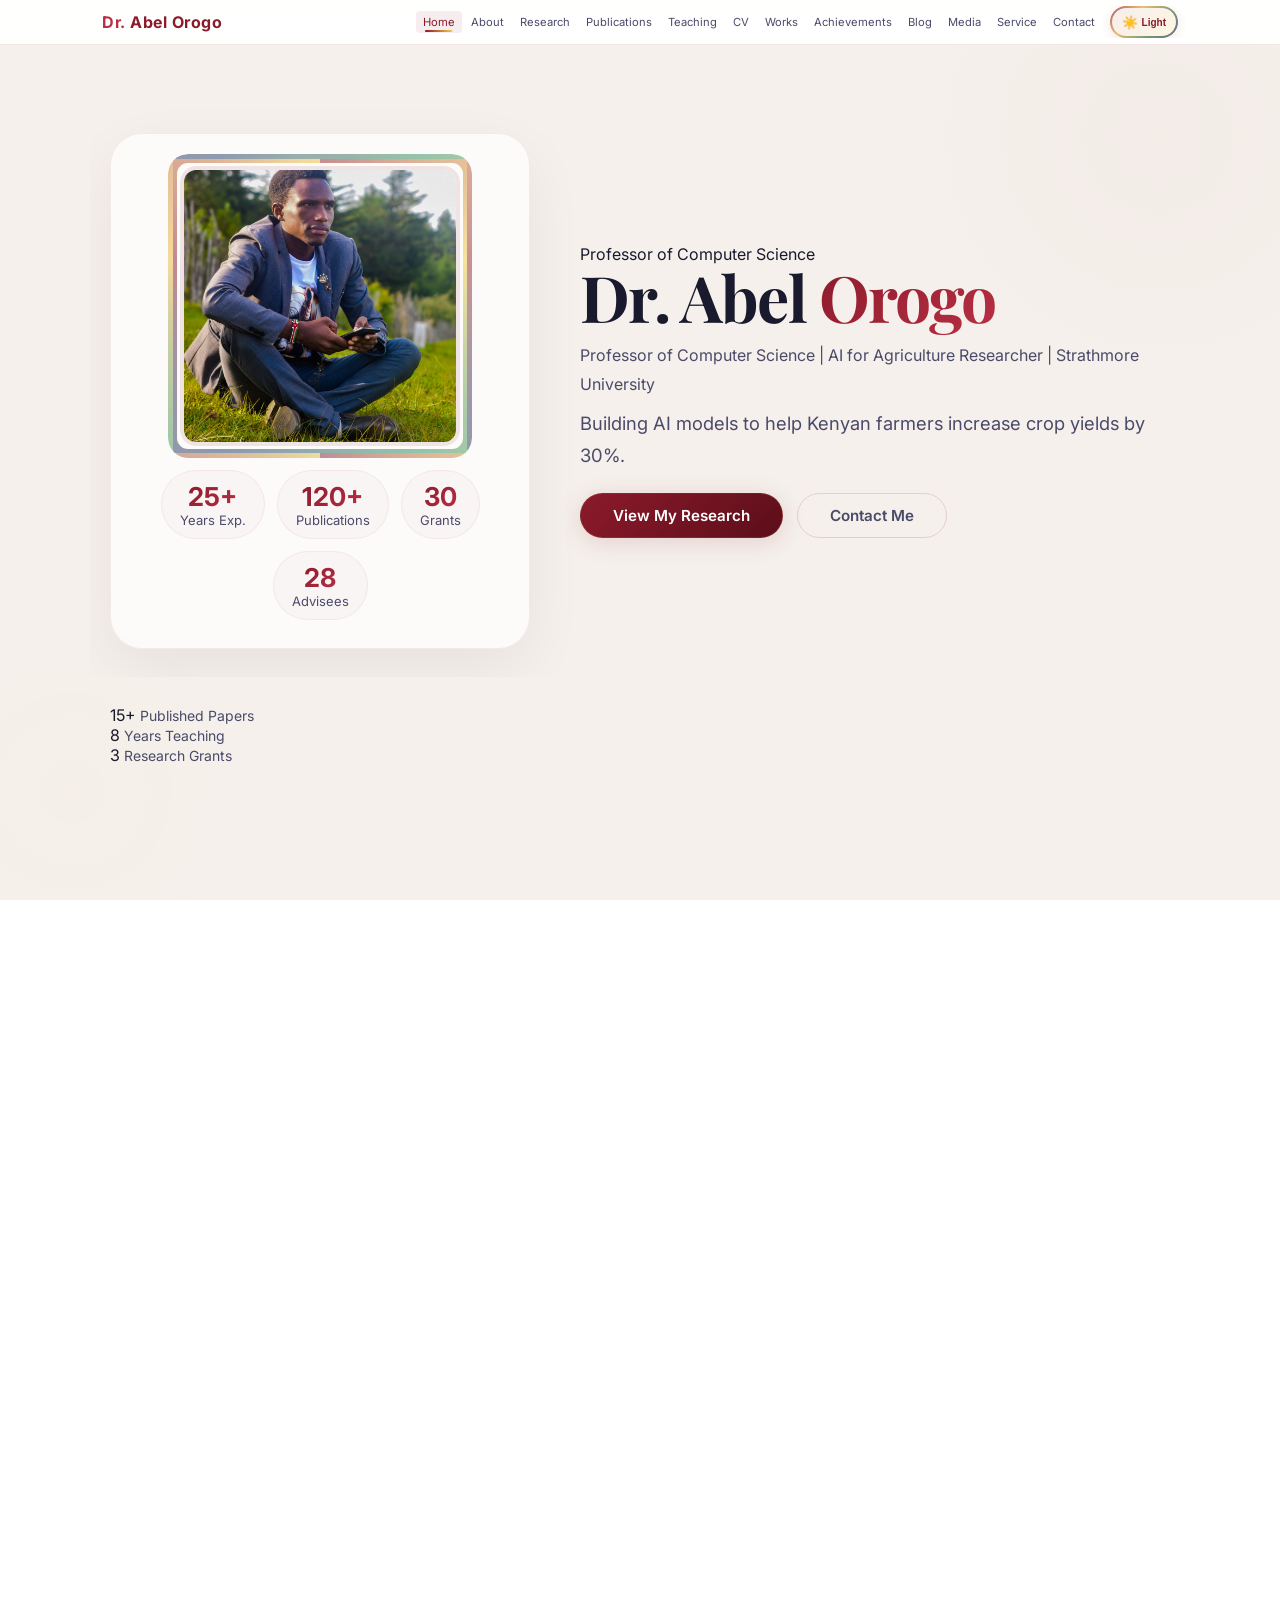
==== commit e9578ba6: "Complete portfolio update: Multi-color wave ring animation on home page photo, square photo design, " ====
--- a/index.html
+++ b/index.html
@@ -3,10 +3,11 @@
   <head>
     <meta charset="utf-8">
     <meta name="viewport" content="width=device-width, initial-scale=1.0">
-    <title>Professor Portfolio — Home</title>
+    <title>Dr. Abel Orogo · Professor of Computer Science</title>
     <link rel="preconnect" href="https://fonts.googleapis.com">
     <link rel="preconnect" href="https://fonts.gstatic.com" crossorigin>
-    <link href="https://fonts.googleapis.com/css2?family=Inter:wght@300;400;600;800&family=Merriweather:wght@300;700&display=swap" rel="stylesheet">
+    <link href="https://fonts.googleapis.com/css2?family=Inter:wght@300;400;500;600;700&family=Playfair+Display:wght@600;700&display=swap" rel="stylesheet">
+    <link rel="stylesheet" href="https://cdnjs.cloudflare.com/ajax/libs/font-awesome/6.0.0-beta3/css/all.min.css">
     <link rel="stylesheet" href="css/style.css">
   </head>
   <body>
@@ -14,7 +15,7 @@
     <!-- ===== HEADER ===== -->
     <header class="site-header">
       <div class="container header-inner">
-        <a class="logo" href="home.html"><span>Abel</span> Orogo</a>
+        <a class="logo" href="index.html"><span>Dr.</span> Abel Orogo</a>
         <nav class="nav" id="main-nav">
           <a href="index.html" class="active">Home</a>
           <a href="about.html">About</a>
@@ -41,37 +42,56 @@
 
     <main>
 
-      <!-- ===== HERO with 3D PHOTO & GREEN CYCLING ===== -->
-      <section class="hero" id="home">
-        <div class="container hero-inner">
-          <div class="hero-copy fade-up fade-up-d1">
-            <h1 class="name">Abel Orogo <span class="highlight">Mong'are</span></h1>
-            <p class="lead">Dynamic professional • Strategic thinker • Problem solver — Driving organizational growth through innovation and excellence.</p>
-            <div class="hero-ctas">
-              <a class="btn primary" href="cv.html">Download CV</a>
-              <a class="btn ghost" href="research.html">View Research</a>
-              <a class="btn ghost" href="publications.html">Publications</a>
-            </div>
-          </div>
-
-          <!-- 3D PHOTO CARD with GREEN CYCLING ANIMATION - LARGER -->
-          <div class="hero-card fade-up fade-up-d2" id="photo-card">
-            <div class="portrait-wrapper">
-              <div class="portrait-ring"></div>
-              <div class="portrait-3d floating" id="portrait-3d">
-                <img src="port.jpg" alt="Abel Orogo Mong'are" id="profile-img">
-              </div>
-            </div>
-            <ul class="quick-stats">
-              <li><strong>25+</strong><span>Years Exp.</span></li>
-              <li><strong>120+</strong><span>Publications</span></li>
-              <li><strong>30</strong><span>Grants</span></li>
-              <li><strong>28</strong><span>Advisees</span></li>
-            </ul>
-          </div>
-        </div>
-      </section>
-
+<!-- ===== HERO ===== -->
+<section class="hero" id="home">
+  <div class="container hero-inner">
+    <div class="hero-visual fade-up fade-up-d1">
+      <!-- 3D PHOTO CARD with MULTI-COLOR WAVE RING -->
+      <div class="hero-card" id="photo-card">
+        <div class="portrait-wrapper">
+          <div class="portrait-ring"></div>
+          <div class="portrait-3d floating" id="portrait-3d">
+            <img src="port.jpg" alt="Dr Abel Orogo portrait" class="hero-photo">
+          </div>
+        </div>
+        <ul class="quick-stats">
+          <li><strong>25+</strong><span>Years Exp.</span></li>
+          <li><strong>120+</strong><span>Publications</span></li>
+          <li><strong>30</strong><span>Grants</span></li>
+          <li><strong>28</strong><span>Advisees</span></li>
+        </ul>
+      </div>
+    </div>
+
+    <div class="hero-copy fade-up fade-up-d2">
+      <p class="eyebrow">Professor of Computer Science</p>
+      <h1>Dr. Abel <span class="highlight">Orogo</span></h1>
+      <p class="hero-subtitle">Professor of Computer Science | AI for Agriculture Researcher | Strathmore University</p>
+      <p class="hero-text">Building AI models to help Kenyan farmers increase crop yields by 30%.</p>
+      <div class="hero-actions">
+        <a class="btn primary" href="research.html">View My Research</a>
+        <a class="btn secondary" href="contact.html">Contact Me</a>
+      </div>
+    </div>
+  </div>
+
+  <div class="container hero-support fade-up fade-up-d3">
+    <div class="hero-stats">
+      <div class="hero-stat-card">
+        <span class="stat-value">15+</span>
+        <span class="stat-label">Published Papers</span>
+      </div>
+      <div class="hero-stat-card">
+        <span class="stat-value">8</span>
+        <span class="stat-label">Years Teaching</span>
+      </div>
+      <div class="hero-stat-card">
+        <span class="stat-value">3</span>
+        <span class="stat-label">Research Grants</span>
+      </div>
+    </div>
+  </div>
+</section>
       <!-- ===== QUICK LINKS / NAVIGATION CARDS ===== -->
       <section class="container quick-links">
         <h2 class="section-title fade-up">Explore My Work</h2>
@@ -266,7 +286,7 @@
 
     <footer class="site-footer">
       <div class="container">
-        <p>© <span id="year"></span> <span>Abel Orogo Mong'are</span> —  website built with excellence.</p>
+        <p>© <span id="year"></span> <span>Dr. Abel Orogo</span> — Built with <i class="fas fa-heart" style="color: var(--color-blue);"></i> for impact.</p>
         <p style="margin-top: 8px; font-size: 12px;">
           <a href="privacy.html" style="color: var(--muted); text-decoration: none;">Privacy Policy</a>
         </p>
--- a/css/style.css
+++ b/css/style.css
@@ -39,10 +39,17 @@
   --glass-green: rgba(45, 143, 92, 0.06);
   --glass-yellow: rgba(245, 200, 66, 0.06);
   --maxw: 1100px;
+  
+  /* Light Theme Override Variables */
+  --light-bg: #f5f0eb;
+  --light-text: #1a1a2e;
+  --light-muted: #4a4a6a;
+  --light-surface: rgba(255, 255, 255, 0.7);
+  --light-border: rgba(139, 26, 43, 0.08);
 }
 
 /* ============================================================
-   RESET & BASE - FIXED (No Horizontal Scrollbar)
+   RESET & BASE
    ============================================================ */
 * { 
   box-sizing: border-box; 
@@ -74,10 +81,12 @@
   overflow: hidden;
 }
 
-/* Light Theme - Full Page Coverage */
+/* ============================================================
+   LIGHT THEME - Full Page Coverage
+   ============================================================ */
 body.light-theme {
-  background: #f5f0eb !important;
-  color: #1a1a2e !important;
+  background: var(--light-bg) !important;
+  color: var(--light-text) !important;
 }
 
 body.light-theme .container {
@@ -100,7 +109,7 @@
 }
 
 /* ============================================================
-   HEADER & NAVIGATION - FIXED (No Horizontal Scrollbar)
+   HEADER & NAVIGATION
    ============================================================ */
 .site-header {
   backdrop-filter: blur(10px);
@@ -112,7 +121,7 @@
   border-bottom: 1px solid rgba(139, 26, 43, 0.15);
   transition: background 0.4s ease, border-color 0.4s ease;
   width: 100%;
-  overflow: hidden;
+  overflow: visible;
 }
 
 body.light-theme .site-header {
@@ -150,7 +159,7 @@
   color: var(--maroon-light) !important;
 }
 
-/* Navigation - Desktop - NO SCROLLBAR */
+/* Navigation - Desktop */
 .nav {
   display: flex;
   gap: 2px;
@@ -201,7 +210,7 @@
 .nav a.active::after { width: 60%; }
 
 body.light-theme .nav a {
-  color: #4a4a6a !important;
+  color: var(--light-muted) !important;
 }
 body.light-theme .nav a:hover {
   color: var(--maroon) !important;
@@ -238,10 +247,12 @@
 
 body.light-theme #nav-toggle {
   border-color: rgba(139, 26, 43, 0.15);
-  color: #4a4a6a;
-}
-
-/* Theme Toggle - Smaller & Visible */
+  color: var(--light-muted);
+}
+
+/* ============================================================
+   THEME TOGGLE
+   ============================================================ */
 .theme-toggle {
   background: linear-gradient(135deg, rgba(139, 26, 43, 0.15), rgba(245, 200, 66, 0.10));
   border: 2px solid rgba(245, 200, 66, 0.3);
@@ -322,113 +333,104 @@
 body.light-theme .theme-toggle:hover .toggle-label { color: var(--maroon-dark); }
 
 /* ============================================================
-   RESPONSIVE - NAVIGATION
+   HERO SECTION
    ============================================================ */
-
-/* Tablets - Smaller font */
-@media (max-width: 1100px) {
-  .nav a { 
-    font-size: 0.6rem; 
-    padding: 3px 5px; 
-  }
-  .logo { font-size: 0.85rem; }
-  .theme-toggle {
-    font-size: 12px;
-    padding: 2px 8px;
-    min-width: 44px;
-    min-height: 28px;
-  }
-  .theme-toggle .toggle-label {
-    font-size: 8px;
-  }
-  .theme-icon {
-    font-size: 11px;
-  }
-}
-
-/* Mobile - Hamburger Menu */
-@media (max-width: 900px) {
-  .nav {
-    display: none;
-    flex-direction: column;
-    gap: 4px;
-    background: rgba(8, 10, 18, 0.97);
-    padding: 12px;
-    border-radius: 12px;
-    position: absolute;
-    top: 46px;
-    right: 12px;
-    width: 180px;
-    max-height: 80vh;
-    overflow-y: auto;
-    border: 1px solid rgba(139, 26, 43, 0.15);
-    backdrop-filter: blur(10px);
-    box-shadow: 0 20px 50px rgba(0, 0, 0, 0.5);
-    justify-content: flex-start;
-    flex-wrap: nowrap;
-    z-index: 100;
-  }
-  
-  .nav.open { display: flex; }
-  .nav a::after { display: none; }
-  .nav a {
-    font-size: 0.8rem;
-    padding: 8px 12px;
-    white-space: nowrap;
-    width: 100%;
-    text-align: left;
-    border-radius: 4px;
-  }
-  .nav a:hover {
-    background: linear-gradient(135deg, rgba(139, 26, 43, 0.15), rgba(245, 200, 66, 0.08));
-  }
-  
-  #nav-toggle { display: block; }
-  
-  /* Hide scrollbar on mobile nav */
-  .nav::-webkit-scrollbar { display: none; }
-  .nav { -ms-overflow-style: none; scrollbar-width: none; }
-  
-  .theme-toggle {
-    font-size: 14px;
-    padding: 3px 8px;
-    min-width: 48px;
-    min-height: 30px;
-  }
-  .theme-toggle .toggle-label {
-    font-size: 9px;
-  }
-  .theme-icon {
-    font-size: 12px;
-  }
-}
-
-body.light-theme .nav {
-  background: rgba(255, 255, 255, 0.98) !important;
-  border-color: rgba(139, 26, 43, 0.1) !important;
-}
-
-/* Small Mobile */
-@media (max-width: 480px) {
-  .logo { font-size: 0.75rem; }
-  .header-inner { padding: 0 8px; gap: 3px; }
-  .nav {
-    width: 160px;
-    right: 8px;
-    top: 42px;
-    padding: 8px;
-  }
-  .nav a { font-size: 0.7rem; padding: 6px 10px; }
-  #nav-toggle { font-size: 14px; padding: 2px 6px; }
-  
-  .theme-toggle {
-    font-size: 11px;
-    padding: 2px 6px;
-    min-width: 38px;
-    min-height: 24px;
-  }
-  .theme-toggle .toggle-label { font-size: 7px; }
-  .theme-icon { font-size: 10px; }
+.hero {
+  padding: 60px 0 40px;
+  position: relative;
+}
+
+.hero::before {
+  content: '';
+  position: absolute;
+  top: -20%;
+  right: -10%;
+  width: 500px;
+  height: 500px;
+  background: radial-gradient(circle, rgba(139, 26, 43, 0.06), transparent 70%);
+  pointer-events: none;
+}
+
+.hero::after {
+  content: '';
+  position: absolute;
+  bottom: -20%;
+  left: -10%;
+  width: 400px;
+  height: 400px;
+  background: radial-gradient(circle, rgba(245, 200, 66, 0.04), transparent 70%);
+  pointer-events: none;
+}
+
+body.light-theme .hero::before,
+body.light-theme .hero::after {
+  opacity: 0.3;
+}
+
+.hero-inner {
+  display: flex;
+  gap: 50px;
+  align-items: center;
+  position: relative;
+  z-index: 1;
+}
+
+.hero-copy { flex: 1; }
+
+.hero h1 {
+  font-family: 'Playfair Display', serif;
+  font-size: clamp(3.2rem, 5vw, 5rem);
+  line-height: 1.03;
+  margin: 0 0 12px;
+  letter-spacing: -0.03em;
+  color: #fff;
+  transition: color 0.3s ease;
+}
+
+.hero h1 .highlight {
+  background: linear-gradient(135deg, var(--yellow), var(--maroon-light));
+  -webkit-background-clip: text;
+  -webkit-text-fill-color: transparent;
+  background-clip: text;
+}
+
+body.light-theme .hero h1 {
+  color: var(--light-text) !important;
+}
+body.light-theme .hero h1 .highlight {
+  background: linear-gradient(135deg, var(--maroon), var(--maroon-light));
+  -webkit-background-clip: text;
+  -webkit-text-fill-color: transparent;
+  background-clip: text;
+}
+
+.hero-subtitle {
+  color: var(--muted);
+  font-size: 1rem;
+  line-height: 1.8;
+  max-width: 740px;
+  margin: 0 0 8px;
+  transition: color 0.3s ease;
+}
+
+.hero-text {
+  color: var(--muted);
+  font-size: 1.15rem;
+  line-height: 1.75;
+  max-width: 740px;
+  margin: 0 0 22px;
+  transition: color 0.3s ease;
+}
+
+body.light-theme .hero-subtitle,
+body.light-theme .hero-text {
+  color: var(--light-muted) !important;
+}
+
+.hero-actions {
+  display: flex;
+  gap: 14px;
+  flex-wrap: wrap;
 }
 
 /* ============================================================
@@ -466,22 +468,22 @@
   box-shadow: 0 8px 35px rgba(139, 26, 43, 0.25);
 }
 
-.btn.ghost {
+.btn.secondary {
   border: 1px solid rgba(245, 200, 66, 0.15);
   color: var(--muted);
   background: transparent;
 }
-.btn.ghost:hover {
+.btn.secondary:hover {
   background: linear-gradient(135deg, rgba(139, 26, 43, 0.1), rgba(245, 200, 66, 0.05));
   color: #fff;
   border-color: var(--yellow);
 }
 
-body.light-theme .btn.ghost {
+body.light-theme .btn.secondary {
   border-color: rgba(139, 26, 43, 0.15);
-  color: #4a4a6a;
-}
-body.light-theme .btn.ghost:hover {
+  color: var(--light-muted);
+}
+body.light-theme .btn.secondary:hover {
   background: rgba(139, 26, 43, 0.06);
   color: var(--maroon);
   border-color: var(--maroon);
@@ -493,98 +495,7 @@
 }
 
 /* ============================================================
-   HERO SECTION (Home)
-   ============================================================ */
-.hero {
-  padding: 60px 0 40px;
-  position: relative;
-}
-
-.hero::before {
-  content: '';
-  position: absolute;
-  top: -20%;
-  right: -10%;
-  width: 500px;
-  height: 500px;
-  background: radial-gradient(circle, rgba(139, 26, 43, 0.06), transparent 70%);
-  pointer-events: none;
-}
-
-.hero::after {
-  content: '';
-  position: absolute;
-  bottom: -20%;
-  left: -10%;
-  width: 400px;
-  height: 400px;
-  background: radial-gradient(circle, rgba(245, 200, 66, 0.04), transparent 70%);
-  pointer-events: none;
-}
-
-body.light-theme .hero::before,
-body.light-theme .hero::after {
-  opacity: 0.3;
-}
-
-.hero-inner {
-  display: flex;
-  gap: 50px;
-  align-items: center;
-  position: relative;
-  z-index: 1;
-}
-
-.hero-copy { flex: 1; }
-
-.name {
-  font-family: 'Merriweather', serif;
-  font-size: 44px;
-  margin: 0 0 12px;
-  letter-spacing: -0.5px;
-  color: #fff;
-  line-height: 1.1;
-  transition: color 0.3s ease;
-}
-
-.name .highlight {
-  background: linear-gradient(135deg, var(--yellow), var(--maroon-light));
-  -webkit-background-clip: text;
-  -webkit-text-fill-color: transparent;
-  background-clip: text;
-}
-
-body.light-theme .name {
-  color: #1a1a2e !important;
-}
-body.light-theme .name .highlight {
-  background: linear-gradient(135deg, var(--maroon), var(--maroon-light));
-  -webkit-background-clip: text;
-  -webkit-text-fill-color: transparent;
-  background-clip: text;
-}
-
-.lead {
-  color: var(--muted);
-  margin: 0 0 22px;
-  font-size: 18px;
-  line-height: 1.7;
-  max-width: 540px;
-  transition: color 0.3s ease;
-}
-
-body.light-theme .lead {
-  color: #4a4a6a !important;
-}
-
-.hero-ctas {
-  display: flex;
-  gap: 14px;
-  flex-wrap: wrap;
-}
-
-/* ============================================================
-   3D PHOTO CARD with MULTI-COLOR CYCLING RING
+   3D PHOTO CARD with MULTI-COLOR WAVE RING
    ============================================================ */
 .hero-card {
   width: 360px;
@@ -611,7 +522,7 @@
   box-shadow: 0 20px 60px rgba(0, 0, 0, 0.08) !important;
 }
 
-/* Portrait Wrapper for Ring */
+/* Portrait Wrapper for Wave Ring */
 .portrait-wrapper {
   position: relative;
   width: 200px;
@@ -619,7 +530,7 @@
   flex-shrink: 0;
 }
 
-/* Multi-Color Cycling Ring Animation - Maroon, Yellow, Green, Blue */
+/* Multi-Color Wave Ring Animation - Maroon, Yellow, Green, Blue */
 .portrait-ring {
   position: absolute;
   inset: -8px;
@@ -640,7 +551,7 @@
   z-index: 0;
 }
 
-/* Ring glow effect */
+/* Wave glow effect */
 .portrait-ring::after {
   content: '';
   position: absolute;
@@ -671,6 +582,7 @@
   50% { opacity: 1; transform: scale(1.02); }
 }
 
+/* 3D Photo with Wave effect */
 .portrait-3d {
   width: 190px;
   height: 190px;
@@ -697,6 +609,7 @@
   will-change: transform;
 }
 
+/* Wave ripple effect on photo hover */
 .portrait-3d::after {
   content: '';
   position: absolute;
@@ -804,7 +717,7 @@
 body.light-theme .quick-stats li {
   background: linear-gradient(135deg, rgba(139, 26, 43, 0.04), rgba(245, 200, 66, 0.04)) !important;
   border-color: rgba(139, 26, 43, 0.06) !important;
-  color: #4a4a6a !important;
+  color: var(--light-muted) !important;
 }
 body.light-theme .quick-stats li strong {
   background: linear-gradient(135deg, var(--maroon), var(--maroon-light));
@@ -830,8 +743,8 @@
 }
 
 body.light-theme .page-hero-inner {
-  background: rgba(255, 255, 255, 0.6) !important;
-  border-color: rgba(139, 26, 43, 0.06) !important;
+  background: var(--light-surface) !important;
+  border-color: var(--light-border) !important;
 }
 
 .page-hero-image { flex-shrink: 0; }
@@ -850,7 +763,7 @@
 .page-hero-content { flex: 1; }
 
 .page-title {
-  font-family: 'Merriweather', serif;
+  font-family: 'Playfair Display', serif;
   font-size: 40px;
   color: #fff;
   margin-bottom: 8px;
@@ -865,7 +778,7 @@
 }
 
 body.light-theme .page-title {
-  color: #1a1a2e !important;
+  color: var(--light-text) !important;
 }
 body.light-theme .page-title .highlight {
   background: linear-gradient(135deg, var(--maroon), var(--maroon-light));
@@ -881,11 +794,11 @@
 }
 
 body.light-theme .page-subtitle {
-  color: #4a4a6a !important;
+  color: var(--light-muted) !important;
 }
 
 .section-title {
-  font-family: 'Merriweather', serif;
+  font-family: 'Playfair Display', serif;
   color: #fff;
   margin-bottom: 20px;
   font-size: 30px;
@@ -908,7 +821,7 @@
 }
 
 body.light-theme .section-title {
-  color: #1a1a2e !important;
+  color: var(--light-text) !important;
 }
 body.light-theme .section-title::after {
   background: linear-gradient(90deg, var(--maroon), var(--yellow));
@@ -938,8 +851,8 @@
 }
 
 body.light-theme .card {
-  background: rgba(255, 255, 255, 0.7) !important;
-  border-color: rgba(139, 26, 43, 0.08) !important;
+  background: var(--light-surface) !important;
+  border-color: var(--light-border) !important;
   backdrop-filter: blur(4px);
 }
 body.light-theme .card:hover {
@@ -976,10 +889,10 @@
 
 body.light-theme .content-main h2,
 body.light-theme .content-main h3 {
-  color: #1a1a2e !important;
+  color: var(--light-text) !important;
 }
 body.light-theme .content-main p {
-  color: #4a4a6a !important;
+  color: var(--light-muted) !important;
 }
 
 .research-list {
@@ -1000,8 +913,8 @@
 
 body.light-theme .research-list li {
   background: rgba(139, 26, 43, 0.04) !important;
-  color: #4a4a6a !important;
-  border-color: rgba(139, 26, 43, 0.04) !important;
+  color: var(--light-muted) !important;
+  border-color: var(--light-border) !important;
 }
 
 .info-card {
@@ -1034,18 +947,18 @@
 }
 
 body.light-theme .info-card {
-  background: rgba(255, 255, 255, 0.7) !important;
-  border-color: rgba(139, 26, 43, 0.08) !important;
+  background: var(--light-surface) !important;
+  border-color: var(--light-border) !important;
 }
 body.light-theme .info-card h3 {
   color: var(--maroon) !important;
 }
 body.light-theme .info-card ul li {
-  color: #4a4a6a !important;
-  border-color: rgba(139, 26, 43, 0.04) !important;
+  color: var(--light-muted) !important;
+  border-color: var(--light-border) !important;
 }
 body.light-theme .info-card ul li strong {
-  color: #1a1a2e !important;
+  color: var(--light-text) !important;
 }
 
 /* ============================================================
@@ -1073,8 +986,8 @@
 }
 
 body.light-theme .cv-section {
-  background: rgba(255, 255, 255, 0.7) !important;
-  border-color: rgba(139, 26, 43, 0.08) !important;
+  background: var(--light-surface) !important;
+  border-color: var(--light-border) !important;
 }
 body.light-theme .cv-section h2 {
   color: var(--maroon) !important;
@@ -1105,7 +1018,7 @@
   color: var(--maroon) !important;
 }
 body.light-theme .timeline-item {
-  border-color: rgba(139, 26, 43, 0.04) !important;
+  border-color: var(--light-border) !important;
 }
 
 .timeline-content h4 { 
@@ -1126,13 +1039,13 @@
 }
 
 body.light-theme .timeline-content h4 {
-  color: #1a1a2e !important;
+  color: var(--light-text) !important;
 }
 body.light-theme .timeline-content p {
-  color: #4a4a6a !important;
+  color: var(--light-muted) !important;
 }
 body.light-theme .timeline-content .description {
-  color: #4a4a6a !important;
+  color: var(--light-muted) !important;
 }
 
 /* Skills */
@@ -1158,7 +1071,7 @@
 }
 
 body.light-theme .skill-item h4 {
-  color: #1a1a2e !important;
+  color: var(--light-text) !important;
 }
 body.light-theme .skill-bar {
   background: rgba(139, 26, 43, 0.08) !important;
@@ -1190,12 +1103,13 @@
   border-color: rgba(245, 200, 66, 0.1);
 }
 .area-icon { font-size: 36px; margin-bottom: 12px; }
-.research-area h3 { color: #fff; margin-bottom: 8px; }
+.research-area h3 { color: #fff; margin-bottom: 8px; transition: color 0.3s ease; }
 .research-area p {
   color: var(--muted);
   font-size: 14px;
   line-height: 1.6;
   margin-bottom: 12px;
+  transition: color 0.3s ease;
 }
 .area-tags {
   display: flex;
@@ -1213,19 +1127,19 @@
 }
 
 body.light-theme .research-area {
-  background: rgba(255, 255, 255, 0.7) !important;
-  border-color: rgba(139, 26, 43, 0.08) !important;
+  background: var(--light-surface) !important;
+  border-color: var(--light-border) !important;
 }
 body.light-theme .research-area h3 {
-  color: #1a1a2e !important;
+  color: var(--light-text) !important;
 }
 body.light-theme .research-area p {
-  color: #4a4a6a !important;
+  color: var(--light-muted) !important;
 }
 body.light-theme .area-tags span {
   background: rgba(139, 26, 43, 0.04) !important;
-  color: #4a4a6a !important;
-  border-color: rgba(139, 26, 43, 0.04) !important;
+  color: var(--light-muted) !important;
+  border-color: var(--light-border) !important;
 }
 
 .projects-list {
@@ -1288,17 +1202,17 @@
 }
 
 body.light-theme .project-item {
-  background: rgba(255, 255, 255, 0.7) !important;
-  border-color: rgba(139, 26, 43, 0.08) !important;
+  background: var(--light-surface) !important;
+  border-color: var(--light-border) !important;
 }
 body.light-theme .project-header h3 {
-  color: #1a1a2e !important;
+  color: var(--light-text) !important;
 }
 body.light-theme .project-funding {
   color: var(--maroon) !important;
 }
 body.light-theme .project-item p {
-  color: #4a4a6a !important;
+  color: var(--light-muted) !important;
 }
 body.light-theme .project-status {
   color: var(--maroon-light) !important;
@@ -1339,8 +1253,8 @@
 }
 
 body.light-theme .impact-item {
-  background: rgba(255, 255, 255, 0.7) !important;
-  border-color: rgba(139, 26, 43, 0.08) !important;
+  background: var(--light-surface) !important;
+  border-color: var(--light-border) !important;
 }
 body.light-theme .impact-number {
   background: linear-gradient(135deg, var(--maroon), var(--maroon-light));
@@ -1349,7 +1263,7 @@
   background-clip: text;
 }
 body.light-theme .impact-label {
-  color: #4a4a6a !important;
+  color: var(--light-muted) !important;
 }
 
 /* ============================================================
@@ -1383,7 +1297,7 @@
 }
 
 body.light-theme .filter-btn {
-  color: #4a4a6a !important;
+  color: var(--light-muted) !important;
   border-color: rgba(139, 26, 43, 0.1) !important;
 }
 body.light-theme .filter-btn:hover {
@@ -1463,20 +1377,20 @@
 }
 
 body.light-theme .publication-item {
-  background: rgba(255, 255, 255, 0.7) !important;
-  border-color: rgba(139, 26, 43, 0.08) !important;
+  background: var(--light-surface) !important;
+  border-color: var(--light-border) !important;
 }
 body.light-theme .pub-type {
   color: var(--maroon) !important;
 }
 body.light-theme .publication-item h3 {
-  color: #1a1a2e !important;
+  color: var(--light-text) !important;
 }
 body.light-theme .pub-authors {
-  color: #4a4a6a !important;
+  color: var(--light-muted) !important;
 }
 body.light-theme .pub-journal {
-  color: #4a4a6a !important;
+  color: var(--light-muted) !important;
 }
 body.light-theme .pub-year {
   color: var(--maroon-light) !important;
@@ -1488,7 +1402,7 @@
   color: var(--maroon-dark) !important;
 }
 body.light-theme .pub-citations {
-  color: #4a4a6a !important;
+  color: var(--light-muted) !important;
 }
 
 /* ============================================================
@@ -1515,14 +1429,14 @@
 }
 
 body.light-theme .teaching-philosophy {
-  background: rgba(255, 255, 255, 0.7) !important;
-  border-color: rgba(139, 26, 43, 0.08) !important;
+  background: var(--light-surface) !important;
+  border-color: var(--light-border) !important;
 }
 body.light-theme .teaching-philosophy h2 {
   color: var(--maroon) !important;
 }
 body.light-theme .teaching-philosophy p {
-  color: #4a4a6a !important;
+  color: var(--light-muted) !important;
 }
 
 .courses-grid {
@@ -1586,25 +1500,25 @@
 }
 
 body.light-theme .course-card {
-  background: rgba(255, 255, 255, 0.7) !important;
-  border-color: rgba(139, 26, 43, 0.08) !important;
+  background: var(--light-surface) !important;
+  border-color: var(--light-border) !important;
 }
 body.light-theme .course-header h3 {
-  color: #1a1a2e !important;
+  color: var(--light-text) !important;
 }
 body.light-theme .course-level {
   background: rgba(139, 26, 43, 0.06) !important;
   color: var(--maroon) !important;
-  border-color: rgba(139, 26, 43, 0.08) !important;
+  border-color: var(--light-border) !important;
 }
 body.light-theme .course-code {
   color: var(--maroon) !important;
 }
 body.light-theme .course-card p {
-  color: #4a4a6a !important;
+  color: var(--light-muted) !important;
 }
 body.light-theme .course-stats {
-  color: #4a4a6a !important;
+  color: var(--light-muted) !important;
 }
 
 .supervision-grid {
@@ -1641,17 +1555,17 @@
 }
 
 body.light-theme .supervision-item {
-  background: rgba(255, 255, 255, 0.7) !important;
-  border-color: rgba(139, 26, 43, 0.08) !important;
+  background: var(--light-surface) !important;
+  border-color: var(--light-border) !important;
 }
 body.light-theme .supervision-item h4 {
-  color: #1a1a2e !important;
+  color: var(--light-text) !important;
 }
 body.light-theme .supervision-item p {
-  color: #4a4a6a !important;
+  color: var(--light-muted) !important;
 }
 body.light-theme .supervision-item p strong {
-  color: #1a1a2e !important;
+  color: var(--light-text) !important;
 }
 
 .testimonials-grid {
@@ -1704,20 +1618,20 @@
 }
 
 body.light-theme .testimonial-item {
-  background: rgba(255, 255, 255, 0.7) !important;
-  border-color: rgba(139, 26, 43, 0.08) !important;
+  background: var(--light-surface) !important;
+  border-color: var(--light-border) !important;
 }
 body.light-theme .testimonial-item::before {
   color: var(--maroon) !important;
 }
 body.light-theme .testimonial-item p {
-  color: #4a4a6a !important;
+  color: var(--light-muted) !important;
 }
 body.light-theme .testimonial-author strong {
-  color: #1a1a2e !important;
+  color: var(--light-text) !important;
 }
 body.light-theme .testimonial-author span {
-  color: #4a4a6a !important;
+  color: var(--light-muted) !important;
 }
 
 /* ============================================================
@@ -1775,8 +1689,8 @@
 }
 
 body.light-theme .work-card {
-  background: rgba(255, 255, 255, 0.7) !important;
-  border-color: rgba(139, 26, 43, 0.08) !important;
+  background: var(--light-surface) !important;
+  border-color: var(--light-border) !important;
 }
 body.light-theme .work-card:hover {
   background: rgba(255, 255, 255, 0.9) !important;
@@ -1784,13 +1698,13 @@
   box-shadow: 0 16px 40px rgba(0, 0, 0, 0.06) !important;
 }
 body.light-theme .work-info h3 {
-  color: #1a1a2e !important;
+  color: var(--light-text) !important;
 }
 body.light-theme .work-meta {
   color: var(--maroon-light) !important;
 }
 body.light-theme .work-info p {
-  color: #4a4a6a !important;
+  color: var(--light-muted) !important;
 }
 
 /* ============================================================
@@ -1838,8 +1752,8 @@
 }
 
 body.light-theme .achievement-card {
-  background: rgba(255, 255, 255, 0.7) !important;
-  border-color: rgba(139, 26, 43, 0.08) !important;
+  background: var(--light-surface) !important;
+  border-color: var(--light-border) !important;
 }
 body.light-theme .achievement-card:hover {
   background: rgba(255, 255, 255, 0.9) !important;
@@ -1847,13 +1761,13 @@
   box-shadow: 0 12px 30px rgba(0, 0, 0, 0.06) !important;
 }
 body.light-theme .achievement-content h3 {
-  color: #1a1a2e !important;
+  color: var(--light-text) !important;
 }
 body.light-theme .achievement-year {
   color: var(--maroon-light) !important;
 }
 body.light-theme .achievement-content p {
-  color: #4a4a6a !important;
+  color: var(--light-muted) !important;
 }
 
 .achievement-stats {
@@ -1886,8 +1800,8 @@
 }
 
 body.light-theme .stat-box {
-  background: rgba(255, 255, 255, 0.7) !important;
-  border-color: rgba(139, 26, 43, 0.08) !important;
+  background: var(--light-surface) !important;
+  border-color: var(--light-border) !important;
 }
 body.light-theme .stat-number {
   background: linear-gradient(135deg, var(--maroon), var(--maroon-light));
@@ -1896,7 +1810,7 @@
   background-clip: text;
 }
 body.light-theme .stat-label {
-  color: #4a4a6a !important;
+  color: var(--light-muted) !important;
 }
 
 /* ============================================================
@@ -1955,20 +1869,20 @@
 }
 
 body.light-theme .contact-form-wrapper {
-  background: rgba(255, 255, 255, 0.7) !important;
-  border-color: rgba(139, 26, 43, 0.08) !important;
+  background: var(--light-surface) !important;
+  border-color: var(--light-border) !important;
 }
 body.light-theme .contact-form-wrapper h2 {
-  color: #1a1a2e !important;
+  color: var(--light-text) !important;
 }
 body.light-theme .contact-form label {
-  color: #4a4a6a !important;
+  color: var(--light-muted) !important;
 }
 body.light-theme .contact-form input,
 body.light-theme .contact-form textarea {
   background: rgba(255, 255, 255, 0.8) !important;
   border-color: rgba(139, 26, 43, 0.1) !important;
-  color: #1a1a2e !important;
+  color: var(--light-text) !important;
 }
 body.light-theme .contact-form input:focus,
 body.light-theme .contact-form textarea:focus {
@@ -2019,21 +1933,21 @@
 .contact-item a:hover { color: var(--yellow); }
 
 body.light-theme .contact-card {
-  background: rgba(255, 255, 255, 0.7) !important;
-  border-color: rgba(139, 26, 43, 0.08) !important;
+  background: var(--light-surface) !important;
+  border-color: var(--light-border) !important;
 }
 body.light-theme .contact-card h3 {
   color: var(--maroon) !important;
 }
 body.light-theme .contact-item {
-  border-color: rgba(139, 26, 43, 0.04) !important;
+  border-color: var(--light-border) !important;
 }
 body.light-theme .contact-item h4 {
-  color: #1a1a2e !important;
+  color: var(--light-text) !important;
 }
 body.light-theme .contact-item a,
 body.light-theme .contact-item p {
-  color: #4a4a6a !important;
+  color: var(--light-muted) !important;
 }
 body.light-theme .contact-item a:hover {
   color: var(--maroon) !important;
@@ -2061,11 +1975,11 @@
 }
 
 body.light-theme .office-hours li {
-  color: #4a4a6a !important;
-  border-color: rgba(139, 26, 43, 0.04) !important;
+  color: var(--light-muted) !important;
+  border-color: var(--light-border) !important;
 }
 body.light-theme .appointment-note {
-  color: #4a4a6a !important;
+  color: var(--light-muted) !important;
 }
 
 /* ============================================================
@@ -2149,8 +2063,8 @@
 .read-more:hover { color: var(--yellow-light); }
 
 body.light-theme .blog-post {
-  background: rgba(255, 255, 255, 0.7) !important;
-  border-color: rgba(139, 26, 43, 0.08) !important;
+  background: var(--light-surface) !important;
+  border-color: var(--light-border) !important;
 }
 body.light-theme .blog-post:hover {
   background: rgba(255, 255, 255, 0.9) !important;
@@ -2161,15 +2075,15 @@
   color: var(--maroon) !important;
 }
 body.light-theme .blog-content h2 {
-  color: #1a1a2e !important;
+  color: var(--light-text) !important;
 }
 body.light-theme .blog-content p {
-  color: #4a4a6a !important;
+  color: var(--light-muted) !important;
 }
 body.light-theme .blog-tags span {
   background: rgba(139, 26, 43, 0.04) !important;
-  color: #4a4a6a !important;
-  border-color: rgba(139, 26, 43, 0.04) !important;
+  color: var(--light-muted) !important;
+  border-color: var(--light-border) !important;
 }
 body.light-theme .read-more {
   color: var(--maroon) !important;
@@ -2230,21 +2144,21 @@
 .media-link:hover { color: var(--yellow-light); }
 
 body.light-theme .media-item {
-  background: rgba(255, 255, 255, 0.7) !important;
-  border-color: rgba(139, 26, 43, 0.08) !important;
+  background: var(--light-surface) !important;
+  border-color: var(--light-border) !important;
 }
 body.light-theme .media-item:hover {
   background: rgba(255, 255, 255, 0.9) !important;
   border-color: rgba(139, 26, 43, 0.15) !important;
 }
 body.light-theme .media-content h3 {
-  color: #1a1a2e !important;
+  color: var(--light-text) !important;
 }
 body.light-theme .media-source {
   color: var(--maroon) !important;
 }
 body.light-theme .media-content p {
-  color: #4a4a6a !important;
+  color: var(--light-muted) !important;
 }
 body.light-theme .media-link {
   color: var(--maroon) !important;
@@ -2298,18 +2212,18 @@
 }
 
 body.light-theme .service-section {
-  background: rgba(255, 255, 255, 0.7) !important;
-  border-color: rgba(139, 26, 43, 0.08) !important;
+  background: var(--light-surface) !important;
+  border-color: var(--light-border) !important;
 }
 body.light-theme .service-section h2 {
   color: var(--maroon) !important;
 }
 body.light-theme .service-list li {
-  color: #4a4a6a !important;
-  border-color: rgba(139, 26, 43, 0.04) !important;
+  color: var(--light-muted) !important;
+  border-color: var(--light-border) !important;
 }
 body.light-theme .service-list li strong {
-  color: #1a1a2e !important;
+  color: var(--light-text) !important;
 }
 
 /* ============================================================
@@ -2369,8 +2283,8 @@
 }
 
 body.light-theme .quick-link-card {
-  background: rgba(255, 255, 255, 0.7) !important;
-  border-color: rgba(139, 26, 43, 0.08) !important;
+  background: var(--light-surface) !important;
+  border-color: var(--light-border) !important;
 }
 body.light-theme .quick-link-card:hover {
   background: rgba(255, 255, 255, 0.9) !important;
@@ -2378,10 +2292,10 @@
   box-shadow: 0 16px 40px rgba(0, 0, 0, 0.06) !important;
 }
 body.light-theme .quick-link-card h3 {
-  color: #1a1a2e !important;
+  color: var(--light-text) !important;
 }
 body.light-theme .quick-link-card p {
-  color: #4a4a6a !important;
+  color: var(--light-muted) !important;
 }
 body.light-theme .ql-arrow {
   color: var(--maroon) !important;
@@ -2426,8 +2340,8 @@
 }
 
 body.light-theme .impact-item-home {
-  background: rgba(255, 255, 255, 0.7) !important;
-  border-color: rgba(139, 26, 43, 0.08) !important;
+  background: var(--light-surface) !important;
+  border-color: var(--light-border) !important;
 }
 body.light-theme .impact-item-home:hover {
   background: rgba(255, 255, 255, 0.9) !important;
@@ -2441,7 +2355,7 @@
   background-clip: text;
 }
 body.light-theme .impact-label-home {
-  color: #4a4a6a !important;
+  color: var(--light-muted) !important;
 }
 
 /* Updates Section */
@@ -2494,8 +2408,8 @@
 .update-content a:hover { color: var(--yellow-light); }
 
 body.light-theme .update-item {
-  background: rgba(255, 255, 255, 0.7) !important;
-  border-color: rgba(139, 26, 43, 0.08) !important;
+  background: var(--light-surface) !important;
+  border-color: var(--light-border) !important;
 }
 body.light-theme .update-item:hover {
   background: rgba(255, 255, 255, 0.9) !important;
@@ -2505,10 +2419,10 @@
   color: var(--maroon) !important;
 }
 body.light-theme .update-content h4 {
-  color: #1a1a2e !important;
+  color: var(--light-text) !important;
 }
 body.light-theme .update-content p {
-  color: #4a4a6a !important;
+  color: var(--light-muted) !important;
 }
 body.light-theme .update-content a {
   color: var(--maroon) !important;
@@ -2552,8 +2466,8 @@
 }
 
 body.light-theme .preview-card {
-  background: rgba(255, 255, 255, 0.7) !important;
-  border-color: rgba(139, 26, 43, 0.08) !important;
+  background: var(--light-surface) !important;
+  border-color: var(--light-border) !important;
 }
 body.light-theme .preview-card:hover {
   background: rgba(255, 255, 255, 0.9) !important;
@@ -2561,10 +2475,10 @@
   box-shadow: 0 12px 40px rgba(0, 0, 0, 0.06) !important;
 }
 body.light-theme .preview-card h3 {
-  color: #1a1a2e !important;
+  color: var(--light-text) !important;
 }
 body.light-theme .preview-card p {
-  color: #4a4a6a !important;
+  color: var(--light-muted) !important;
 }
 
 /* ============================================================
@@ -2587,8 +2501,8 @@
 }
 
 body.light-theme .site-footer {
-  border-top-color: rgba(139, 26, 43, 0.06) !important;
-  color: #4a4a6a !important;
+  border-top-color: var(--light-border) !important;
+  color: var(--light-muted) !important;
 }
 body.light-theme .site-footer span {
   background: linear-gradient(135deg, var(--maroon), var(--maroon-light));
@@ -2780,4 +2694,375 @@
   .theme-icon {
     font-size: 14px;
   }
+}
+/* ============================================================
+   SQUARE HOME PAGE PHOTO WITH MULTI-COLOR RING
+   ============================================================ */
+
+/* Portrait Wrapper - Square */
+.portrait-wrapper {
+  position: relative;
+  width: 280px;
+  height: 280px;
+  flex-shrink: 0;
+}
+
+/* Multi-Color Ring - Square with rounded corners */
+.portrait-ring {
+  position: absolute;
+  inset: -12px;
+  border-radius: 20px;  /* Rounded corners for square */
+  background: conic-gradient(
+    from 0deg,
+    var(--maroon) 0%,
+    var(--yellow) 20%,
+    var(--green) 40%,
+    var(--blue) 60%,
+    var(--maroon) 80%,
+    var(--yellow) 100%
+  );
+  padding: 4px;
+  -webkit-mask: linear-gradient(#fff 0 0) content-box, linear-gradient(#fff 0 0);
+  mask: linear-gradient(#fff 0 0) content-box, linear-gradient(#fff 0 0);
+  -webkit-mask-composite: xor;
+  mask-composite: exclude;
+  opacity: 0.8;
+  animation: spinRing 4s linear infinite, glowPulse 3s ease-in-out infinite;
+  z-index: 0;
+}
+
+/* Glow effect behind the photo */
+.portrait-ring::before {
+  content: '';
+  position: absolute;
+  inset: -20px;
+  border-radius: 24px;
+  background: conic-gradient(
+    from 0deg,
+    var(--maroon-glow) 0%,
+    var(--yellow-glow) 20%,
+    var(--green-glow) 40%,
+    var(--blue-glow) 60%,
+    var(--maroon-glow) 80%,
+    var(--yellow-glow) 100%
+  );
+  filter: blur(30px);
+  opacity: 0.4;
+  animation: glowRotate 8s linear infinite;
+  z-index: -1;
+}
+
+@keyframes spinRing {
+  0% { transform: rotate(0deg); }
+  100% { transform: rotate(360deg); }
+}
+
+@keyframes glowPulse {
+  0%, 100% { 
+    opacity: 0.7; 
+    transform: scale(1); 
+  }
+  50% { 
+    opacity: 1; 
+    transform: scale(1.03); 
+  }
+}
+
+@keyframes glowRotate {
+  0% { transform: rotate(0deg); }
+  100% { transform: rotate(360deg); }
+}
+
+/* Square Photo - 3D with Tilt */
+.portrait-3d {
+  width: 100%;
+  height: 100%;
+  border-radius: 16px;  /* Rounded corners for square */
+  position: relative;
+  transform-style: preserve-3d;
+  transition: transform 0.3s cubic-bezier(0.23, 1, 0.32, 1);
+  will-change: transform;
+  cursor: pointer;
+  flex-shrink: 0;
+  z-index: 1;
+  overflow: hidden;  /* Ensures image stays within rounded corners */
+}
+
+.portrait-3d img {
+  width: 100%;
+  height: 100%;
+  object-fit: cover;
+  border-radius: 16px;
+  display: block;
+  border: 4px solid rgba(255, 255, 255, 0.1);
+  box-shadow: 
+    0 20px 60px rgba(0, 0, 0, 0.4),
+    0 0 40px rgba(245, 200, 66, 0.05);
+  transition: all 0.4s ease;
+  transform: translateZ(15px);
+}
+
+/* Floating animation */
+.portrait-3d.floating {
+  animation: floatFloat 4s ease-in-out infinite;
+}
+
+@keyframes floatFloat {
+  0%, 100% { 
+    transform: translateY(0px) rotateX(0deg) rotateY(0deg); 
+  }
+  50% { 
+    transform: translateY(-12px) rotateX(2deg) rotateY(4deg); 
+  }
+}
+
+/* Hover effects */
+.portrait-3d:hover {
+  transform: scale(1.03) rotateY(6deg) rotateX(4deg);
+}
+
+.portrait-3d:hover img {
+  border-color: rgba(245, 200, 66, 0.3);
+  box-shadow: 
+    0 30px 80px rgba(0, 0, 0, 0.5),
+    0 0 60px rgba(245, 200, 66, 0.1);
+}
+
+/* Sparkle effect on hover */
+.portrait-3d::before {
+  content: '';
+  position: absolute;
+  inset: -20px;
+  border-radius: 20px;
+  background: radial-gradient(circle at 30% 30%, rgba(245, 200, 66, 0.15), transparent 60%);
+  opacity: 0;
+  transition: opacity 0.5s ease;
+  pointer-events: none;
+  z-index: -1;
+}
+
+.portrait-3d:hover::before {
+  opacity: 1;
+}
+
+/* Reflection overlay */
+.portrait-3d::after {
+  content: '';
+  position: absolute;
+  inset: 0;
+  border-radius: 16px;
+  background: linear-gradient(135deg, 
+    rgba(255,255,255,0.08) 0%, 
+    transparent 40%,
+    transparent 60%,
+    rgba(255,255,255,0.03) 100%
+  );
+  pointer-events: none;
+  z-index: 2;
+}
+
+/* Hero Card */
+.hero-card {
+  width: 420px;
+  min-width: 340px;
+  background: linear-gradient(180deg, rgba(139, 26, 43, 0.04), rgba(26, 58, 106, 0.02));
+  border-radius: 32px;
+  padding: 32px 28px 28px;
+  display: flex;
+  flex-direction: column;
+  align-items: center;
+  gap: 24px;
+  box-shadow: 
+    0 20px 60px rgba(0, 0, 0, 0.3),
+    inset 0 1px 0 rgba(255, 255, 255, 0.05);
+  border: 1px solid rgba(139, 26, 43, 0.08);
+  transition: all 0.3s ease;
+  position: relative;
+  backdrop-filter: blur(4px);
+}
+
+.hero-card:hover {
+  border-color: rgba(245, 200, 66, 0.1);
+  box-shadow: 
+    0 30px 80px rgba(0, 0, 0, 0.4),
+    inset 0 1px 0 rgba(255, 255, 255, 0.08);
+}
+
+/* Quick Stats */
+.quick-stats {
+  list-style: none;
+  padding: 0;
+  margin: 0;
+  display: flex;
+  gap: 12px;
+  width: 100%;
+  justify-content: center;
+  flex-wrap: wrap;
+}
+
+.quick-stats li {
+  display: flex;
+  flex-direction: column;
+  align-items: center;
+  color: var(--muted);
+  font-size: 13px;
+  background: rgba(255, 255, 255, 0.03);
+  padding: 10px 18px;
+  border-radius: 40px;
+  border: 1px solid rgba(255, 255, 255, 0.04);
+  min-width: 70px;
+  transition: all 0.3s ease;
+  backdrop-filter: blur(2px);
+}
+
+.quick-stats li:hover {
+  background: rgba(255, 255, 255, 0.06);
+  transform: translateY(-2px);
+  border-color: rgba(245, 200, 66, 0.1);
+}
+
+.quick-stats li strong {
+  background: linear-gradient(135deg, var(--yellow), var(--maroon-light));
+  -webkit-background-clip: text;
+  -webkit-text-fill-color: transparent;
+  background-clip: text;
+  font-size: 26px;
+  font-weight: 700;
+}
+
+/* ============================================================
+   LIGHT THEME SUPPORT
+   ============================================================ */
+body.light-theme .hero-card {
+  background: rgba(255, 255, 255, 0.7) !important;
+  border-color: rgba(139, 26, 43, 0.08) !important;
+  box-shadow: 0 20px 60px rgba(0, 0, 0, 0.06) !important;
+}
+
+body.light-theme .quick-stats li {
+  background: rgba(139, 26, 43, 0.04) !important;
+  border-color: rgba(139, 26, 43, 0.06) !important;
+  color: var(--light-muted) !important;
+}
+
+body.light-theme .quick-stats li:hover {
+  background: rgba(139, 26, 43, 0.08) !important;
+}
+
+body.light-theme .quick-stats li strong {
+  background: linear-gradient(135deg, var(--maroon), var(--maroon-light));
+  -webkit-background-clip: text;
+  -webkit-text-fill-color: transparent;
+  background-clip: text;
+}
+
+body.light-theme .portrait-3d img {
+  border-color: rgba(139, 26, 43, 0.1);
+  box-shadow: 0 20px 60px rgba(0, 0, 0, 0.08);
+}
+
+body.light-theme .portrait-ring {
+  opacity: 0.5;
+}
+
+body.light-theme .portrait-ring::before {
+  opacity: 0.2;
+}
+
+/* ============================================================
+   RESPONSIVE
+   ============================================================ */
+
+/* Tablet */
+@media (max-width: 900px) {
+  .hero-card {
+    width: 100%;
+    max-width: 380px;
+    padding: 28px 20px 24px;
+  }
+  
+  .portrait-wrapper {
+    width: 220px;
+    height: 220px;
+  }
+  
+  .portrait-3d {
+    border-radius: 14px;
+  }
+  
+  .portrait-3d img {
+    border-radius: 14px;
+  }
+  
+  .portrait-3d::after {
+    border-radius: 14px;
+  }
+  
+  .portrait-ring {
+    inset: -10px;
+    border-radius: 16px;
+  }
+  
+  .portrait-ring::before {
+    border-radius: 18px;
+  }
+  
+  .quick-stats li {
+    padding: 8px 14px;
+    font-size: 12px;
+    min-width: 60px;
+  }
+  
+  .quick-stats li strong {
+    font-size: 22px;
+  }
+}
+
+/* Small Mobile */
+@media (max-width: 480px) {
+  .hero-card {
+    padding: 20px 16px 18px;
+    max-width: 320px;
+    border-radius: 24px;
+  }
+  
+  .portrait-wrapper {
+    width: 180px;
+    height: 180px;
+  }
+  
+  .portrait-3d {
+    border-radius: 12px;
+  }
+  
+  .portrait-3d img {
+    border-radius: 12px;
+  }
+  
+  .portrait-3d::after {
+    border-radius: 12px;
+  }
+  
+  .portrait-ring {
+    inset: -8px;
+    border-radius: 14px;
+  }
+  
+  .portrait-ring::before {
+    border-radius: 16px;
+  }
+  
+  .quick-stats li {
+    padding: 6px 12px;
+    font-size: 11px;
+    min-width: 50px;
+  }
+  
+  .quick-stats li strong {
+    font-size: 18px;
+  }
+  
+  .portrait-3d img {
+    border-width: 3px;
+  }
 }
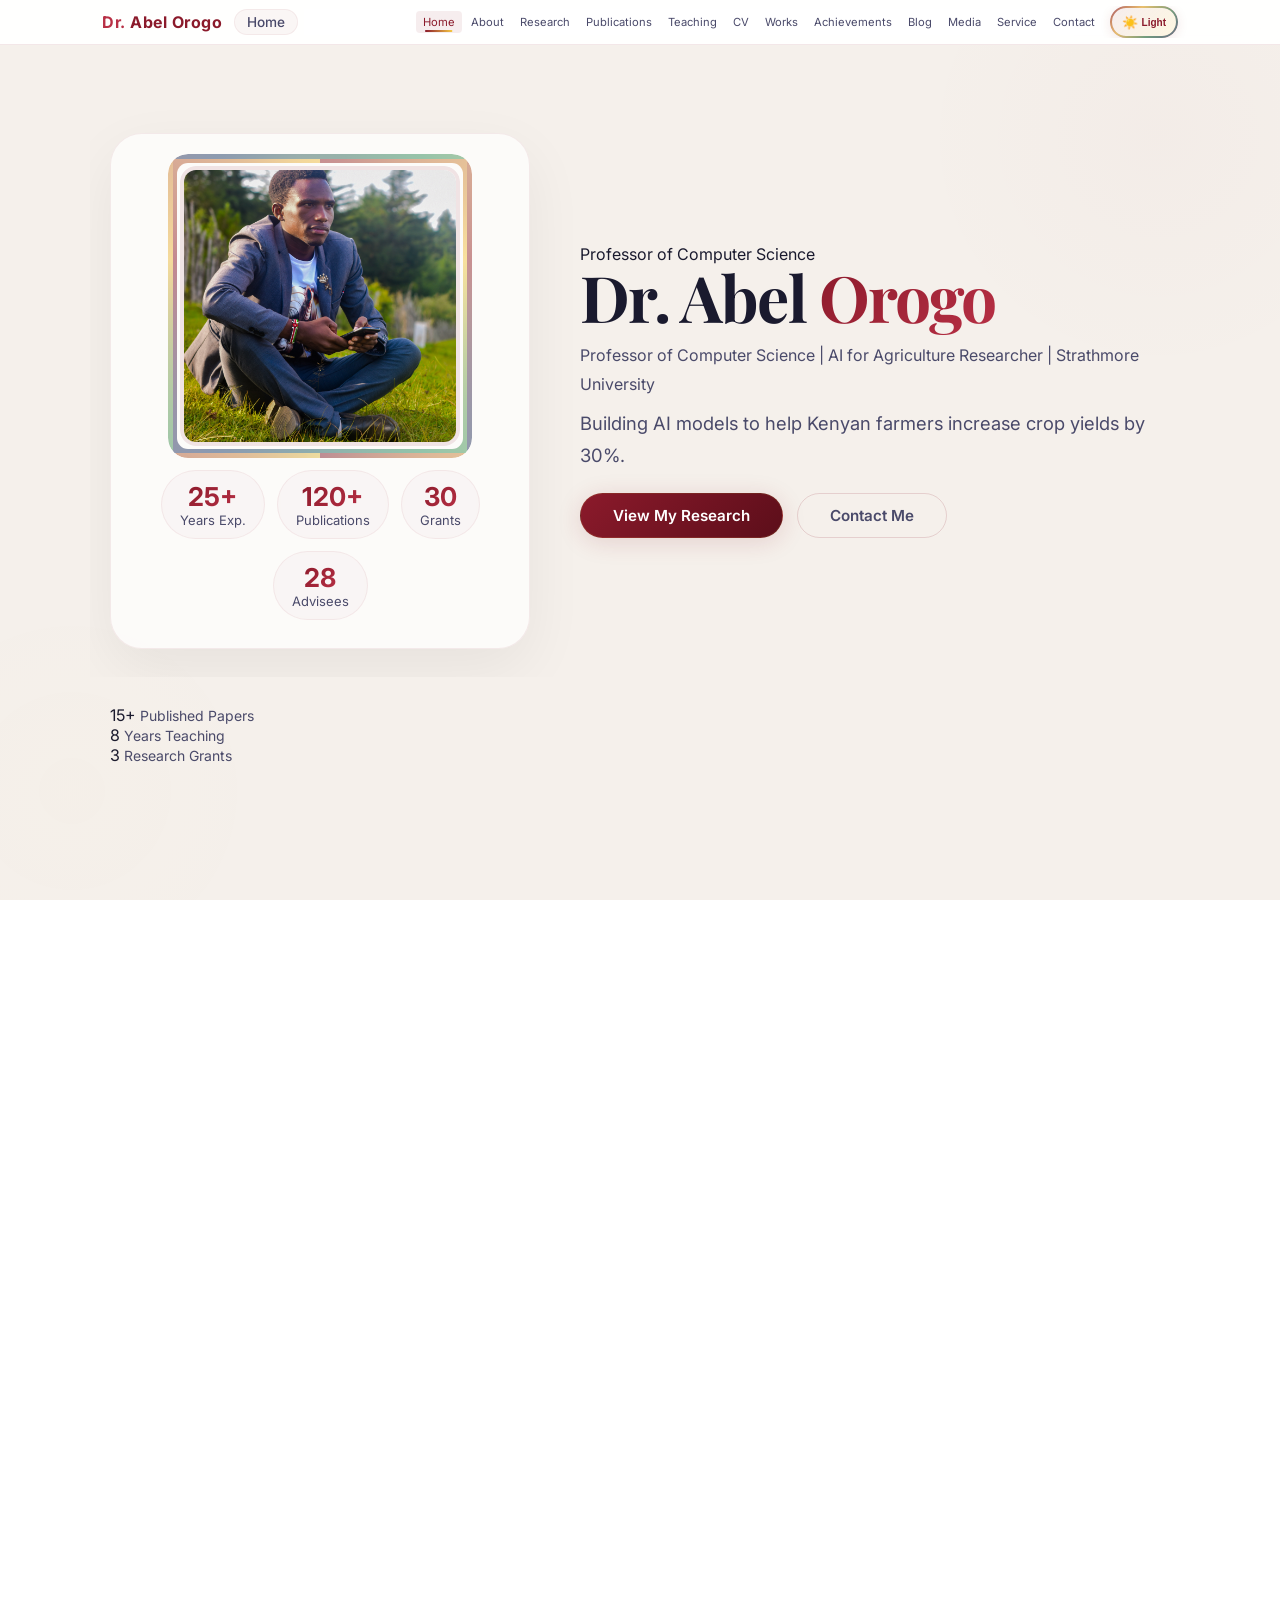
==== commit 0acdc3f8: "Complete portfolio update: Multi-color wave ring animation on home page photo, square photo design, " ====
--- a/index.html
+++ b/index.html
@@ -15,7 +15,10 @@
     <!-- ===== HEADER ===== -->
     <header class="site-header">
       <div class="container header-inner">
-        <a class="logo" href="index.html"><span>Dr.</span> Abel Orogo</a>
+        <div class="logo-wrapper">
+          <a class="logo" href="index.html"><span>Dr.</span> Abel Orogo</a>
+          <span class="page-name" id="pageName">Home</span>
+        </div>
         <nav class="nav" id="main-nav">
           <a href="index.html" class="active">Home</a>
           <a href="about.html">About</a>
@@ -40,58 +43,65 @@
       </div>
     </header>
 
+    <!-- ===== PAGE INDICATOR (Mobile) ===== -->
+    <div class="page-indicator" id="pageIndicator">
+      <span class="page-indicator-label">🏠 Home</span>
+    </div>
+
+    <!-- ===== MAIN CONTENT ===== -->
     <main>
 
-<!-- ===== HERO ===== -->
-<section class="hero" id="home">
-  <div class="container hero-inner">
-    <div class="hero-visual fade-up fade-up-d1">
-      <!-- 3D PHOTO CARD with MULTI-COLOR WAVE RING -->
-      <div class="hero-card" id="photo-card">
-        <div class="portrait-wrapper">
-          <div class="portrait-ring"></div>
-          <div class="portrait-3d floating" id="portrait-3d">
-            <img src="port.jpg" alt="Dr Abel Orogo portrait" class="hero-photo">
-          </div>
-        </div>
-        <ul class="quick-stats">
-          <li><strong>25+</strong><span>Years Exp.</span></li>
-          <li><strong>120+</strong><span>Publications</span></li>
-          <li><strong>30</strong><span>Grants</span></li>
-          <li><strong>28</strong><span>Advisees</span></li>
-        </ul>
-      </div>
-    </div>
-
-    <div class="hero-copy fade-up fade-up-d2">
-      <p class="eyebrow">Professor of Computer Science</p>
-      <h1>Dr. Abel <span class="highlight">Orogo</span></h1>
-      <p class="hero-subtitle">Professor of Computer Science | AI for Agriculture Researcher | Strathmore University</p>
-      <p class="hero-text">Building AI models to help Kenyan farmers increase crop yields by 30%.</p>
-      <div class="hero-actions">
-        <a class="btn primary" href="research.html">View My Research</a>
-        <a class="btn secondary" href="contact.html">Contact Me</a>
-      </div>
-    </div>
-  </div>
-
-  <div class="container hero-support fade-up fade-up-d3">
-    <div class="hero-stats">
-      <div class="hero-stat-card">
-        <span class="stat-value">15+</span>
-        <span class="stat-label">Published Papers</span>
-      </div>
-      <div class="hero-stat-card">
-        <span class="stat-value">8</span>
-        <span class="stat-label">Years Teaching</span>
-      </div>
-      <div class="hero-stat-card">
-        <span class="stat-value">3</span>
-        <span class="stat-label">Research Grants</span>
-      </div>
-    </div>
-  </div>
-</section>
+      <!-- ===== HERO ===== -->
+      <section class="hero" id="home">
+        <div class="container hero-inner">
+          <div class="hero-visual fade-up fade-up-d1">
+            <!-- 3D PHOTO CARD with MULTI-COLOR WAVE RING -->
+            <div class="hero-card" id="photo-card">
+              <div class="portrait-wrapper">
+                <div class="portrait-ring"></div>
+                <div class="portrait-3d floating" id="portrait-3d">
+                  <img src="port.jpg" alt="Dr Abel Orogo portrait" class="hero-photo">
+                </div>
+              </div>
+              <ul class="quick-stats">
+                <li><strong>25+</strong><span>Years Exp.</span></li>
+                <li><strong>120+</strong><span>Publications</span></li>
+                <li><strong>30</strong><span>Grants</span></li>
+                <li><strong>28</strong><span>Advisees</span></li>
+              </ul>
+            </div>
+          </div>
+
+          <div class="hero-copy fade-up fade-up-d2">
+            <p class="eyebrow">Professor of Computer Science</p>
+            <h1>Dr. Abel <span class="highlight">Orogo</span></h1>
+            <p class="hero-subtitle">Professor of Computer Science | AI for Agriculture Researcher | Strathmore University</p>
+            <p class="hero-text">Building AI models to help Kenyan farmers increase crop yields by 30%.</p>
+            <div class="hero-actions">
+              <a class="btn primary" href="research.html">View My Research</a>
+              <a class="btn secondary" href="contact.html">Contact Me</a>
+            </div>
+          </div>
+        </div>
+
+        <div class="container hero-support fade-up fade-up-d3">
+          <div class="hero-stats">
+            <div class="hero-stat-card">
+              <span class="stat-value">15+</span>
+              <span class="stat-label">Published Papers</span>
+            </div>
+            <div class="hero-stat-card">
+              <span class="stat-value">8</span>
+              <span class="stat-label">Years Teaching</span>
+            </div>
+            <div class="hero-stat-card">
+              <span class="stat-value">3</span>
+              <span class="stat-label">Research Grants</span>
+            </div>
+          </div>
+        </div>
+      </section>
+
       <!-- ===== QUICK LINKS / NAVIGATION CARDS ===== -->
       <section class="container quick-links">
         <h2 class="section-title fade-up">Explore My Work</h2>
@@ -284,6 +294,7 @@
 
     </main>
 
+    <!-- ===== FOOTER ===== -->
     <footer class="site-footer">
       <div class="container">
         <p>© <span id="year"></span> <span>Dr. Abel Orogo</span> — Built with <i class="fas fa-heart" style="color: var(--color-blue);"></i> for impact.</p>
--- a/css/style.css
+++ b/css/style.css
@@ -3065,4 +3065,142 @@
   .portrait-3d img {
     border-width: 3px;
   }
+}
+/* ============================================================
+   PAGE INDICATOR - Shows current page on mobile
+   ============================================================ */
+.page-indicator {
+  display: none;
+  padding: 8px 16px;
+  background: rgba(255, 255, 255, 0.05);
+  border-bottom: 1px solid rgba(139, 26, 43, 0.08);
+  text-align: center;
+  font-size: 14px;
+  font-weight: 600;
+  color: var(--muted);
+  letter-spacing: 0.5px;
+  backdrop-filter: blur(10px);
+  -webkit-backdrop-filter: blur(10px);
+  transition: background 0.3s ease, color 0.3s ease;
+}
+
+.page-indicator-label {
+  display: inline-flex;
+  align-items: center;
+  gap: 8px;
+}
+
+.page-indicator-label::before {
+  content: '📍';
+  font-size: 14px;
+}
+
+/* Show page indicator on mobile */
+@media (max-width: 768px) {
+  .page-indicator {
+    display: block;
+  }
+}
+
+/* Light theme support */
+body.light-theme .page-indicator {
+  background: rgba(0, 0, 0, 0.03);
+  border-bottom-color: rgba(139, 26, 43, 0.06);
+  color: var(--light-muted);
+}
+
+/* Dark mode support */
+body.dark-mode .page-indicator {
+  background: rgba(255, 255, 255, 0.04);
+  border-bottom-color: rgba(255, 255, 255, 0.06);
+  color: var(--dark-muted);
+}
+/* ============================================================
+   LOGO WRAPPER - Shows page name next to logo
+   ============================================================ */
+.logo-wrapper {
+  display: flex;
+  align-items: center;
+  gap: 12px;
+  flex-shrink: 0;
+}
+
+.logo {
+  font-weight: 700;
+  color: var(--yellow);
+  text-decoration: none;
+  font-size: 1rem;
+  letter-spacing: 0.5px;
+  white-space: nowrap;
+  transition: color 0.3s ease;
+}
+.logo span { color: var(--yellow-light); }
+
+/* Page name next to logo */
+.page-name {
+  display: none;
+  font-size: 0.85rem;
+  font-weight: 500;
+  color: var(--muted);
+  padding: 4px 12px;
+  background: rgba(255, 255, 255, 0.04);
+  border-radius: 20px;
+  border: 1px solid rgba(255, 255, 255, 0.04);
+  white-space: nowrap;
+  transition: all 0.3s ease;
+}
+
+/* Show page name on desktop (larger screens) */
+@media (min-width: 901px) {
+  .page-name {
+    display: inline-block;
+  }
+}
+
+/* Light theme support */
+body.light-theme .logo {
+  color: var(--maroon) !important;
+}
+body.light-theme .logo span {
+  color: var(--maroon-light) !important;
+}
+body.light-theme .page-name {
+  background: rgba(139, 26, 43, 0.04);
+  border-color: rgba(139, 26, 43, 0.06);
+  color: var(--light-muted);
+}
+
+/* Dark mode support */
+body.dark-mode .page-name {
+  background: rgba(255, 255, 255, 0.04);
+  border-color: rgba(255, 255, 255, 0.06);
+  color: var(--dark-muted);
+}
+
+/* ============================================================
+   RESPONSIVE
+   ============================================================ */
+
+/* Tablets */
+@media (max-width: 1100px) {
+  .page-name {
+    font-size: 0.75rem;
+    padding: 3px 10px;
+  }
+  .logo { font-size: 0.9rem; }
+}
+
+/* Mobile - Hide page name in navbar (use page indicator instead) */
+@media (max-width: 900px) {
+  .page-name {
+    display: none !important;
+  }
+  .logo-wrapper {
+    gap: 6px;
+  }
+}
+
+/* Small Mobile */
+@media (max-width: 480px) {
+  .logo { font-size: 0.8rem; }
 }
